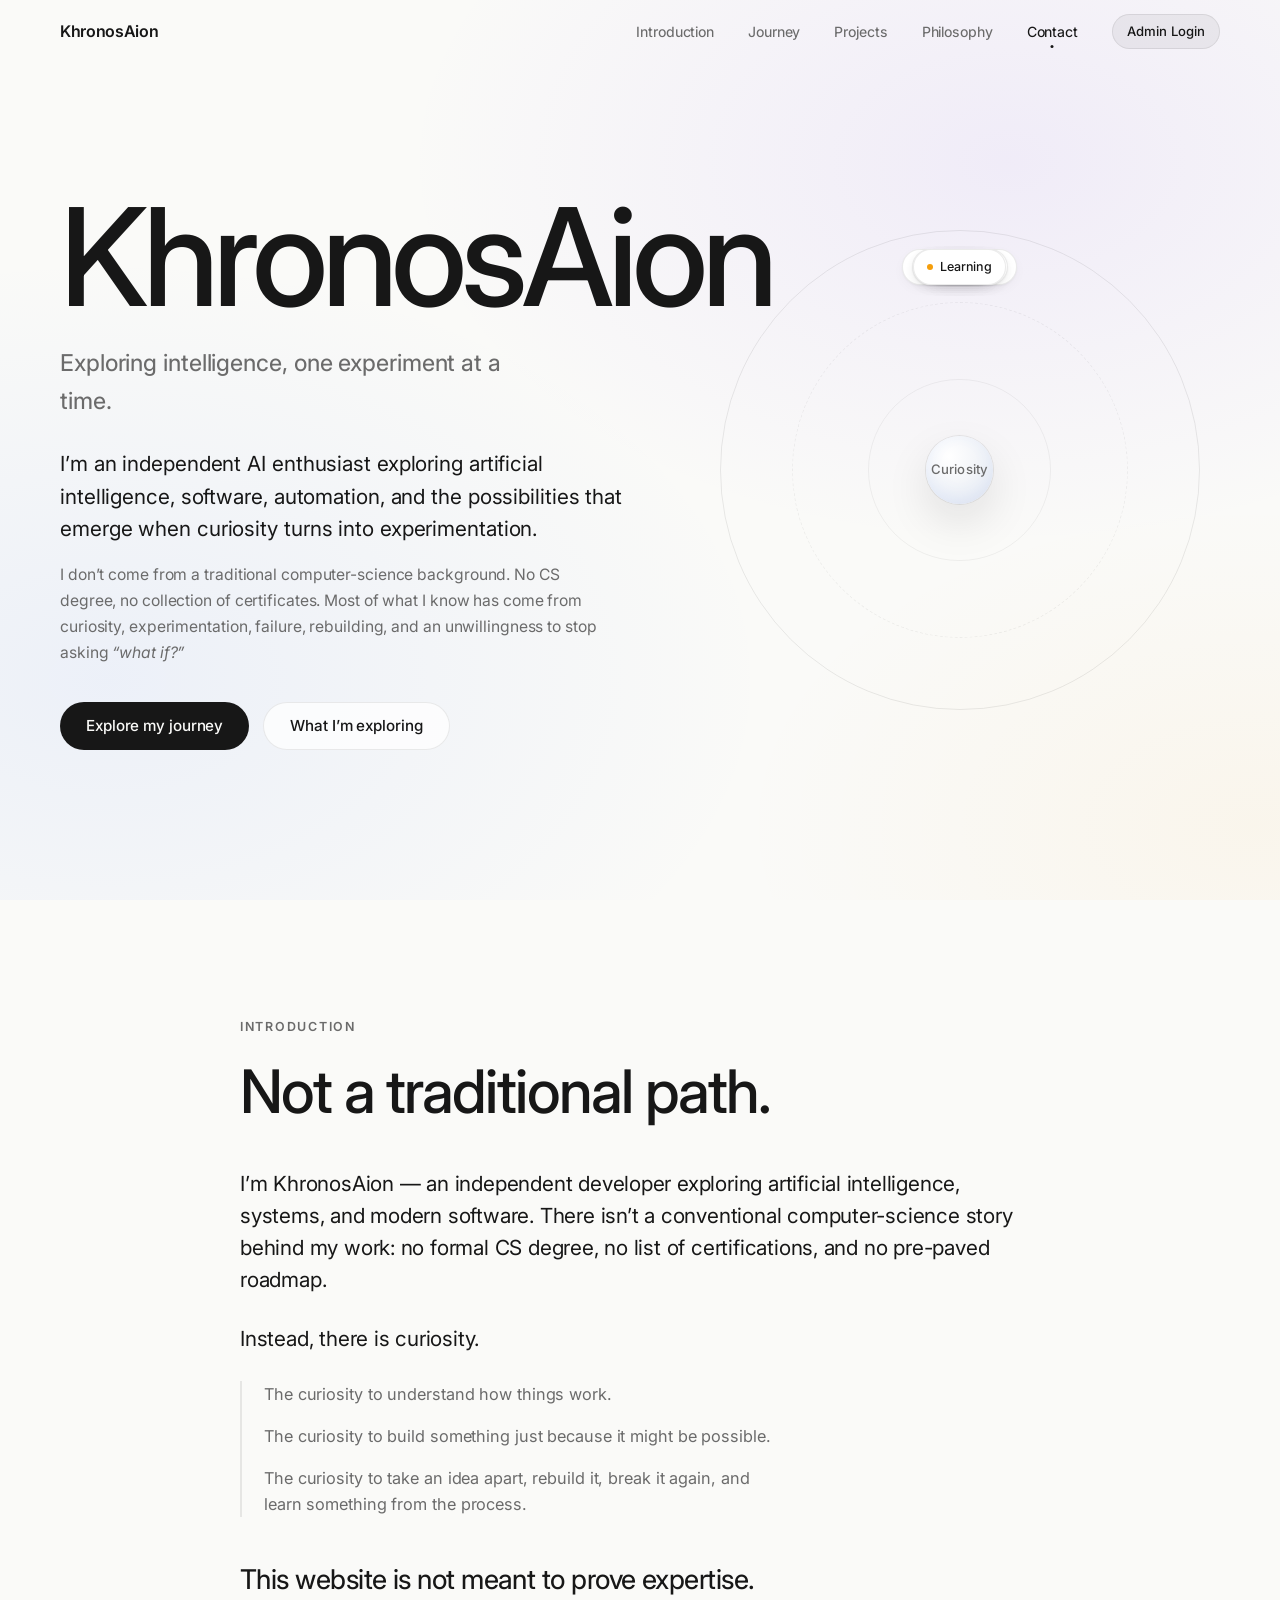
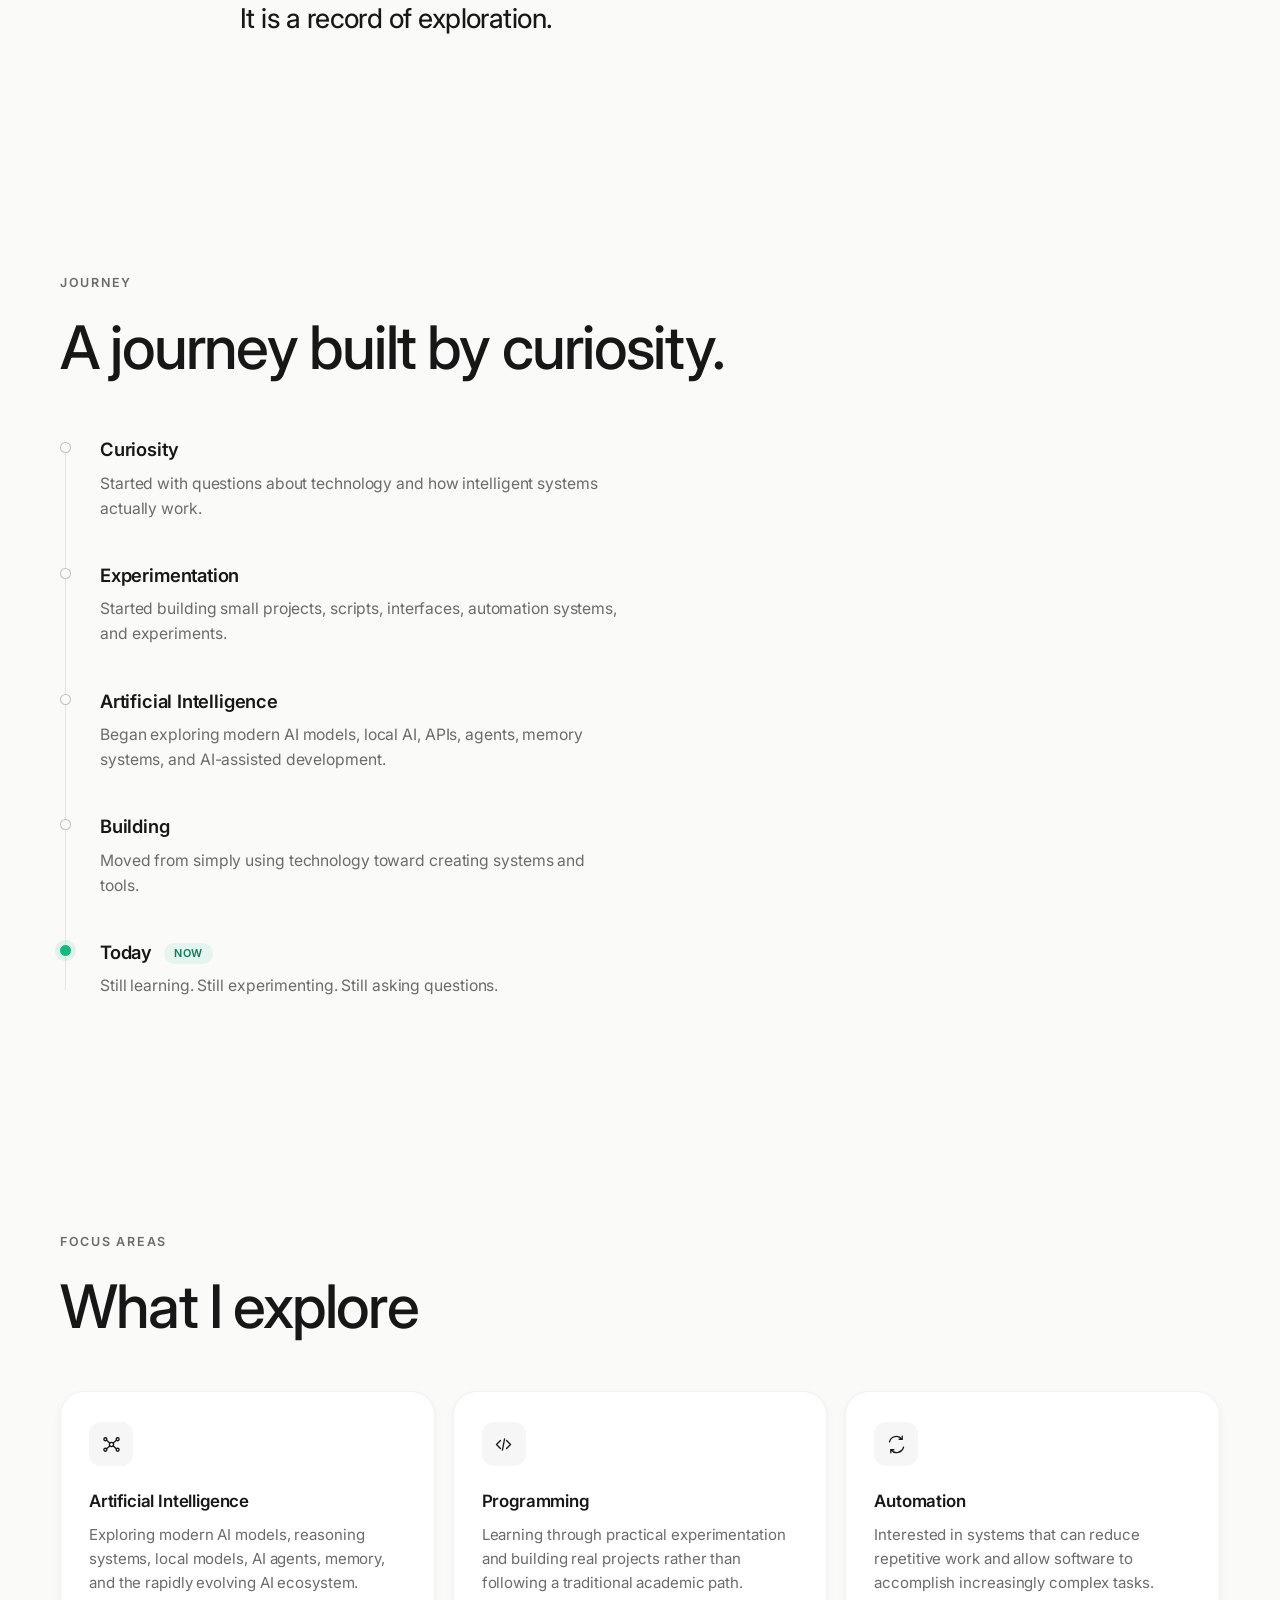
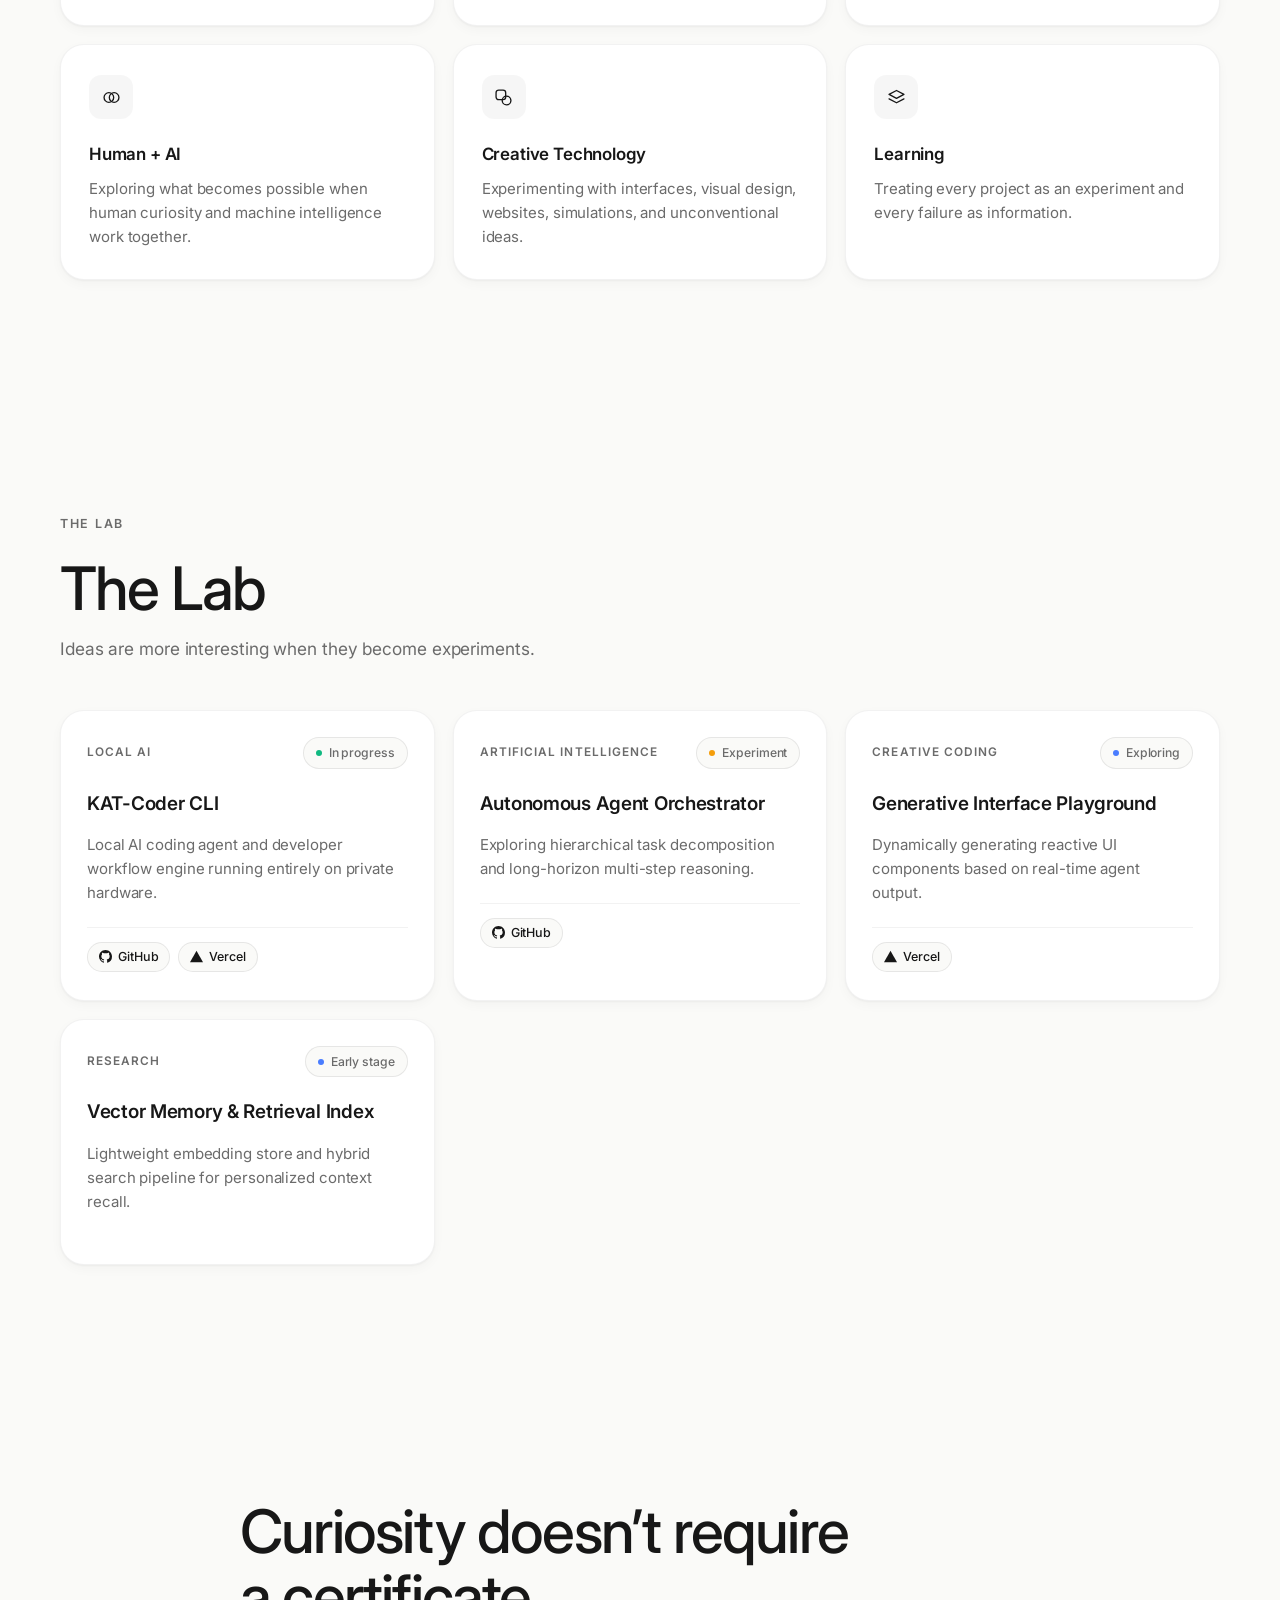
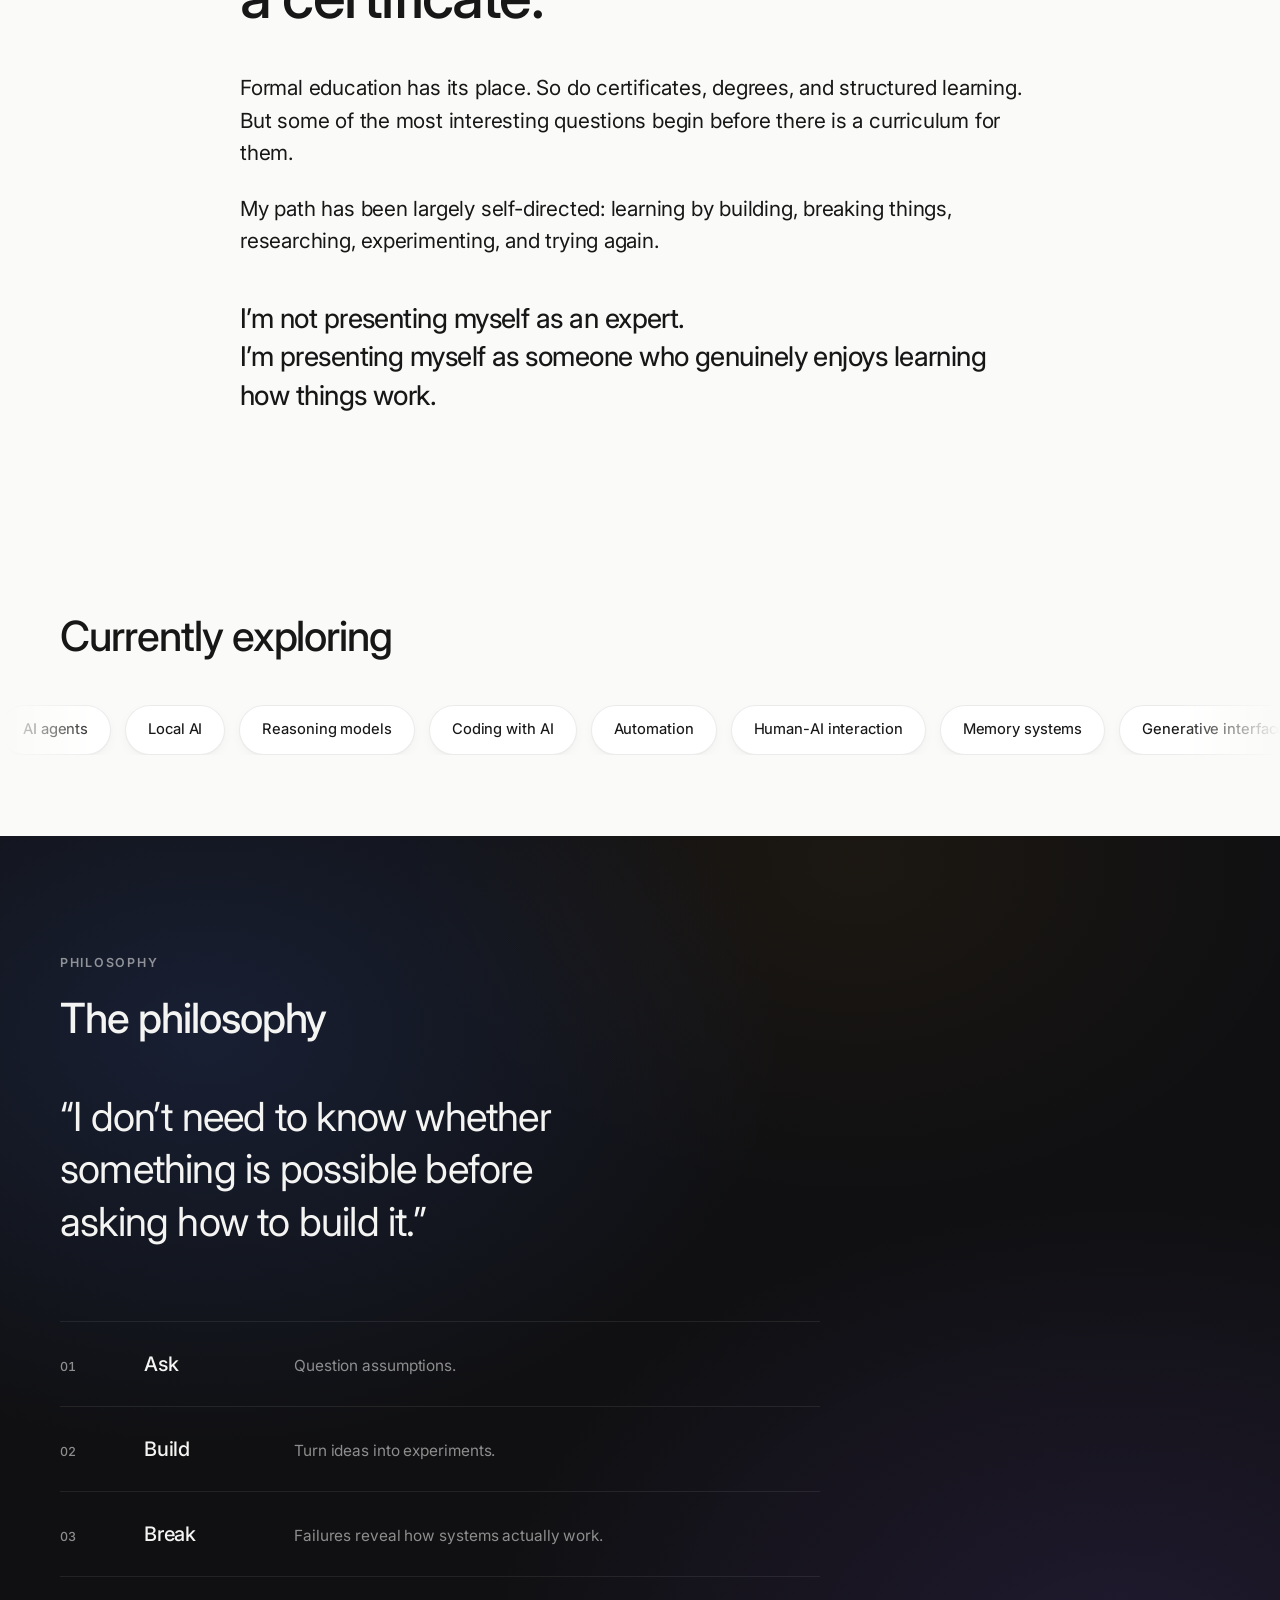
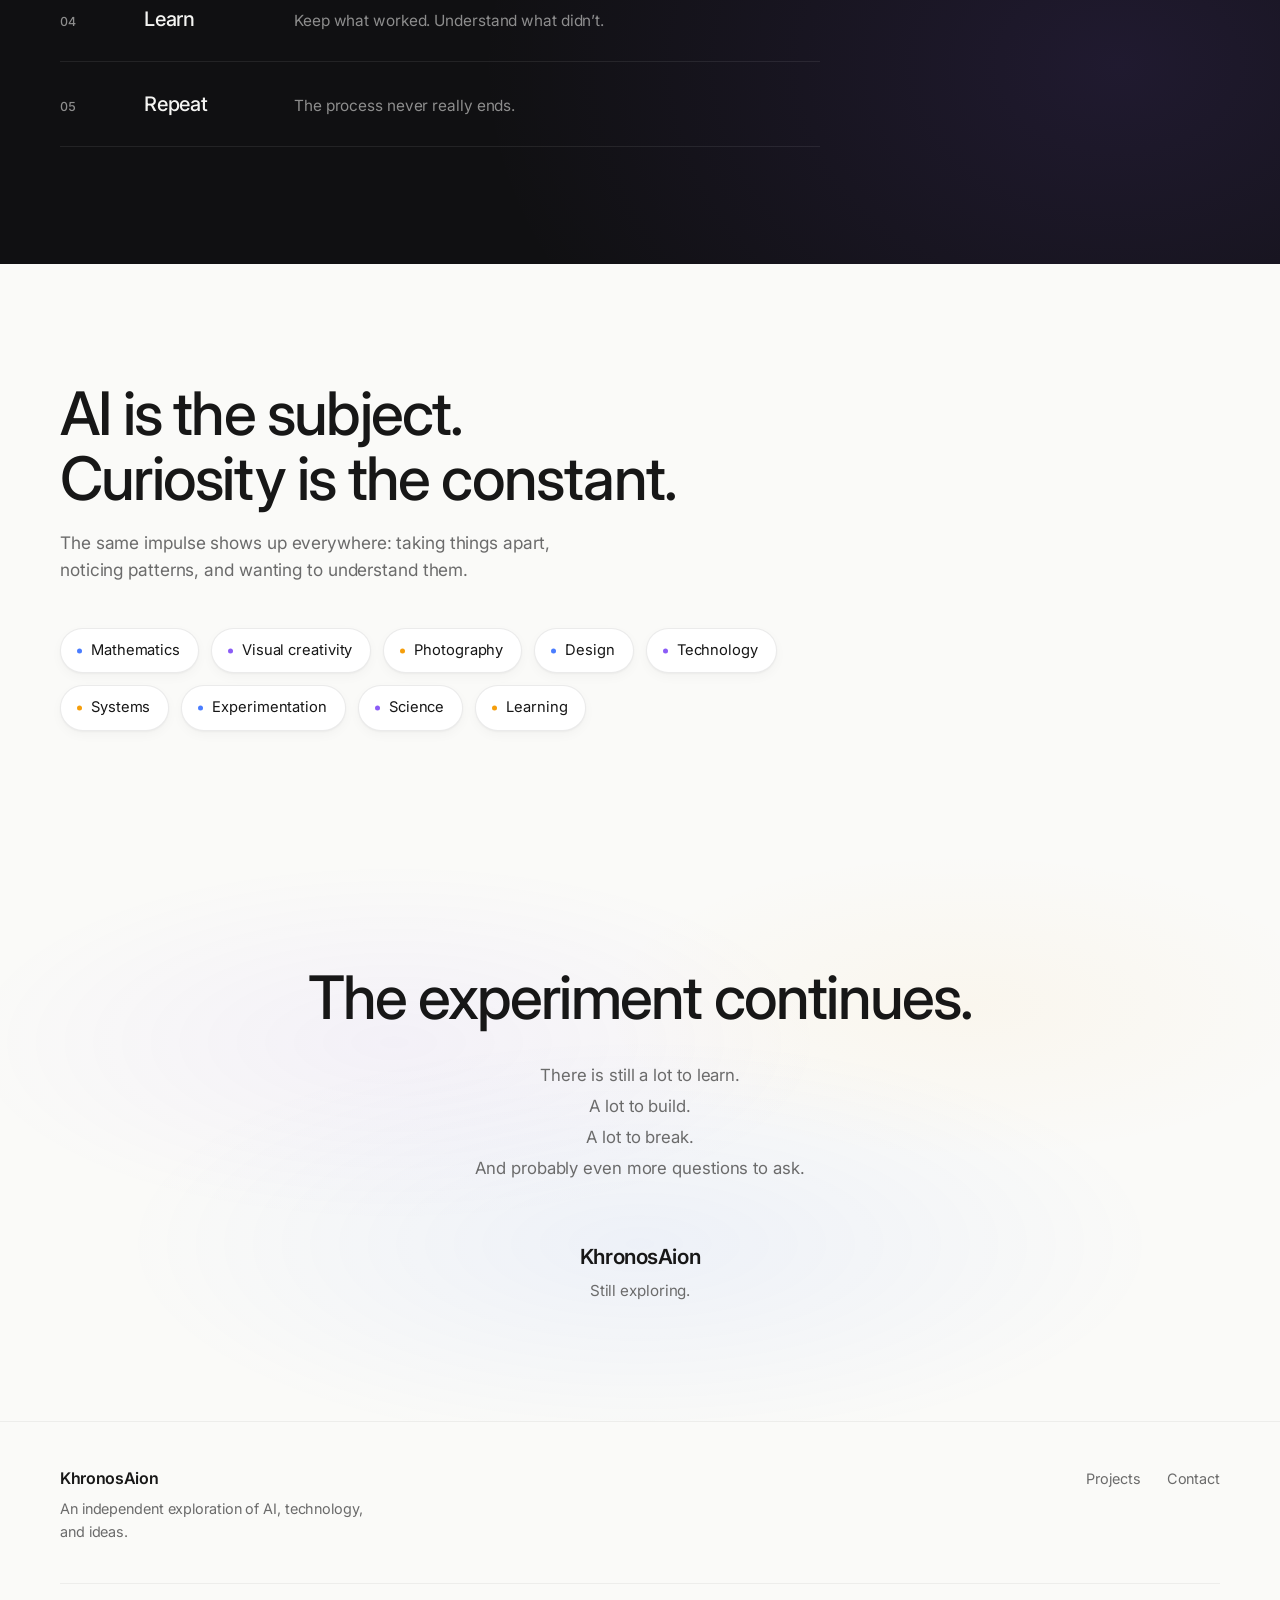
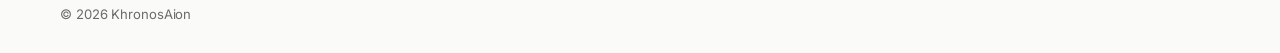
==== index.html @ 0e8bf880 "Initial commit for GitHub Pages" ====
<!DOCTYPE html>
<html lang="en">
<head>
    <meta charset="UTF-8">
    <meta name="viewport" content="width=device-width, initial-scale=1.0">
    <!-- ============================================================
         KHRONOSAION — PERSONAL INTRODUCTION SITE
         ------------------------------------------------------------
         EDITING GUIDE
         · All written copy lives directly in this file, organized
           by clearly labeled <section> blocks.
         · Experiment cards + footer links live in script.js (CONFIG).
         · Colors, spacing, typography live in style.css (:root).
         · Full instructions: README.md
         ============================================================ -->
    <title>KhronosAion — Exploring intelligence, one experiment at a time.</title>
    <meta name="description" content="KhronosAion is an independent exploration of artificial intelligence, software, and ideas. Self-directed learning, recorded honestly.">
    <meta name="theme-color" content="#FAFAF8">

    <!-- Open Graph -->
    <meta property="og:title" content="KhronosAion">
    <meta property="og:description" content="Exploring intelligence, one experiment at a time.">
    <meta property="og:type" content="website">

    <!-- Favicon (inline SVG, no extra request) -->
    <link rel="icon" href="data:image/svg+xml,%3Csvg xmlns='http://www.w3.org/2000/svg' viewBox='0 0 32 32'%3E%3Crect width='32' height='32' rx='8' fill='%23171717'/%3E%3Ccircle cx='16' cy='16' r='7' fill='none' stroke='%23FAFAF8' stroke-width='1.8'/%3E%3Ccircle cx='16' cy='16' r='2.2' fill='%23FAFAF8'/%3E%3C/svg%3E">

    <!-- Typography: Inter with system fallbacks -->
    <link rel="preconnect" href="https://fonts.googleapis.com">
    <link rel="preconnect" href="https://fonts.gstatic.com" crossorigin>
    <link href="https://fonts.googleapis.com/css2?family=Inter:wght@300;400;500;600&display=swap" rel="stylesheet">

    <!-- Google Identity Services -->
    <script src="https://accounts.google.com/gsi/client" async defer></script>

    <link rel="stylesheet" href="style.css">
</head>
<body>

    <a class="skip-link" href="#main">Skip to content</a>

    <!-- Cursor glow (desktop only, added behaviorally by script.js) -->
    <div class="cursor-glow" id="cursor-glow" aria-hidden="true"></div>

    <!-- ===================== NAVIGATION ===================== -->
    <header class="nav" id="site-nav">
        <nav class="nav-inner" aria-label="Main navigation">
            <a class="nav-brand" href="#hero">KhronosAion</a>

            <ul class="nav-links" id="nav-links">
                <li><a class="nav-link" href="#introduction">Introduction</a></li>
                <li><a class="nav-link" href="#journey">Journey</a></li>
                <li><a class="nav-link" href="#lab">Projects</a></li>
                <li><a class="nav-link" href="#philosophy">Philosophy</a></li>
                <li><a class="nav-link" href="#contact">Contact</a></li>
                <li><button class="admin-nav-btn" id="admin-auth-btn" aria-label="Admin Access">Admin Login</button></li>
            </ul>

            <button class="nav-toggle" id="nav-toggle" aria-expanded="false" aria-controls="mobile-menu" aria-label="Open menu">
                <span class="nav-toggle-bar"></span>
                <span class="nav-toggle-bar"></span>
            </button>
        </nav>
    </header>

    <!-- Mobile menu -->
    <div class="mobile-menu" id="mobile-menu" hidden>
        <nav aria-label="Mobile navigation">
            <ul>
                <li><a class="mobile-link" href="#introduction">Introduction</a></li>
                <li><a class="mobile-link" href="#journey">Journey</a></li>
                <li><a class="mobile-link" href="#lab">Projects</a></li>
                <li><a class="mobile-link" href="#philosophy">Philosophy</a></li>
                <li><a class="mobile-link" href="#contact">Contact</a></li>
                <li><button class="mobile-link admin-mobile-link" id="admin-auth-btn-mobile">Admin Login</button></li>
            </ul>
        </nav>
    </div>

    <!-- Admin Status Banner (only visible when logged in) -->
    <aside class="admin-bar" id="admin-bar" hidden>
        <div class="container admin-bar-inner">
            <div class="admin-bar-user">
                <span class="admin-badge">Admin Mode</span>
                <span class="admin-user-email" id="admin-email-display"></span>
            </div>
            <div class="admin-bar-actions">
                <button class="btn btn-sm btn-primary" id="add-project-btn">+ Add Project</button>
                <button class="btn btn-sm btn-secondary" id="admin-settings-btn">Admin Config</button>
                <button class="btn btn-sm btn-ghost" id="admin-logout-btn">Log Out</button>
            </div>
        </div>
    </aside>

    <main id="main">

        <!-- ===================== HERO ===================== -->
        <section class="hero" id="hero" aria-labelledby="hero-title">
            <div class="hero-glow" aria-hidden="true"></div>

            <div class="container hero-layout">
                <div class="hero-copy">
                    <h1 class="hero-title" id="hero-title">KhronosAion</h1>
                    <p class="hero-subtitle">Exploring intelligence, one experiment at a time.</p>

                    <p class="hero-lede">
                        I&rsquo;m an independent AI enthusiast exploring artificial intelligence,
                        software, automation, and the possibilities that emerge when curiosity
                        turns into experimentation.
                    </p>
                    <p class="hero-note">
                        I don&rsquo;t come from a traditional computer-science background. No CS degree,
                        no collection of certificates. Most of what I know has come from curiosity,
                        experimentation, failure, rebuilding, and an unwillingness to stop asking
                        <em>&ldquo;what if?&rdquo;</em>
                    </p>

                    <div class="hero-actions">
                        <a class="btn btn-primary" href="#journey">Explore my journey</a>
                        <a class="btn btn-secondary" href="#explore">What I&rsquo;m exploring</a>
                    </div>
                </div>

                <!-- Abstract "intelligence field": curiosity at the center,
                     slowly orbiting concepts. Pure CSS transforms. -->
                <div class="field-wrap" aria-hidden="true">
                    <div class="field">
                        <span class="field-ring field-ring-1"></span>
                        <span class="field-ring field-ring-2"></span>
                        <span class="field-ring field-ring-3"></span>

                        <div class="field-core">
                            <span class="field-core-orb"></span>
                            <span class="field-core-label">Curiosity</span>
                        </div>

                        <!-- Orbiting chips: rotation on the wrapper, counter-rotation
                             on the chip keeps every label upright. -->
                        <div class="orbit o1"><span class="chip chip-blue"><i></i>AI</span></div>
                        <div class="orbit o2"><span class="chip chip-violet"><i></i>Code</span></div>
                        <div class="orbit o3"><span class="chip chip-orange"><i></i>Ideas</span></div>
                        <div class="orbit o4"><span class="chip chip-green"><i></i>Experiments</span></div>
                        <div class="orbit o5"><span class="chip chip-blue"><i></i>Systems</span></div>
                        <div class="orbit o6"><span class="chip chip-violet"><i></i>Creativity</span></div>
                        <div class="orbit o7"><span class="chip chip-orange"><i></i>Learning</span></div>
                    </div>
                </div>
            </div>
        </section>

        <!-- ===================== INTRODUCTION ===================== -->
        <section class="section intro" id="introduction" aria-labelledby="intro-title">
            <div class="container narrow">
                <p class="eyebrow" data-reveal>Introduction</p>
                <h2 class="display" id="intro-title" data-reveal>Not a traditional path.</h2>

                <div class="intro-copy">
                    <p class="lede" data-reveal>
                        I&rsquo;m KhronosAion &mdash; an independent developer exploring artificial intelligence,
                        systems, and modern software. There isn&rsquo;t a conventional computer-science story behind
                        my work: no formal CS degree, no list of certifications, and no pre-paved roadmap.
                    </p>
                    <p class="lede" data-reveal>Instead, there is curiosity.</p>

                    <ul class="curiosity-list">
                        <li data-reveal>The curiosity to understand how things work.</li>
                        <li data-reveal>The curiosity to build something just because it might be possible.</li>
                        <li data-reveal>The curiosity to take an idea apart, rebuild it, break it again, and learn something from the process.</li>
                    </ul>

                    <p class="statement" data-reveal>
                        This website is not meant to prove expertise.<br>
                        It is a record of exploration.
                    </p>
                </div>
            </div>
        </section>

        <!-- ===================== JOURNEY ===================== -->
        <section class="section journey" id="journey" aria-labelledby="journey-title">
            <div class="container">
                <p class="eyebrow" data-reveal>Journey</p>
                <h2 class="display" id="journey-title" data-reveal>A journey built by curiosity.</h2>

                <ol class="timeline">
                    <li class="timeline-item" data-reveal>
                        <div class="timeline-marker"></div>
                        <h3>Curiosity</h3>
                        <p>Started with questions about technology and how intelligent systems actually work.</p>
                    </li>
                    <li class="timeline-item" data-reveal>
                        <div class="timeline-marker"></div>
                        <h3>Experimentation</h3>
                        <p>Started building small projects, scripts, interfaces, automation systems, and experiments.</p>
                    </li>
                    <li class="timeline-item" data-reveal>
                        <div class="timeline-marker"></div>
                        <h3>Artificial Intelligence</h3>
                        <p>Began exploring modern AI models, local AI, APIs, agents, memory systems, and AI-assisted development.</p>
                    </li>
                    <li class="timeline-item" data-reveal>
                        <div class="timeline-marker"></div>
                        <h3>Building</h3>
                        <p>Moved from simply using technology toward creating systems and tools.</p>
                    </li>
                    <li class="timeline-item is-current" data-reveal>
                        <div class="timeline-marker"></div>
                        <h3>Today</h3>
                        <p>Still learning. Still experimenting. Still asking questions.</p>
                    </li>
                </ol>
            </div>
        </section>

        <!-- ===================== WHAT I EXPLORE ===================== -->
        <section class="section explore" id="explore" aria-labelledby="explore-title">
            <div class="container">
                <p class="eyebrow" data-reveal>Focus areas</p>
                <h2 class="display" id="explore-title" data-reveal>What I explore</h2>

                <div class="card-grid">
                    <article class="card" data-reveal>
                        <span class="card-icon" aria-hidden="true">
                            <svg viewBox="0 0 24 24" fill="none" stroke="currentColor" stroke-width="1.5" stroke-linecap="round"><circle cx="12" cy="12" r="2.4"/><circle cx="5" cy="6" r="1.7"/><circle cx="19" cy="6" r="1.7"/><circle cx="5" cy="18" r="1.7"/><circle cx="19" cy="18" r="1.7"/><path d="M6.4 7.1 10 10.3M17.6 7.1 14 10.3M6.4 16.9 10 13.7M17.6 16.9 14 13.7"/></svg>
                        </span>
                        <h3>Artificial Intelligence</h3>
                        <p>Exploring modern AI models, reasoning systems, local models, AI agents, memory, and the rapidly evolving AI ecosystem.</p>
                    </article>

                    <article class="card" data-reveal>
                        <span class="card-icon" aria-hidden="true">
                            <svg viewBox="0 0 24 24" fill="none" stroke="currentColor" stroke-width="1.5" stroke-linecap="round" stroke-linejoin="round"><path d="M8.5 7.5 4 12l4.5 4.5M15.5 7.5 20 12l-4.5 4.5M13.2 5.5l-2.4 13"/></svg>
                        </span>
                        <h3>Programming</h3>
                        <p>Learning through practical experimentation and building real projects rather than following a traditional academic path.</p>
                    </article>

                    <article class="card" data-reveal>
                        <span class="card-icon" aria-hidden="true">
                            <svg viewBox="0 0 24 24" fill="none" stroke="currentColor" stroke-width="1.5" stroke-linecap="round" stroke-linejoin="round"><path d="M4 9a8 8 0 0 1 14.2-3M20 15a8 8 0 0 1-14.2 3"/><path d="M18.5 2.5V6H15M5.5 21.5V18H9"/></svg>
                        </span>
                        <h3>Automation</h3>
                        <p>Interested in systems that can reduce repetitive work and allow software to accomplish increasingly complex tasks.</p>
                    </article>

                    <article class="card" data-reveal>
                        <span class="card-icon" aria-hidden="true">
                            <svg viewBox="0 0 24 24" fill="none" stroke="currentColor" stroke-width="1.5"><circle cx="9" cy="12" r="5.5"/><circle cx="15" cy="12" r="5.5"/></svg>
                        </span>
                        <h3>Human + AI</h3>
                        <p>Exploring what becomes possible when human curiosity and machine intelligence work together.</p>
                    </article>

                    <article class="card" data-reveal>
                        <span class="card-icon" aria-hidden="true">
                            <svg viewBox="0 0 24 24" fill="none" stroke="currentColor" stroke-width="1.5"><rect x="3.5" y="3.5" width="11" height="11" rx="3"/><circle cx="15.5" cy="15.5" r="5"/></svg>
                        </span>
                        <h3>Creative Technology</h3>
                        <p>Experimenting with interfaces, visual design, websites, simulations, and unconventional ideas.</p>
                    </article>

                    <article class="card" data-reveal>
                        <span class="card-icon" aria-hidden="true">
                            <svg viewBox="0 0 24 24" fill="none" stroke="currentColor" stroke-width="1.5" stroke-linecap="round" stroke-linejoin="round"><path d="M12 4 3.5 8.5 12 13l8.5-4.5L12 4Z"/><path d="M3.5 13.5 12 18l8.5-4.5"/></svg>
                        </span>
                        <h3>Learning</h3>
                        <p>Treating every project as an experiment and every failure as information.</p>
                    </article>
                </div>
            </div>
        </section>

        <!-- ===================== THE LAB ===================== -->
        <!-- Cards are rendered by script.js from the `experiments` array
             in the CONFIG block, so entries are easy to replace later. -->
        <section class="section lab" id="lab" aria-labelledby="lab-title">
            <div class="container">
                <p class="eyebrow" data-reveal>The Lab</p>
                <h2 class="display" id="lab-title" data-reveal>The Lab</h2>
                <p class="section-subtitle" data-reveal>Ideas are more interesting when they become experiments.</p>

                <div class="lab-grid" id="lab-grid" data-reveal-grid>
                    <noscript>
                        <p class="noscript-note">Enable JavaScript to see current experiments, or view the page source to edit them.</p>
                    </noscript>
                </div>
            </div>
        </section>

        <!-- ===================== NO CERTIFICATE REQUIRED ===================== -->
        <section class="section cert" id="certificate" aria-labelledby="cert-title">
            <div class="container narrow">
                <h2 class="display" id="cert-title" data-reveal>Curiosity doesn&rsquo;t require a&nbsp;certificate.</h2>

                <div class="cert-copy">
                    <p class="lede" data-reveal>
                        Formal education has its place. So do certificates, degrees, and structured
                        learning. But some of the most interesting questions begin before there is
                        a curriculum for them.
                    </p>
                    <p class="lede" data-reveal>
                        My path has been largely self-directed: learning by building, breaking things,
                        researching, experimenting, and trying again.
                    </p>
                    <p class="statement" data-reveal>
                        I&rsquo;m not presenting myself as an expert.<br>
                        I&rsquo;m presenting myself as someone who genuinely enjoys learning how things work.
                    </p>
                </div>
            </div>
        </section>

        <!-- ===================== CURRENTLY EXPLORING ===================== -->
        <section class="section exploring" id="exploring" aria-labelledby="exploring-title">
            <div class="container">
                <h2 class="display-sm" id="exploring-title" data-reveal>Currently exploring</h2>
            </div>
            <div class="marquee" data-marquee>
                <div class="marquee-track">
                    <!-- First copy is announced to screen readers; the duplicate below is hidden. -->
                    <ul class="tag-row">
                        <li class="tag">AI agents</li>
                        <li class="tag">Local AI</li>
                        <li class="tag">Reasoning models</li>
                        <li class="tag">Coding with AI</li>
                        <li class="tag">Automation</li>
                        <li class="tag">Human-AI interaction</li>
                        <li class="tag">Memory systems</li>
                        <li class="tag">Generative interfaces</li>
                        <li class="tag">Open-source AI</li>
                        <li class="tag">Computational creativity</li>
                    </ul>
                    <ul class="tag-row" aria-hidden="true">
                        <li class="tag">AI agents</li>
                        <li class="tag">Local AI</li>
                        <li class="tag">Reasoning models</li>
                        <li class="tag">Coding with AI</li>
                        <li class="tag">Automation</li>
                        <li class="tag">Human-AI interaction</li>
                        <li class="tag">Memory systems</li>
                        <li class="tag">Generative interfaces</li>
                        <li class="tag">Open-source AI</li>
                        <li class="tag">Computational creativity</li>
                    </ul>
                </div>
            </div>
        </section>

        <!-- ===================== PHILOSOPHY ===================== -->
        <section class="section philosophy" id="philosophy" aria-labelledby="philosophy-title">
            <div class="philosophy-bg" aria-hidden="true"></div>
            <div class="container">
                <p class="eyebrow eyebrow-dark" data-reveal>Philosophy</p>
                <h2 class="display-sm" id="philosophy-title" data-reveal>The philosophy</h2>

                <blockquote class="philosophy-quote" data-reveal>
                    &ldquo;I don&rsquo;t need to know whether something is possible before asking
                    how to build it.&rdquo;
                </blockquote>

                <ol class="process">
                    <li class="process-step" data-reveal>
                        <span class="process-num">01</span>
                        <h3>Ask</h3>
                        <p>Question assumptions.</p>
                    </li>
                    <li class="process-step" data-reveal>
                        <span class="process-num">02</span>
                        <h3>Build</h3>
                        <p>Turn ideas into experiments.</p>
                    </li>
                    <li class="process-step" data-reveal>
                        <span class="process-num">03</span>
                        <h3>Break</h3>
                        <p>Failures reveal how systems actually work.</p>
                    </li>
                    <li class="process-step" data-reveal>
                        <span class="process-num">04</span>
                        <h3>Learn</h3>
                        <p>Keep what worked. Understand what didn&rsquo;t.</p>
                    </li>
                    <li class="process-step" data-reveal>
                        <span class="process-num">05</span>
                        <h3>Repeat</h3>
                        <p>The process never really ends.</p>
                    </li>
                </ol>
            </div>
        </section>

        <!-- ===================== BEYOND AI ===================== -->
        <section class="section beyond" id="beyond" aria-labelledby="beyond-title">
            <div class="container">
                <h2 class="display" id="beyond-title" data-reveal>AI is the subject.<br>Curiosity is the constant.</h2>
                <p class="section-subtitle" data-reveal>
                    The same impulse shows up everywhere: taking things apart, noticing patterns,
                    and wanting to understand them.
                </p>

                <ul class="interest-list" data-reveal>
                    <li>Mathematics</li>
                    <li>Visual creativity</li>
                    <li>Photography</li>
                    <li>Design</li>
                    <li>Technology</li>
                    <li>Systems</li>
                    <li>Experimentation</li>
                    <li>Science</li>
                    <li>Learning</li>
                </ul>
            </div>
        </section>

        <!-- ===================== FINAL CTA / CONTACT ===================== -->
        <section class="section cta" id="contact" aria-labelledby="cta-title">
            <div class="cta-glow" aria-hidden="true"></div>
            <div class="container narrow center">
                <h2 class="display" id="cta-title" data-reveal>The experiment continues.</h2>
                <p class="cta-lines" data-reveal>
                    There is still a lot to learn.<br>
                    A lot to build.<br>
                    A lot to break.<br>
                    And probably even more questions to ask.
                </p>
                <div class="cta-signature" data-reveal>
                    <span class="cta-name">KhronosAion</span>
                    <span class="cta-status">Still exploring.</span>
                </div>
            </div>
        </section>
    </main>

    <!-- ===================== FOOTER ===================== -->
    <footer class="footer">
        <div class="container footer-inner">
            <div class="footer-brand-block">
                <p class="footer-brand">KhronosAion</p>
                <p class="footer-tagline">An independent exploration of AI, technology, and ideas.</p>
            </div>

            <!-- Only real links belong here. GitHub is ready but commented out:
                 add your actual profile URL and uncomment the line.
                 <ul class="footer-links">
                     <li><a href="https://github.com/your-profile" rel="noopener">GitHub</a></li>
                 </ul>
            -->
            <ul class="footer-links">
                <li><a href="#lab">Projects</a></li>
                <li><a href="#contact">Contact</a></li>
            </ul>
        </div>
        <div class="container footer-bottom">
            <p>&copy; 2026 KhronosAion</p>
        </div>
    </footer>

    <!-- ===================== ADMIN & PROJECT MODALS ===================== -->
    
    <!-- Auth / Google Login Modal -->
    <div class="modal-backdrop" id="auth-modal" hidden>
        <div class="modal-card" role="dialog" aria-labelledby="auth-modal-title" aria-modal="true">
            <button class="modal-close" id="auth-modal-close" aria-label="Close modal">&times;</button>
            <div class="modal-header">
                <span class="eyebrow">Admin Access</span>
                <h3 id="auth-modal-title" class="modal-title">Admin Sign In</h3>
                <p class="modal-desc">Sign in with your authorized Google Account to manage projects and site links.</p>
            </div>
            <div class="modal-body">
                <!-- Google Sign-In button render container -->
                <div class="google-btn-wrapper" id="google-btn-container"></div>
                <div id="auth-error" class="modal-alert modal-alert-error" hidden></div>
                <div id="auth-notice" class="modal-notice">
                    <p>Only authorized Google email addresses can edit and add projects.</p>
                </div>
            </div>
        </div>
    </div>

    <!-- Project Editor Modal (Add / Edit) -->
    <div class="modal-backdrop" id="project-modal" hidden>
        <div class="modal-card modal-card-lg" role="dialog" aria-labelledby="project-modal-title" aria-modal="true">
            <button class="modal-close" id="project-modal-close" aria-label="Close modal">&times;</button>
            <div class="modal-header">
                <span class="eyebrow" id="project-modal-eyebrow">Project Management</span>
                <h3 id="project-modal-title" class="modal-title">Edit Project</h3>
            </div>
            <form id="project-form" class="modal-form">
                <input type="hidden" id="project-edit-index" value="-1">
                
                <div class="form-row">
                    <div class="form-group">
                        <label for="project-title" class="form-label">Project Name *</label>
                        <input type="text" id="project-title" class="form-input" placeholder="e.g. KAT-Coder CLI" required>
                    </div>
                    <div class="form-group">
                        <label for="project-category" class="form-label">Category</label>
                        <input type="text" id="project-category" class="form-input" placeholder="e.g. Artificial Intelligence, Local AI">
                    </div>
                </div>

                <div class="form-row">
                    <div class="form-group">
                        <label for="project-status" class="form-label">Status</label>
                        <select id="project-status" class="form-input form-select">
                            <option value="In progress">In progress</option>
                            <option value="Experiment">Experiment</option>
                            <option value="Exploring">Exploring</option>
                            <option value="Idea">Idea</option>
                            <option value="Early stage">Early stage</option>
                            <option value="Live">Live</option>
                            <option value="Paused">Paused</option>
                            <option value="Archived">Archived</option>
                        </select>
                    </div>
                    <div class="form-group">
                        <label for="project-accent" class="form-label">Accent Color (optional)</label>
                        <input type="text" id="project-accent" class="form-input" placeholder="#4a7dff, #8b5cf6, #10b981...">
                    </div>
                </div>

                <div class="form-group">
                    <label for="project-description" class="form-label">Description *</label>
                    <textarea id="project-description" class="form-input form-textarea" rows="3" placeholder="Short description of what this project does, tech stack, or lessons learned..." required></textarea>
                </div>

                <div class="form-section-title">
                    <span>Project Links (GitHub, Vercel, Live Demo, Docs, etc.)</span>
                </div>

                <div class="form-row">
                    <div class="form-group">
                        <label for="project-github" class="form-label">GitHub Repository URL</label>
                        <input type="url" id="project-github" class="form-input" placeholder="https://github.com/username/repo">
                    </div>
                    <div class="form-group">
                        <label for="project-vercel" class="form-label">Vercel / Live Deployment URL</label>
                        <input type="url" id="project-vercel" class="form-input" placeholder="https://your-project.vercel.app">
                    </div>
                </div>

                <div class="form-row">
                    <div class="form-group">
                        <label for="project-custom-title" class="form-label">Other Link Title (optional)</label>
                        <input type="text" id="project-custom-title" class="form-input" placeholder="e.g. HuggingFace, Docs, Paper">
                    </div>
                    <div class="form-group">
                        <label for="project-custom-url" class="form-label">Other Link URL</label>
                        <input type="url" id="project-custom-url" class="form-input" placeholder="https://...">
                    </div>
                </div>

                <div class="modal-actions">
                    <button type="button" class="btn btn-secondary" id="project-cancel-btn">Cancel</button>
                    <button type="button" class="btn btn-danger" id="project-delete-btn" hidden>Delete Project</button>
                    <button type="submit" class="btn btn-primary" id="project-save-btn">Save Project</button>
                </div>
            </form>
        </div>
    </div>

    <!-- Admin Settings Modal (Google Client ID & Allowed Emails config) -->
    <div class="modal-backdrop" id="admin-settings-modal" hidden>
        <div class="modal-card" role="dialog" aria-labelledby="admin-settings-title" aria-modal="true">
            <button class="modal-close" id="admin-settings-close" aria-label="Close modal">&times;</button>
            <div class="modal-header">
                <span class="eyebrow">Configuration</span>
                <h3 id="admin-settings-title" class="modal-title">Admin & Google Auth Settings</h3>
                <p class="modal-desc">Configure your Google OAuth Client ID and authorized administrator emails.</p>
            </div>
            <form id="admin-settings-form" class="modal-form">
                <div class="form-group">
                    <label for="cfg-google-client-id" class="form-label">Google OAuth Client ID</label>
                    <input type="text" id="cfg-google-client-id" class="form-input" placeholder="your-client-id.apps.googleusercontent.com">
                    <span class="form-help">Create this in Google Cloud Console &rarr; APIs &amp; Services &rarr; Credentials &rarr; OAuth 2.0 Client IDs.</span>
                </div>
                <div class="form-group">
                    <label for="cfg-allowed-emails" class="form-label">Authorized Admin Emails (comma separated)</label>
                    <input type="text" id="cfg-allowed-emails" class="form-input" placeholder="you@gmail.com, admin@example.com">
                    <span class="form-help">Only these Google accounts will be permitted to access admin features.</span>
                </div>
                <div class="modal-actions">
                    <button type="button" class="btn btn-secondary" id="admin-settings-cancel">Cancel</button>
                    <button type="submit" class="btn btn-primary">Save Configuration</button>
                </div>
            </form>
        </div>
    </div>

    <script src="script.js"></script>
</body>
</html>
---- style.css ----
/* ==========================================================================
   KHRONOSAION — DESIGN SYSTEM
   --------------------------------------------------------------------------
   Every color, radius, and timing used across the site lives in :root.
   Change values here to re-theme the whole site.
   ========================================================================== */

:root {
    /* Color */
    --background: #fafaf8;
    --foreground: #171717;
    --muted: #6b6b6b;
    --border: rgba(0, 0, 0, 0.08);
    --border-soft: rgba(0, 0, 0, 0.05);
    --surface: #ffffff;
    --surface-tint: rgba(255, 255, 255, 0.72);

    /* Strategic accents (used sparingly) */
    --blue: #4a7dff;
    --violet: #8b5cf6;
    --orange: #f59e0b;
    --green: #10b981;

    /* Dark sections */
    --dark-bg: #101012;
    --dark-fg: #f4f4f2;
    --dark-muted: rgba(244, 244, 242, 0.55);
    --dark-border: rgba(255, 255, 255, 0.08);

    /* Shape & depth */
    --radius: 24px;
    --radius-sm: 14px;
    --shadow-sm: 0 1px 2px rgba(20, 20, 20, 0.04), 0 4px 12px rgba(20, 20, 20, 0.03);
    --shadow-md: 0 2px 6px rgba(20, 20, 20, 0.05), 0 16px 40px rgba(20, 20, 20, 0.07);

    /* Motion */
    --ease-out: cubic-bezier(0.22, 1, 0.36, 1);
    --transition: 500ms var(--ease-out);

    /* Layout */
    --container-max: 1160px;
    --nav-height: 64px;

    /* Type scale (fluid, mobile-first) */
    --fs-display: clamp(3rem, 11vw, 8.5rem);      /* hero */
    --fs-h2: clamp(2rem, 5.4vw, 3.75rem);          /* section display */
    --fs-h2-sm: clamp(1.65rem, 4vw, 2.6rem);       /* quieter sections */
    --fs-lede: clamp(1.05rem, 1.9vw, 1.3rem);
}

/* --------------------------------------------------------------------------
   Base
   -------------------------------------------------------------------------- */

*,
*::before,
*::after {
    box-sizing: border-box;
    margin: 0;
    padding: 0;
}

html {
    scroll-behavior: smooth;
    scroll-padding-top: calc(var(--nav-height) + 12px);
}

body {
    font-family: "Inter", -apple-system, BlinkMacSystemFont, "Segoe UI", Roboto,
        "Helvetica Neue", Arial, sans-serif;
    background: var(--background);
    color: var(--foreground);
    line-height: 1.6;
    font-size: 1rem;
    letter-spacing: -0.006em;
    -webkit-font-smoothing: antialiased;
    text-rendering: optimizeLegibility;
    overflow-x: hidden;
}

img,
svg {
    display: block;
    max-width: 100%;
}

ul,
ol {
    list-style: none;
}

a {
    color: inherit;
    text-decoration: none;
}

button {
    font: inherit;
    color: inherit;
    background: none;
    border: 0;
    cursor: pointer;
}

::selection {
    background: rgba(74, 125, 255, 0.18);
}

/* Visible focus for keyboard users only */
:focus-visible {
    outline: 2px solid var(--blue);
    outline-offset: 3px;
    border-radius: 4px;
}

.skip-link {
    position: fixed;
    top: -100%;
    left: 16px;
    z-index: 300;
    padding: 10px 18px;
    background: var(--foreground);
    color: var(--background);
    border-radius: 999px;
    font-size: 0.85rem;
    transition: top 200ms ease;
}

.skip-link:focus {
    top: 12px;
}

.container {
    width: min(100% - 48px, var(--container-max));
    margin-inline: auto;
}

.container.narrow {
    width: min(100% - 48px, 800px);
}

.section {
    padding-block: clamp(88px, 13vh, 150px);
}

/* --------------------------------------------------------------------------
   Typography
   -------------------------------------------------------------------------- */

.hero-title {
    font-size: var(--fs-display);
    font-weight: 500;
    line-height: 0.98;
    letter-spacing: -0.045em;
}

.display {
    font-size: var(--fs-h2);
    font-weight: 500;
    line-height: 1.08;
    letter-spacing: -0.03em;
}

.display-sm {
    font-size: var(--fs-h2-sm);
    font-weight: 500;
    line-height: 1.15;
    letter-spacing: -0.025em;
}

h3 {
    font-size: 1.06rem;
    font-weight: 600;
    letter-spacing: -0.01em;
}

.eyebrow {
    font-size: 0.78rem;
    font-weight: 600;
    text-transform: uppercase;
    letter-spacing: 0.14em;
    color: var(--muted);
    margin-bottom: 22px;
}

.lede {
    font-size: var(--fs-lede);
    line-height: 1.55;
    letter-spacing: -0.01em;
}

.statement {
    font-size: clamp(1.25rem, 2.6vw, 1.7rem);
    font-weight: 450;
    line-height: 1.42;
    letter-spacing: -0.02em;
}

.muted-text {
    color: var(--muted);
}

/* --------------------------------------------------------------------------
   Buttons
   -------------------------------------------------------------------------- */

.btn {
    display: inline-flex;
    align-items: center;
    justify-content: center;
    gap: 8px;
    min-height: 48px;               /* comfortable touch target */
    padding: 0 26px;
    border-radius: 999px;
    font-size: 0.95rem;
    font-weight: 500;
    white-space: nowrap;
    transition:
        background-color var(--transition),
        color var(--transition),
        border-color var(--transition),
        box-shadow var(--transition),
        transform var(--transition);
}

.btn-primary {
    background: var(--foreground);
    color: var(--background);
}

.btn-primary:hover {
    transform: translateY(-2px);
    box-shadow: 0 10px 28px rgba(23, 23, 23, 0.18);
}

.btn-secondary {
    background: transparent;
    color: var(--foreground);
    border: 1px solid var(--border);
    background-color: var(--surface-tint);
}

.btn-secondary:hover {
    border-color: rgba(0, 0, 0, 0.2);
    transform: translateY(-2px);
    box-shadow: var(--shadow-sm);
}

.btn:active {
    transform: translateY(0);
}

/* --------------------------------------------------------------------------
   Navigation
   -------------------------------------------------------------------------- */

.nav {
    position: fixed;
    inset-inline: 0;
    top: 0;
    z-index: 100;
    height: var(--nav-height);
    background: transparent;
    border-bottom: 1px solid transparent;
    transition:
        background-color 400ms ease,
        border-color 400ms ease,
        backdrop-filter 400ms ease;
}

.nav.is-scrolled {
    background: var(--surface-tint);
    -webkit-backdrop-filter: blur(14px);
    backdrop-filter: blur(14px);
    border-bottom-color: var(--border-soft);
}

.nav-inner {
    width: min(100% - 48px, var(--container-max));
    margin-inline: auto;
    height: 100%;
    display: flex;
    align-items: center;
    justify-content: space-between;
    gap: 24px;
}

.nav-brand {
    font-weight: 600;
    letter-spacing: -0.02em;
    font-size: 1rem;
}

.nav-links {
    display: none;
    align-items: center;
    gap: 34px;
}

.nav-link {
    position: relative;
    font-size: 0.88rem;
    font-weight: 450;
    color: var(--muted);
    transition: color 250ms ease;
    padding-block: 6px;
}

.nav-link:hover {
    color: var(--foreground);
}

/* Quiet active-section indicator: a small dot, not an underline */
.nav-link.is-active {
    color: var(--foreground);
}

.nav-link.is-active::after {
    content: "";
    position: absolute;
    left: 50%;
    bottom: -2px;
    width: 3px;
    height: 3px;
    border-radius: 50%;
    background: var(--foreground);
    transform: translateX(-50%);
}

/* Mobile menu button */
.nav-toggle {
    display: inline-flex;
    flex-direction: column;
    justify-content: center;
    gap: 6px;
    width: 44px;
    height: 44px;
    align-items: center;
    border-radius: 999px;
    transition: background-color 250ms ease;
}

.nav-toggle:hover {
    background: rgba(0, 0, 0, 0.04);
}

.nav-toggle-bar {
    display: block;
    width: 20px;
    height: 1.5px;
    background: var(--foreground);
    border-radius: 2px;
    transition: transform 350ms var(--ease-out);
}

.nav-toggle[aria-expanded="true"] .nav-toggle-bar:first-child {
    transform: translateY(3.75px) rotate(45deg);
}

.nav-toggle[aria-expanded="true"] .nav-toggle-bar:last-child {
    transform: translateY(-3.75px) rotate(-45deg);
}

.mobile-menu {
    position: fixed;
    top: var(--nav-height);
    inset-inline: 0;
    z-index: 90;
    background: var(--surface-tint);
    -webkit-backdrop-filter: blur(18px);
    backdrop-filter: blur(18px);
    border-bottom: 1px solid var(--border-soft);
    padding: 12px 24px 24px;
}

.mobile-menu nav ul {
    display: grid;
    gap: 4px;
}

.mobile-link {
    display: block;
    padding: 14px 12px;
    border-radius: 12px;
    font-size: 1.05rem;
    font-weight: 450;
    transition: background-color 200ms ease;
}

.mobile-link:hover {
    background: rgba(0, 0, 0, 0.04);
}

@media (min-width: 860px) {
    .nav-links {
        display: flex;
    }

    .nav-toggle,
    .mobile-menu {
        display: none;
    }
}

/* --------------------------------------------------------------------------
   Hero
   -------------------------------------------------------------------------- */

.hero {
    position: relative;
    min-height: 100svh;
    display: flex;
    align-items: center;
    padding-top: calc(var(--nav-height) + 40px);
    padding-bottom: 64px;
    overflow: hidden;
}

/* Soft animated gradient wash — barely perceptible, very slow */
.hero-glow {
    position: absolute;
    inset: -30%;
    pointer-events: none;
    background:
        radial-gradient(42% 38% at 68% 30%, rgba(139, 92, 246, 0.09), transparent 70%),
        radial-gradient(46% 42% at 24% 66%, rgba(74, 125, 255, 0.08), transparent 70%),
        radial-gradient(36% 32% at 80% 76%, rgba(245, 158, 11, 0.05), transparent 70%);
    animation: drift 36s ease-in-out infinite alternate;
}

@keyframes drift {
    from { transform: translate3d(-1.5%, -1%, 0) rotate(0.001deg); }
    to   { transform: translate3d(1.5%, 1.5%, 0) rotate(1.2deg); }
}

.hero-layout {
    position: relative;
    display: grid;
    gap: 56px;
    align-items: center;
}

@media (min-width: 1024px) {
    .hero-layout {
        grid-template-columns: minmax(0, 1.15fr) minmax(0, 1fr);
        gap: 40px;
    }
}

.hero-subtitle {
    margin-top: 22px;
    font-size: clamp(1.1rem, 2.4vw, 1.45rem);
    font-weight: 450;
    color: var(--muted);
    max-width: 30ch;
}

.hero-lede {
    margin-top: 28px;
    max-width: 54ch;
    color: var(--foreground);
    font-size: var(--fs-lede);
    line-height: 1.58;
}

.hero-note {
    margin-top: 16px;
    max-width: 54ch;
    color: var(--muted);
    font-size: 0.98rem;
    line-height: 1.65;
}

.hero-note em {
    font-style: italic;
}

.hero-actions {
    margin-top: 36px;
    display: flex;
    flex-wrap: wrap;
    gap: 14px;
}

/* --- Intelligence field --------------------------------------------------- */

.field-wrap {
    display: none;
    justify-content: center;
}

@media (min-width: 1024px) {
    .field-wrap {
        display: flex;
    }
}

.field {
    position: relative;
    width: min(480px, 42vw);
    aspect-ratio: 1;
}

.field-ring {
    position: absolute;
    inset: 0;
    border-radius: 50%;
    border: 1px solid var(--border);
}

.field-ring-2 {
    inset: 15%;
    border-style: dashed;
    opacity: 0.7;
}

.field-ring-3 {
    inset: 31%;
    border-color: var(--border-soft);
}

.field-core {
    position: absolute;
    inset: 41%;
    display: grid;
    place-items: center;
}

.field-core-orb {
    grid-area: 1 / 1;
    width: 78%;
    aspect-ratio: 1;
    border-radius: 50%;
    background: radial-gradient(circle at 34% 30%, #ffffff, #eef1f6 62%, #e2e6ee);
    box-shadow:
        0 0 0 1px var(--border),
        0 18px 44px rgba(23, 23, 23, 0.1),
        inset 0 -6px 18px rgba(74, 125, 255, 0.07);
    animation: breathe 7s ease-in-out infinite;
}

@keyframes breathe {
    0%, 100% { transform: scale(1); }
    50%      { transform: scale(1.045); }
}

.field-core-label {
    grid-area: 1 / 1;
    position: relative;
    font-size: 0.82rem;
    font-weight: 500;
    letter-spacing: 0.01em;
    color: var(--muted);
}

/* Orbit wrappers spin slowly; chips counter-spin so labels stay upright.
   Only transforms animate → fully GPU-composited. */
.orbit {
    position: absolute;
    inset: 0;
    display: grid;
    place-items: start center;
    animation: orbit-spin var(--orbit-duration, 90s) linear infinite;
    animation-delay: var(--orbit-delay, 0s);
}

.orbit .chip {
    animation: orbit-counter var(--orbit-duration, 90s) linear infinite;
    animation-delay: var(--orbit-delay, 0s);
}

@keyframes orbit-spin {
    to { transform: rotate(360deg); }
}

@keyframes orbit-counter {
    to { transform: rotate(-360deg); }
}

.o1 { --orbit-duration: 84s; }
.o2 { --orbit-duration: 104s; --orbit-delay: -18s; }
.o3 { --orbit-duration: 96s;  --orbit-delay: -47s; }
.o4 { --orbit-duration: 122s; --orbit-delay: -9s; }
.o5 { --orbit-duration: 112s; --orbit-delay: -71s; }
.o6 { --orbit-duration: 134s; --orbit-delay: -33s; }
.o7 { --orbit-duration: 93s;  --orbit-delay: -58s; }

.chip {
    display: inline-flex;
    align-items: center;
    gap: 7px;
    margin-top: 4%;
    padding: 7px 13px;
    border-radius: 999px;
    background: var(--surface);
    border: 1px solid var(--border);
    box-shadow: var(--shadow-sm);
    font-size: 0.78rem;
    font-weight: 500;
    color: var(--foreground);
    white-space: nowrap;
}

.chip i {
    width: 6px;
    height: 6px;
    border-radius: 50%;
}

.chip-blue i    { background: var(--blue); }
.chip-violet i  { background: var(--violet); }
.chip-orange i  { background: var(--orange); }
.chip-green i   { background: var(--green); }

/* --------------------------------------------------------------------------
   Introduction ("Not a traditional path")
   -------------------------------------------------------------------------- */

.intro-copy {
    margin-top: 44px;
    display: grid;
    gap: 26px;
}

.curiosity-list {
    display: grid;
    gap: 16px;
    padding-left: 22px;
    border-left: 2px solid var(--border);
}

.curiosity-list li {
    color: var(--muted);
    font-size: 1.02rem;
    line-height: 1.6;
    max-width: 52ch;
}

.intro .statement,
.cert .statement {
    margin-top: 18px;
}

/* --------------------------------------------------------------------------
   Journey timeline
   -------------------------------------------------------------------------- */

.journey .display {
    margin-bottom: 56px;
}

.timeline {
    position: relative;
    display: grid;
    gap: 40px;
    max-width: 720px;
}

.timeline::before {
    content: "";
    position: absolute;
    left: 5px;
    top: 8px;
    bottom: 8px;
    width: 1px;
    background: var(--border);
}

.timeline-item {
    position: relative;
    padding-left: 40px;
}

.timeline-marker {
    position: absolute;
    left: 0;
    top: 7px;
    width: 11px;
    height: 11px;
    border-radius: 50%;
    background: var(--background);
    border: 1.5px solid rgba(0, 0, 0, 0.22);
}

.timeline-item h3 {
    font-size: 1.15rem;
    margin-bottom: 6px;
}

.timeline-item p {
    color: var(--muted);
    max-width: 52ch;
    font-size: 0.98rem;
}

.timeline-item.is-current .timeline-marker {
    background: var(--green);
    border-color: var(--green);
    box-shadow: 0 0 0 5px rgba(16, 185, 129, 0.12);
}

.timeline-item.is-current h3::after {
    content: "Now";
    display: inline-block;
    vertical-align: 2px;
    margin-left: 12px;
    padding: 2px 10px;
    border-radius: 999px;
    background: rgba(16, 185, 129, 0.09);
    color: #0b7c5c;
    font-size: 0.68rem;
    font-weight: 600;
    letter-spacing: 0.06em;
    text-transform: uppercase;
}

/* --------------------------------------------------------------------------
   Cards — "What I explore"
   -------------------------------------------------------------------------- */

.explore .display {
    margin-bottom: 52px;
}

.card-grid {
    display: grid;
    gap: 18px;
    grid-template-columns: repeat(auto-fill, minmax(min(300px, 100%), 1fr));
}

.card {
    background: var(--surface);
    border: 1px solid var(--border-soft);
    border-radius: var(--radius);
    padding: 30px 28px;
    box-shadow: var(--shadow-sm);
    transition:
        transform 500ms var(--ease-out),
        box-shadow 500ms var(--ease-out),
        border-color 500ms var(--ease-out),
        background-color 500ms var(--ease-out);
}

.card:hover {
    transform: translateY(-4px);
    box-shadow: var(--shadow-md);
    border-color: var(--border);
    background: linear-gradient(180deg, #ffffff, #fcfcfb);
}

.card-icon {
    display: inline-grid;
    place-items: center;
    width: 44px;
    height: 44px;
    margin-bottom: 22px;
    border-radius: 12px;
    background: rgba(0, 0, 0, 0.035);
    color: var(--foreground);
    transition: transform 550ms var(--ease-out), background-color 550ms var(--ease-out);
}

.card-icon svg {
    width: 21px;
    height: 21px;
}

.card:hover .card-icon {
    transform: translateX(4px);
    background: rgba(0, 0, 0, 0.055);
}

.card h3 {
    margin-bottom: 8px;
}

.card p {
    color: var(--muted);
    font-size: 0.94rem;
    line-height: 1.6;
}

/* --------------------------------------------------------------------------
   The Lab
   -------------------------------------------------------------------------- */

.lab .display {
    margin-bottom: 14px;
}

.section-subtitle {
    color: var(--muted);
    font-size: 1.08rem;
    margin-bottom: 48px;
    max-width: 46ch;
}

.lab-grid {
    display: grid;
    gap: 18px;
    grid-template-columns: repeat(auto-fill, minmax(min(320px, 100%), 1fr));
}

.lab-card {
    position: relative;
    overflow: hidden;
    background: var(--surface);
    border: 1px solid var(--border-soft);
    border-radius: var(--radius);
    padding: 26px 26px 28px;
    box-shadow: var(--shadow-sm);
    transition:
        transform 500ms var(--ease-out),
        box-shadow 500ms var(--ease-out),
        border-color 500ms var(--ease-out);
}

.lab-card::before {
    content: "";
    position: absolute;
    inset: 0 0 auto;
    height: 3px;
    background: linear-gradient(90deg, var(--lab-accent, var(--blue)), transparent 85%);
    opacity: 0;
    transition: opacity 500ms ease;
}

.lab-card:hover {
    transform: translateY(-4px);
    box-shadow: var(--shadow-md);
    border-color: var(--border);
}

.lab-card:hover::before {
    opacity: 0.85;
}

.lab-meta {
    display: flex;
    align-items: center;
    justify-content: space-between;
    gap: 12px;
    margin-bottom: 20px;
}

.lab-category {
    font-size: 0.74rem;
    font-weight: 600;
    letter-spacing: 0.09em;
    text-transform: uppercase;
    color: var(--muted);
}

.lab-status {
    display: inline-flex;
    align-items: center;
    gap: 7px;
    padding: 5px 12px;
    border-radius: 999px;
    border: 1px solid var(--border);
    font-size: 0.76rem;
    font-weight: 500;
    color: var(--muted);
    background: var(--background);
}

.lab-status-dot {
    width: 6px;
    height: 6px;
    border-radius: 50%;
    background: var(--status-color, var(--muted));
    flex-shrink: 0;
}

.lab-title {
    font-size: 1.18rem;
    font-weight: 600;
    letter-spacing: -0.015em;
    margin-bottom: 8px;
}

.lab-description {
    color: var(--muted);
    font-size: 0.94rem;
    line-height: 1.6;
    margin-bottom: 22px;
}

.lab-explore {
    display: inline-flex;
    align-items: center;
    gap: 7px;
    font-size: 0.87rem;
    font-weight: 500;
    color: var(--foreground);
}

.lab-explore svg {
    width: 14px;
    height: 14px;
    transition: transform 400ms var(--ease-out);
}

.lab-card:hover .lab-explore svg {
    transform: translateX(4px);
}

.noscript-note {
    grid-column: 1 / -1;
    color: var(--muted);
    font-size: 0.95rem;
}

/* --------------------------------------------------------------------------
   No certificate required
   -------------------------------------------------------------------------- */

.cert .display {
    margin-bottom: 44px;
    max-width: 18ch;
}

.cert-copy {
    display: grid;
    gap: 24px;
}

/* --------------------------------------------------------------------------
   Currently exploring — marquee
   -------------------------------------------------------------------------- */

.exploring {
    padding-block: clamp(64px, 9vh, 110px);
}

.exploring .display-sm {
    margin-bottom: 44px;
}

.marquee {
    position: relative;
    overflow: hidden;
    -webkit-mask-image: linear-gradient(90deg, transparent, #000 8%, #000 92%, transparent);
    mask-image: linear-gradient(90deg, transparent, #000 8%, #000 92%, transparent);
}

.marquee-track {
    display: flex;
    width: max-content;
}

.tag-row {
    display: flex;
    align-items: center;
    gap: 14px;
    padding-right: 14px;
    animation: marquee-slide var(--marquee-duration, 46s) linear infinite;
}

.marquee.is-paused .tag-row {
    animation-play-state: paused;
}

@keyframes marquee-slide {
    to { transform: translate3d(-100%, 0, 0); }
}

.tag {
    display: inline-block;
    padding: 12px 22px;
    border-radius: 999px;
    border: 1px solid var(--border);
    background: var(--surface);
    font-size: 0.92rem;
    font-weight: 450;
    white-space: nowrap;
    box-shadow: var(--shadow-sm);
}

/* --------------------------------------------------------------------------
   Philosophy (dark)
   -------------------------------------------------------------------------- */

.philosophy {
    position: relative;
    background: var(--dark-bg);
    color: var(--dark-fg);
    overflow: hidden;
}

.philosophy-bg {
    position: absolute;
    inset: -35%;
    pointer-events: none;
    background:
        radial-gradient(38% 34% at 30% 32%, rgba(74, 125, 255, 0.14), transparent 70%),
        radial-gradient(42% 38% at 72% 68%, rgba(139, 92, 246, 0.13), transparent 70%),
        radial-gradient(30% 28% at 60% 22%, rgba(245, 158, 11, 0.05), transparent 70%);
    animation: drift 42s ease-in-out infinite alternate-reverse;
}

.philosophy .container {
    position: relative;
}

.eyebrow-dark {
    color: var(--dark-muted);
}

.philosophy .display-sm {
    margin-bottom: 48px;
}

.philosophy-quote {
    font-size: clamp(1.5rem, 3.6vw, 2.5rem);
    font-weight: 400;
    line-height: 1.32;
    letter-spacing: -0.02em;
    max-width: 24ch;
    margin-bottom: 72px;
    text-wrap: balance;
}

.process {
    counter-reset: step;
    display: grid;
    gap: 0;
    border-top: 1px solid var(--dark-border);
    max-width: 760px;
}

.process-step {
    display: grid;
    grid-template-columns: 64px 130px 1fr;
    align-items: baseline;
    gap: 20px;
    padding-block: 26px;
    border-bottom: 1px solid var(--dark-border);
}

.process-num {
    font-size: 0.78rem;
    font-weight: 500;
    color: var(--dark-muted);
    font-variant-numeric: tabular-nums;
}

.process-step h3 {
    font-size: 1.25rem;
    font-weight: 500;
    color: var(--dark-fg);
}

.process-step p {
    color: var(--dark-muted);
    font-size: 0.96rem;
    line-height: 1.55;
}

@media (max-width: 640px) {
    .process-step {
        grid-template-columns: 44px 1fr;
    }

    .process-step p {
        grid-column: 2;
    }
}

/* --------------------------------------------------------------------------
   Why the name
   -------------------------------------------------------------------------- */

.name-copy {
    display: grid;
    gap: 22px;
    margin-top: 40px;
    max-width: 56ch;
}

.name-visual {
    display: flex;
    flex-direction: column;
    align-items: flex-start;
    gap: 10px;
    margin-block: 52px;
}

.name-word {
    font-size: clamp(2.2rem, 7vw, 4rem);
    font-weight: 500;
    letter-spacing: 0.16em;
    line-height: 1;
}

.name-word-accent {
    color: var(--violet);
}

.name-arrow {
    color: var(--muted);
    margin-left: 6px;
}

.name-arrow svg {
    width: 26px;
    height: 26px;
}

.name .statement {
    max-width: 34ch;
}

/* --------------------------------------------------------------------------
   Beyond AI
   -------------------------------------------------------------------------- */

.beyond .display {
    margin-bottom: 18px;
}

.beyond .section-subtitle {
    margin-bottom: 44px;
}

.interest-list {
    display: flex;
    flex-wrap: wrap;
    gap: 12px;
    max-width: 720px;
}

.interest-list li {
    position: relative;
    padding: 10px 18px 10px 30px;
    border-radius: 999px;
    border: 1px solid var(--border);
    background: var(--surface);
    font-size: 0.92rem;
    color: var(--foreground);
    box-shadow: var(--shadow-sm);
}

.interest-list li::before {
    content: "";
    position: absolute;
    left: 16px;
    top: 50%;
    width: 5px;
    height: 5px;
    border-radius: 50%;
    background: var(--dot-color, var(--muted));
    transform: translateY(-50%);
}

.interest-list li:nth-child(3n + 1)::before { background: var(--blue); }
.interest-list li:nth-child(3n + 2)::before { background: var(--violet); }
.interest-list li:nth-child(3n)::before     { background: var(--orange); }

/* --------------------------------------------------------------------------
   Final CTA
   -------------------------------------------------------------------------- */

.cta {
    position: relative;
    overflow: hidden;
}

.cta-glow {
    position: absolute;
    inset: -30%;
    pointer-events: none;
    background:
        radial-gradient(36% 32% at 50% 62%, rgba(74, 125, 255, 0.07), transparent 70%),
        radial-gradient(30% 28% at 38% 40%, rgba(139, 92, 246, 0.06), transparent 70%),
        radial-gradient(26% 24% at 66% 36%, rgba(245, 158, 11, 0.045), transparent 70%);
    animation: drift 38s ease-in-out infinite alternate;
}

.cta .center {
    position: relative;
    text-align: center;
}

.cta-lines {
    margin-top: 30px;
    color: var(--muted);
    font-size: 1.05rem;
    line-height: 1.85;
}

.cta-signature {
    margin-top: 56px;
    display: grid;
    gap: 6px;
}

.cta-name {
    font-size: 1.3rem;
    font-weight: 600;
    letter-spacing: -0.02em;
}

.cta-status {
    color: var(--muted);
    font-size: 0.95rem;
}

/* --------------------------------------------------------------------------
   Footer
   -------------------------------------------------------------------------- */

.footer {
    border-top: 1px solid var(--border-soft);
    padding-block: 44px 28px;
}

.footer-inner {
    display: flex;
    flex-wrap: wrap;
    align-items: flex-start;
    justify-content: space-between;
    gap: 28px;
}

.footer-brand {
    font-weight: 600;
    letter-spacing: -0.02em;
}

.footer-tagline {
    margin-top: 6px;
    color: var(--muted);
    font-size: 0.9rem;
    max-width: 34ch;
}

.footer-links {
    display: flex;
    gap: 26px;
}

.footer-links a {
    font-size: 0.9rem;
    color: var(--muted);
    transition: color 250ms ease;
    padding-block: 4px;
}

.footer-links a:hover {
    color: var(--foreground);
}

.footer-bottom {
    margin-top: 40px;
    padding-top: 20px;
    border-top: 1px solid var(--border-soft);
    color: var(--muted);
    font-size: 0.82rem;
}

/* --------------------------------------------------------------------------
   Cursor glow (desktop, fine pointers only)
   -------------------------------------------------------------------------- */

.cursor-glow {
    position: fixed;
    top: 0;
    left: 0;
    z-index: 1;
    width: 420px;
    height: 420px;
    border-radius: 50%;
    pointer-events: none;
    background: radial-gradient(circle, rgba(23, 23, 23, 0.035), transparent 62%);
    opacity: 0;
    will-change: transform;
}

@media (hover: none), (pointer: coarse) {
    .cursor-glow {
        display: none;
    }
}

/* --------------------------------------------------------------------------
   Scroll reveal (elements are visible by default; script.js adds the
   pre-animation state only when IntersectionObserver is supported)
   -------------------------------------------------------------------------- */

html.js [data-reveal] {
    opacity: 0;
    transform: translateY(22px);
    transition:
        opacity 750ms var(--ease-out),
        transform 750ms var(--ease-out);
    transition-delay: var(--reveal-delay, 0ms);
}

html.js [data-reveal].is-visible {
    opacity: 1;
    transform: none;
}

/* --------------------------------------------------------------------------
   Reduced motion — non-essential animation is disabled entirely
   -------------------------------------------------------------------------- */

@media (prefers-reduced-motion: reduce) {
    html {
        scroll-behavior: auto;
    }

    *,
    *::before,
    *::after {
        animation-duration: 0.01ms !important;
        animation-iteration-count: 1 !important;
        transition-duration: 0.01ms !important;
    }

    html.js [data-reveal] {
        opacity: 1;
        transform: none;
    }

    .hero-glow,
    .philosophy-bg,
    .cta-glow {
        animation: none;
    }

    .tag-row {
        animation: none;
    }
}

/* ==========================================================================
   Admin Interface, Project Links & Modals
   ========================================================================== */

/* Navigation admin button */
.admin-nav-btn {
    font-size: 0.82rem;
    font-weight: 500;
    padding: 6px 14px;
    border-radius: 999px;
    background: rgba(0, 0, 0, 0.05);
    border: 1px solid var(--border);
    color: var(--foreground);
    transition: background 200ms ease, border-color 200ms ease;
}

.admin-nav-btn:hover {
    background: rgba(0, 0, 0, 0.09);
    border-color: rgba(0, 0, 0, 0.2);
}

.admin-mobile-link {
    text-align: left;
    width: 100%;
}

/* Buttons */
.btn-sm {
    padding: 6px 14px;
    font-size: 0.82rem;
    border-radius: 999px;
    display: inline-flex;
    align-items: center;
    gap: 6px;
}

.btn-ghost {
    background: transparent;
    color: var(--muted);
    border: 1px solid transparent;
}

.btn-ghost:hover {
    color: var(--foreground);
    background: rgba(0, 0, 0, 0.04);
}

.btn-danger {
    background: #ef4444;
    color: #ffffff;
    border-radius: 999px;
    padding: 8px 18px;
    font-weight: 500;
    transition: background 200ms ease;
}

.btn-danger:hover {
    background: #dc2626;
}

/* Admin floating / top bar */
.admin-bar {
    position: sticky;
    top: var(--nav-height);
    z-index: 90;
    background: rgba(23, 23, 23, 0.94);
    backdrop-filter: blur(12px);
    -webkit-backdrop-filter: blur(12px);
    color: #ffffff;
    border-bottom: 1px solid rgba(255, 255, 255, 0.12);
    padding-block: 10px;
    animation: slideDown 250ms ease-out;
}

@keyframes slideDown {
    from { transform: translateY(-100%); opacity: 0; }
    to { transform: translateY(0); opacity: 1; }
}

.admin-bar-inner {
    display: flex;
    align-items: center;
    justify-content: space-between;
    flex-wrap: wrap;
    gap: 12px;
}

.admin-bar-user {
    display: flex;
    align-items: center;
    gap: 10px;
}

.admin-badge {
    font-size: 0.72rem;
    font-weight: 600;
    text-transform: uppercase;
    letter-spacing: 0.08em;
    background: var(--blue);
    color: #ffffff;
    padding: 3px 9px;
    border-radius: 999px;
}

.admin-user-email {
    font-size: 0.86rem;
    color: rgba(255, 255, 255, 0.8);
}

.admin-bar-actions {
    display: flex;
    align-items: center;
    gap: 8px;
}

.admin-bar .btn-secondary {
    background: rgba(255, 255, 255, 0.12);
    color: #ffffff;
    border: 1px solid rgba(255, 255, 255, 0.15);
}

.admin-bar .btn-secondary:hover {
    background: rgba(255, 255, 255, 0.2);
}

.admin-bar .btn-ghost {
    color: rgba(255, 255, 255, 0.7);
}

.admin-bar .btn-ghost:hover {
    color: #ffffff;
    background: rgba(255, 255, 255, 0.1);
}

/* Lab card project links and controls */
.lab-card-header {
    display: flex;
    align-items: flex-start;
    justify-content: space-between;
    gap: 8px;
    margin-bottom: 6px;
}

.lab-edit-btn {
    display: inline-flex;
    align-items: center;
    justify-content: center;
    width: 28px;
    height: 28px;
    border-radius: 6px;
    background: rgba(0, 0, 0, 0.04);
    border: 1px solid var(--border);
    color: var(--muted);
    font-size: 0.8rem;
    cursor: pointer;
    transition: all 200ms ease;
    flex-shrink: 0;
}

.lab-edit-btn:hover {
    background: var(--foreground);
    color: var(--background);
    border-color: var(--foreground);
}

.lab-links {
    display: flex;
    flex-wrap: wrap;
    align-items: center;
    gap: 8px;
    margin-top: 18px;
    padding-top: 14px;
    border-top: 1px solid var(--border-soft);
}

.project-link-badge {
    display: inline-flex;
    align-items: center;
    gap: 6px;
    padding: 4px 11px;
    border-radius: 999px;
    font-size: 0.78rem;
    font-weight: 500;
    color: var(--foreground);
    background: var(--background);
    border: 1px solid var(--border);
    transition: all 200ms var(--ease-out);
    text-decoration: none;
}

.project-link-badge svg {
    width: 13px;
    height: 13px;
    color: currentColor;
    flex-shrink: 0;
}

.project-link-badge:hover {
    background: var(--foreground);
    color: var(--background);
    border-color: var(--foreground);
    transform: translateY(-1px);
}

.project-link-github:hover {
    background: #24292e;
    color: #ffffff;
    border-color: #24292e;
}

.project-link-vercel:hover {
    background: #000000;
    color: #ffffff;
    border-color: #000000;
}

/* Modals */
.modal-backdrop {
    position: fixed;
    inset: 0;
    z-index: 999;
    background: rgba(16, 16, 18, 0.65);
    backdrop-filter: blur(8px);
    -webkit-backdrop-filter: blur(8px);
    display: grid;
    place-items: center;
    padding: 20px;
    overflow-y: auto;
    animation: fadeIn 200ms ease-out;
}

.modal-backdrop[hidden] {
    display: none;
}

@keyframes fadeIn {
    from { opacity: 0; }
    to { opacity: 1; }
}

.modal-card {
    position: relative;
    width: 100%;
    max-width: 520px;
    background: var(--surface);
    border: 1px solid var(--border);
    border-radius: var(--radius);
    padding: 34px 30px;
    box-shadow: var(--shadow-md);
    margin-block: auto;
    animation: popIn 250ms var(--ease-out);
}

.modal-card-lg {
    max-width: 680px;
}

@keyframes popIn {
    from { transform: scale(0.96) translateY(10px); opacity: 0; }
    to { transform: scale(1) translateY(0); opacity: 1; }
}

.modal-close {
    position: absolute;
    top: 20px;
    right: 22px;
    font-size: 1.6rem;
    line-height: 1;
    color: var(--muted);
    transition: color 200ms ease;
    cursor: pointer;
}

.modal-close:hover {
    color: var(--foreground);
}

.modal-header {
    margin-bottom: 24px;
}

.modal-title {
    font-size: 1.45rem;
    font-weight: 600;
    letter-spacing: -0.02em;
    margin-top: 4px;
    margin-bottom: 8px;
}

.modal-desc {
    color: var(--muted);
    font-size: 0.92rem;
    line-height: 1.5;
}

.modal-form {
    display: grid;
    gap: 18px;
}

.form-row {
    display: grid;
    grid-template-columns: 1fr 1fr;
    gap: 14px;
}

@media (max-width: 600px) {
    .form-row {
        grid-template-columns: 1fr;
    }
}

.form-group {
    display: grid;
    gap: 6px;
}

.form-label {
    font-size: 0.82rem;
    font-weight: 600;
    color: var(--foreground);
}

.form-input {
    width: 100%;
    padding: 10px 14px;
    border-radius: var(--radius-sm);
    border: 1px solid var(--border);
    background: var(--background);
    color: var(--foreground);
    font-size: 0.92rem;
    font-family: inherit;
    transition: border-color 200ms ease, box-shadow 200ms ease;
}

.form-input:focus {
    outline: none;
    border-color: var(--blue);
    box-shadow: 0 0 0 3px rgba(74, 125, 255, 0.15);
}

.form-textarea {
    resize: vertical;
    min-height: 80px;
}

.form-select {
    cursor: pointer;
}

.form-help {
    font-size: 0.76rem;
    color: var(--muted);
    line-height: 1.4;
}

.form-section-title {
    margin-top: 6px;
    padding-top: 14px;
    border-top: 1px solid var(--border-soft);
    font-size: 0.84rem;
    font-weight: 600;
    color: var(--muted);
}

.modal-actions {
    display: flex;
    align-items: center;
    justify-content: flex-end;
    gap: 12px;
    margin-top: 10px;
    padding-top: 16px;
    border-top: 1px solid var(--border-soft);
}

.modal-alert {
    padding: 10px 14px;
    border-radius: var(--radius-sm);
    font-size: 0.85rem;
    margin-top: 14px;
}

.modal-alert-error {
    background: rgba(239, 68, 68, 0.1);
    border: 1px solid rgba(239, 68, 68, 0.25);
    color: #dc2626;
}

.modal-notice {
    font-size: 0.8rem;
    color: var(--muted);
    margin-top: 16px;
    line-height: 1.45;
}

.google-btn-wrapper {
    display: flex;
    justify-content: center;
    margin-block: 16px 8px;
    min-height: 44px;
}
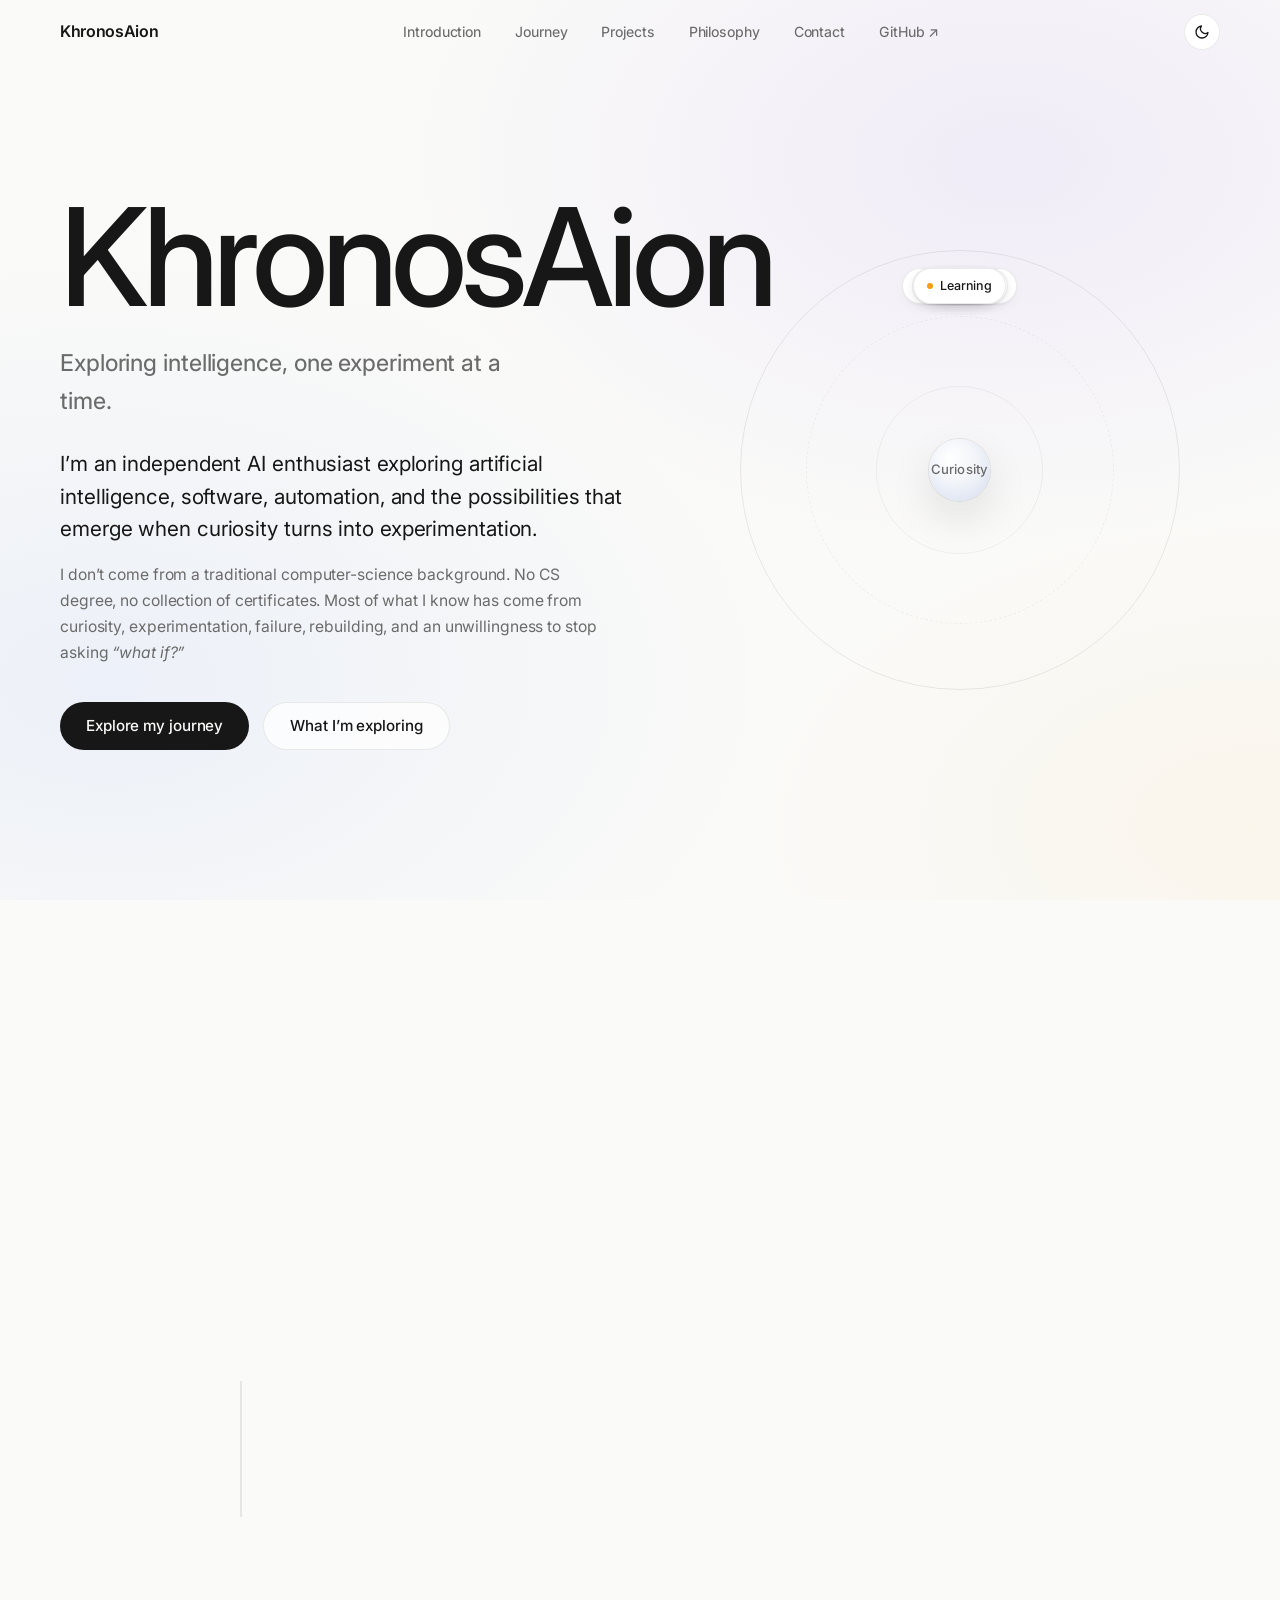
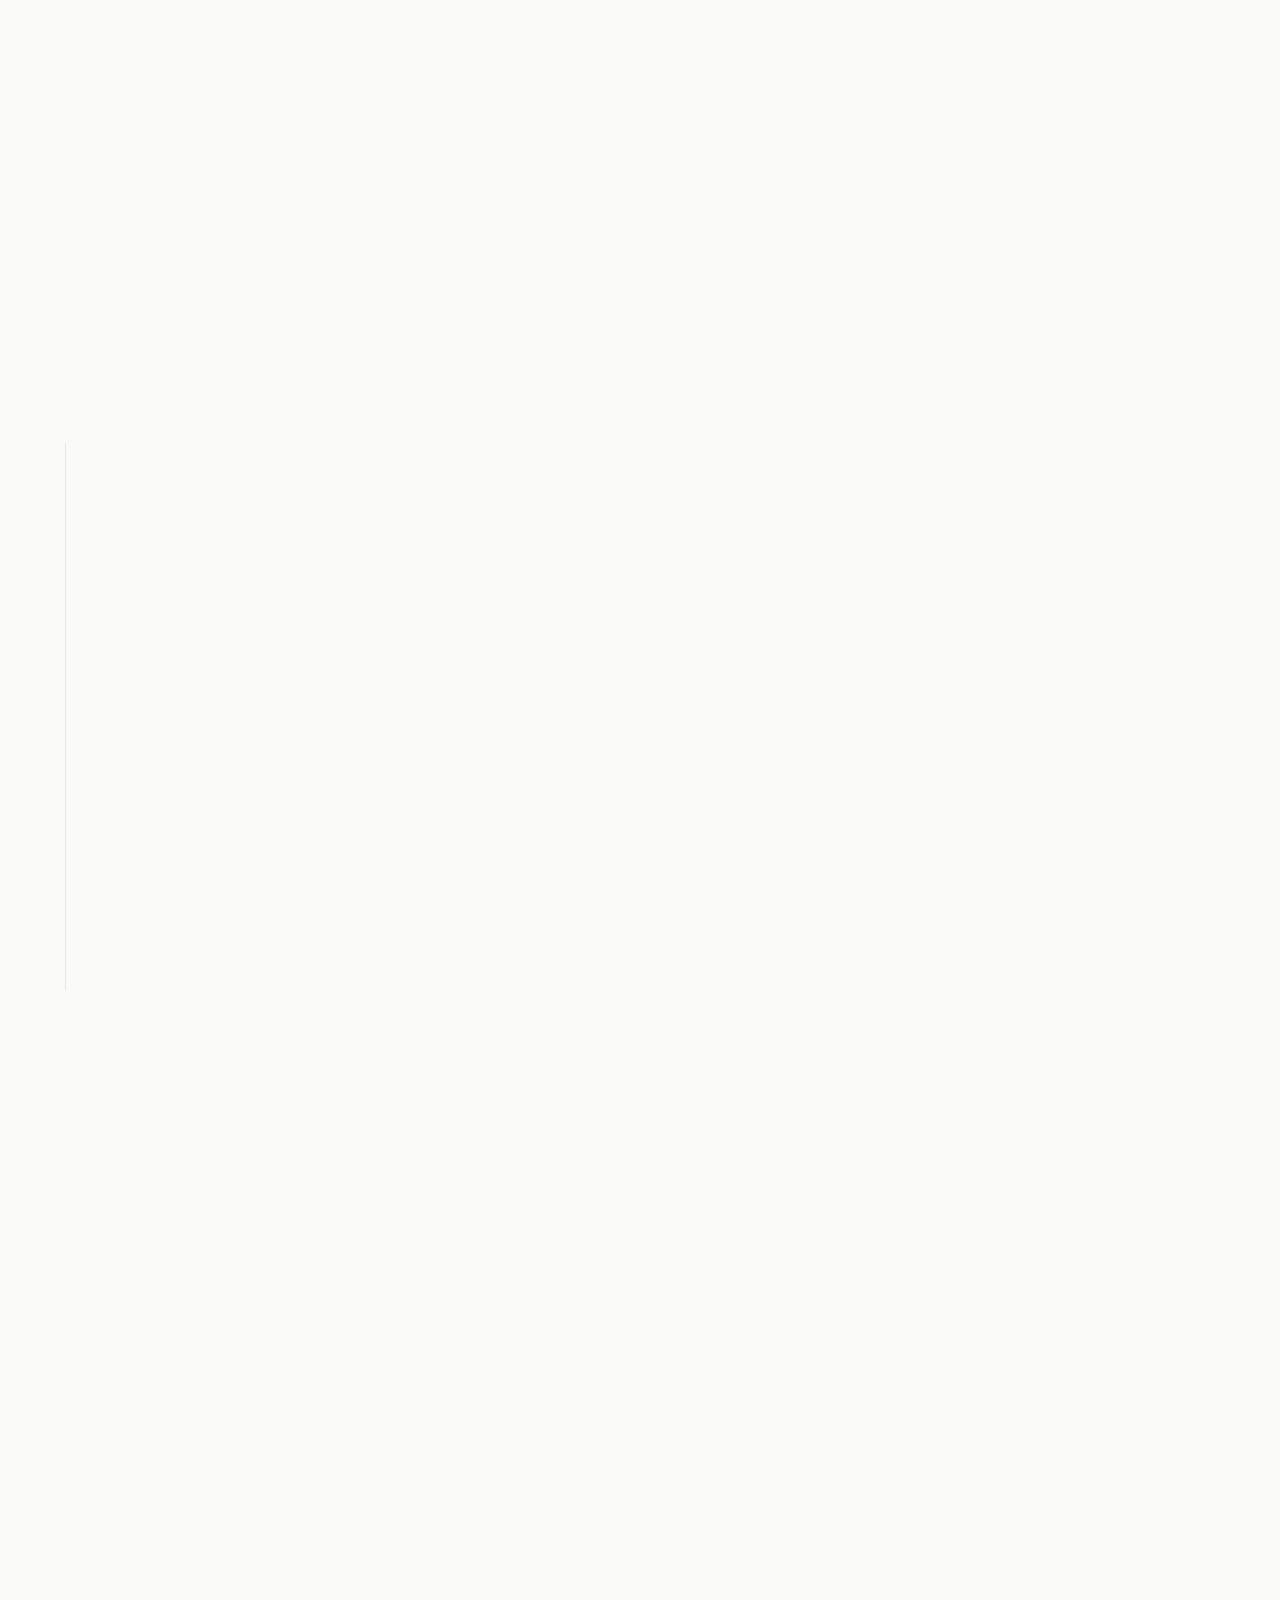
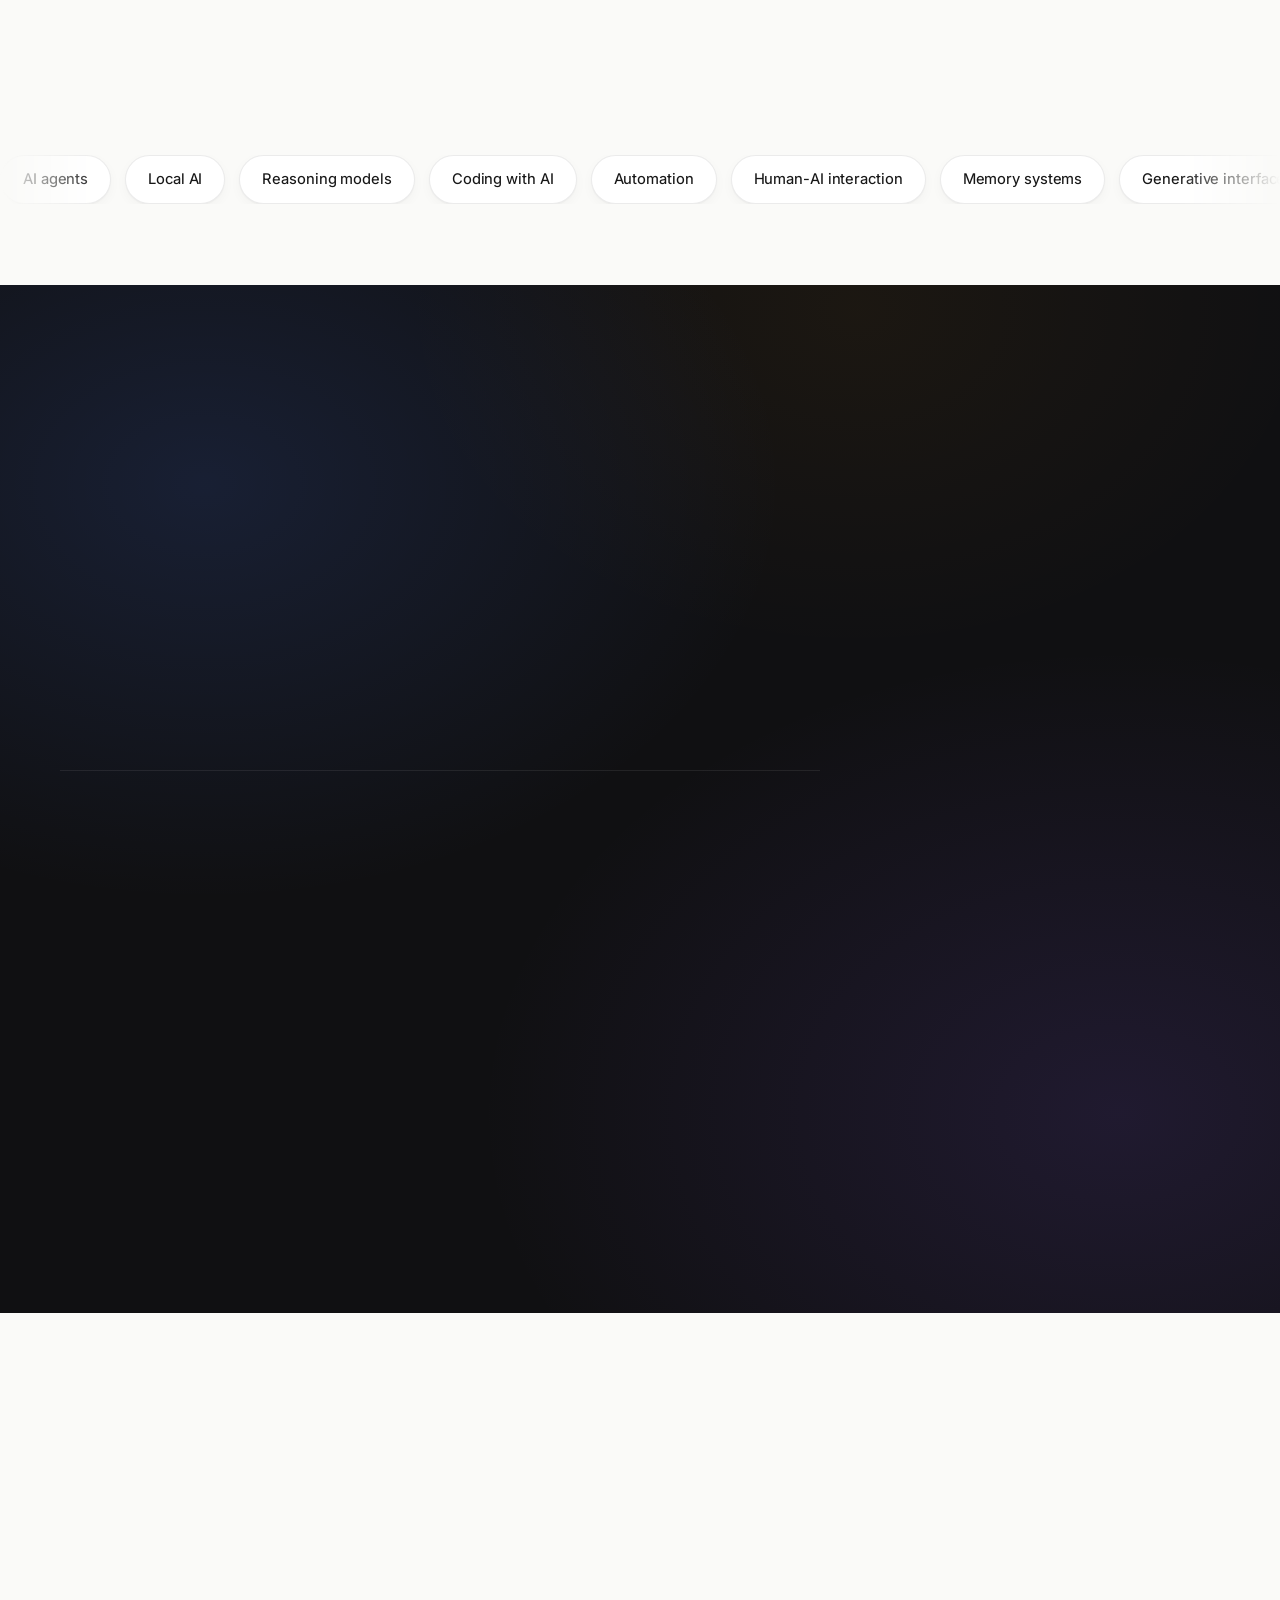
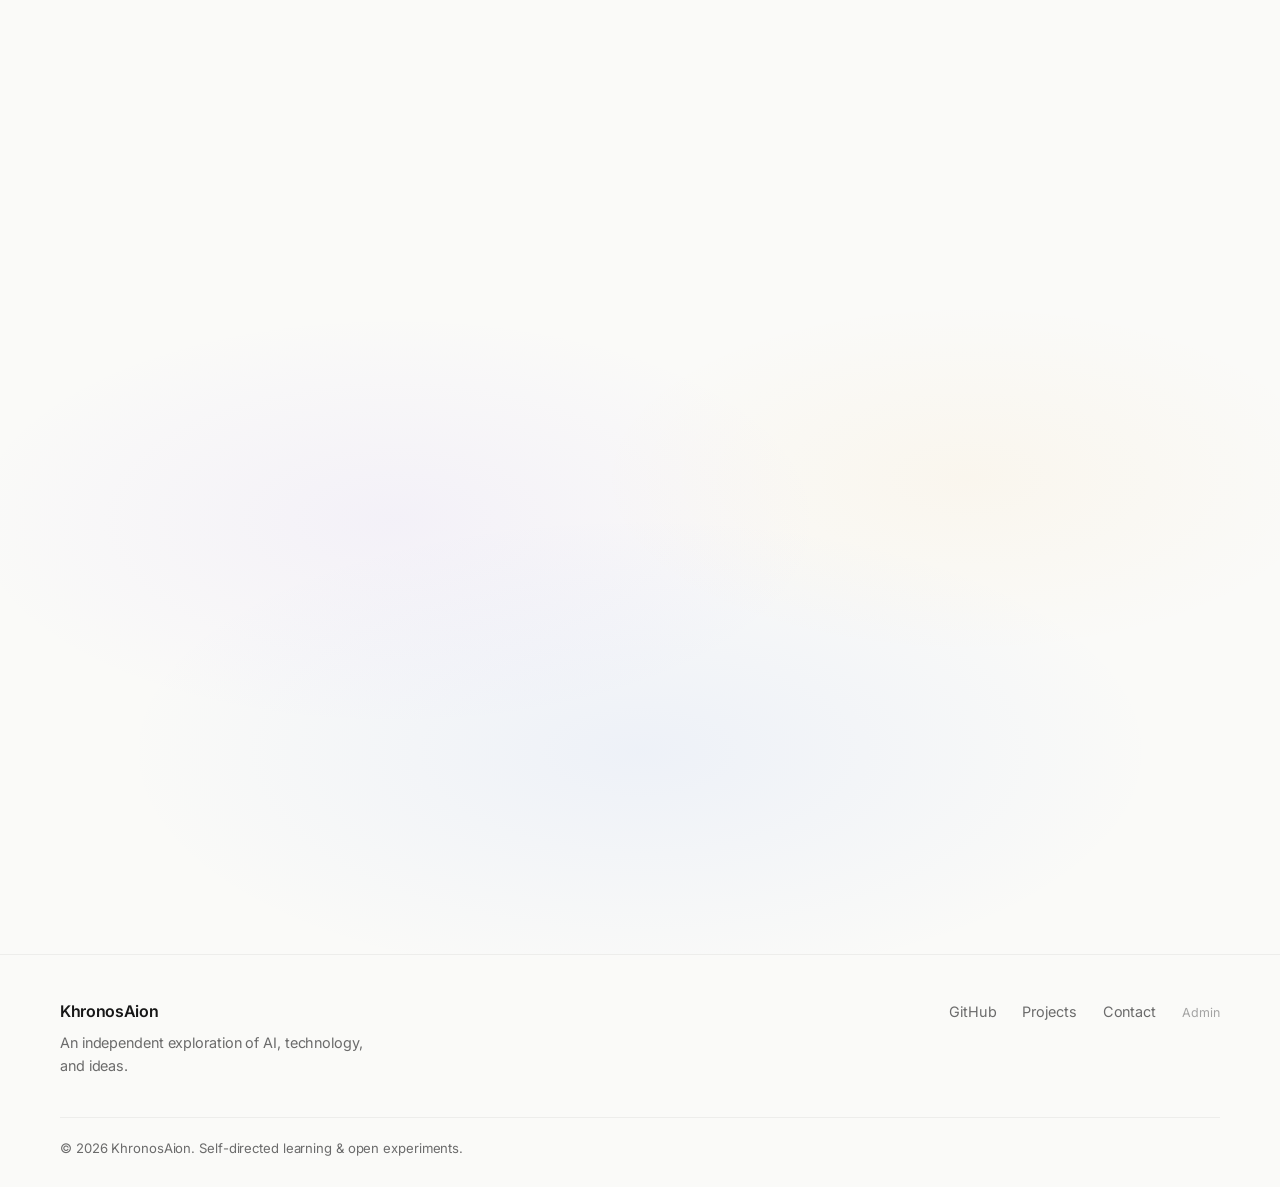
==== commit 676fd5c0: "Enhance portfolio: dark mode, real project links, responsive orbit, and contact actions" ====
--- a/index.html
+++ b/index.html
@@ -13,14 +13,22 @@
          · Colors, spacing, typography live in style.css (:root).
          · Full instructions: README.md
          ============================================================ -->
-    <title>KhronosAion — Exploring intelligence, one experiment at a time.</title>
+    <title>KhronosAion — AI Exploration &amp; Software Portfolio</title>
     <meta name="description" content="KhronosAion is an independent exploration of artificial intelligence, software, and ideas. Self-directed learning, recorded honestly.">
-    <meta name="theme-color" content="#FAFAF8">
+    <meta name="theme-color" content="#FAFAF8" id="meta-theme-color">
+    <link rel="canonical" href="https://xiaon67.github.io/portfolio/">
 
     <!-- Open Graph -->
-    <meta property="og:title" content="KhronosAion">
-    <meta property="og:description" content="Exploring intelligence, one experiment at a time.">
+    <meta property="og:title" content="KhronosAion — AI Exploration &amp; Software Portfolio">
+    <meta property="og:description" content="Exploring intelligence, autonomous agents, and software one experiment at a time.">
     <meta property="og:type" content="website">
+    <meta property="og:url" content="https://xiaon67.github.io/portfolio/">
+    <meta property="og:site_name" content="KhronosAion">
+
+    <!-- Twitter Card -->
+    <meta name="twitter:card" content="summary">
+    <meta name="twitter:title" content="KhronosAion — AI Exploration &amp; Software Portfolio">
+    <meta name="twitter:description" content="Exploring intelligence, autonomous agents, and software one experiment at a time.">
 
     <!-- Favicon (inline SVG, no extra request) -->
     <link rel="icon" href="data:image/svg+xml,%3Csvg xmlns='http://www.w3.org/2000/svg' viewBox='0 0 32 32'%3E%3Crect width='32' height='32' rx='8' fill='%23171717'/%3E%3Ccircle cx='16' cy='16' r='7' fill='none' stroke='%23FAFAF8' stroke-width='1.8'/%3E%3Ccircle cx='16' cy='16' r='2.2' fill='%23FAFAF8'/%3E%3C/svg%3E">
@@ -53,13 +61,19 @@
                 <li><a class="nav-link" href="#lab">Projects</a></li>
                 <li><a class="nav-link" href="#philosophy">Philosophy</a></li>
                 <li><a class="nav-link" href="#contact">Contact</a></li>
-                <li><button class="admin-nav-btn" id="admin-auth-btn" aria-label="Admin Access">Admin Login</button></li>
+                <li><a class="nav-link" href="https://github.com/Xiaon67" target="_blank" rel="noopener noreferrer">GitHub ↗</a></li>
             </ul>
 
-            <button class="nav-toggle" id="nav-toggle" aria-expanded="false" aria-controls="mobile-menu" aria-label="Open menu">
-                <span class="nav-toggle-bar"></span>
-                <span class="nav-toggle-bar"></span>
-            </button>
+            <div class="nav-actions">
+                <button type="button" class="theme-toggle-btn" aria-label="Toggle dark and light theme" title="Toggle theme">
+                    <svg class="theme-icon-sun" viewBox="0 0 24 24" fill="none" stroke="currentColor" stroke-width="2" stroke-linecap="round" stroke-linejoin="round" aria-hidden="true"><circle cx="12" cy="12" r="5"/><line x1="12" y1="1" x2="12" y2="3"/><line x1="12" y1="21" x2="12" y2="23"/><line x1="4.22" y1="4.22" x2="5.64" y2="5.64"/><line x1="18.36" y1="18.36" x2="19.78" y2="19.78"/><line x1="1" y1="12" x2="3" y2="12"/><line x1="21" y1="12" x2="23" y2="12"/><line x1="4.22" y1="19.78" x2="5.64" y2="18.36"/><line x1="18.36" y1="5.64" x2="19.78" y2="4.22"/></svg>
+                    <svg class="theme-icon-moon" viewBox="0 0 24 24" fill="none" stroke="currentColor" stroke-width="2" stroke-linecap="round" stroke-linejoin="round" aria-hidden="true"><path d="M21 12.79A9 9 0 1 1 11.21 3 7 7 0 0 0 21 12.79z"/></svg>
+                </button>
+                <button class="nav-toggle" id="nav-toggle" aria-expanded="false" aria-controls="mobile-menu" aria-label="Open menu">
+                    <span class="nav-toggle-bar"></span>
+                    <span class="nav-toggle-bar"></span>
+                </button>
+            </div>
         </nav>
     </header>
 
@@ -72,7 +86,7 @@
                 <li><a class="mobile-link" href="#lab">Projects</a></li>
                 <li><a class="mobile-link" href="#philosophy">Philosophy</a></li>
                 <li><a class="mobile-link" href="#contact">Contact</a></li>
-                <li><button class="mobile-link admin-mobile-link" id="admin-auth-btn-mobile">Admin Login</button></li>
+                <li><a class="mobile-link" href="https://github.com/Xiaon67" target="_blank" rel="noopener noreferrer">GitHub Profile ↗</a></li>
             </ul>
         </nav>
     </div>
@@ -278,6 +292,8 @@
                 <p class="eyebrow" data-reveal>The Lab</p>
                 <h2 class="display" id="lab-title" data-reveal>The Lab</h2>
                 <p class="section-subtitle" data-reveal>Ideas are more interesting when they become experiments.</p>
+
+                <div class="lab-filters" id="lab-filters" data-reveal></div>
 
                 <div class="lab-grid" id="lab-grid" data-reveal-grid>
                     <noscript>
@@ -422,6 +438,19 @@
                     A lot to break.<br>
                     And probably even more questions to ask.
                 </p>
+
+                <div class="cta-actions" data-reveal>
+                    <a class="btn btn-primary" href="mailto:khronosaion@gmail.com">
+                        <span>Send an Email</span>
+                    </a>
+                    <button type="button" class="btn btn-secondary" id="copy-email-btn" data-email="khronosaion@gmail.com" title="Copy email address">
+                        <span>Copy Email</span>
+                    </button>
+                    <a class="btn btn-secondary" href="https://github.com/Xiaon67" target="_blank" rel="noopener noreferrer">
+                        <span>GitHub Profile ↗</span>
+                    </a>
+                </div>
+
                 <div class="cta-signature" data-reveal>
                     <span class="cta-name">KhronosAion</span>
                     <span class="cta-status">Still exploring.</span>
@@ -438,19 +467,15 @@
                 <p class="footer-tagline">An independent exploration of AI, technology, and ideas.</p>
             </div>
 
-            <!-- Only real links belong here. GitHub is ready but commented out:
-                 add your actual profile URL and uncomment the line.
-                 <ul class="footer-links">
-                     <li><a href="https://github.com/your-profile" rel="noopener">GitHub</a></li>
-                 </ul>
-            -->
             <ul class="footer-links">
+                <li><a href="https://github.com/Xiaon67" target="_blank" rel="noopener noreferrer">GitHub</a></li>
                 <li><a href="#lab">Projects</a></li>
                 <li><a href="#contact">Contact</a></li>
+                <li><button type="button" class="footer-admin-link" id="footer-admin-link" title="Admin management (Ctrl+Shift+A)">Admin</button></li>
             </ul>
         </div>
         <div class="container footer-bottom">
-            <p>&copy; 2026 KhronosAion</p>
+            <p>&copy; 2026 KhronosAion. Self-directed learning &amp; open experiments.</p>
         </div>
     </footer>
 
@@ -578,6 +603,15 @@
                     <input type="text" id="cfg-allowed-emails" class="form-input" placeholder="you@gmail.com, admin@example.com">
                     <span class="form-help">Only these Google accounts will be permitted to access admin features.</span>
                 </div>
+                <div class="form-section-title">
+                    <span>Export Project Data for Git Deployment</span>
+                </div>
+                <div class="form-group">
+                    <p class="form-help">Since GitHub Pages is a static site without a backend database, edits saved in your browser only affect this device until committed. Use the button below to copy the updated code, then paste it into <code>script.js</code>.</p>
+                    <button type="button" class="btn btn-sm btn-secondary" id="export-config-btn" style="width: fit-content; margin-top: 6px;">📋 Copy Projects Code for script.js</button>
+                    <textarea id="export-config-text" class="admin-export-textarea" hidden readonly></textarea>
+                </div>
+
                 <div class="modal-actions">
                     <button type="button" class="btn btn-secondary" id="admin-settings-cancel">Cancel</button>
                     <button type="submit" class="btn btn-primary">Save Configuration</button>
--- a/style.css
+++ b/style.css
@@ -46,6 +46,32 @@
     --fs-h2: clamp(2rem, 5.4vw, 3.75rem);          /* section display */
     --fs-h2-sm: clamp(1.65rem, 4vw, 2.6rem);       /* quieter sections */
     --fs-lede: clamp(1.05rem, 1.9vw, 1.3rem);
+}
+
+:root[data-theme="dark"] {
+    --background: #0d0f12;
+    --foreground: #f2f3f5;
+    --muted: #9ba1ad;
+    --border: rgba(255, 255, 255, 0.12);
+    --border-soft: rgba(255, 255, 255, 0.07);
+    --surface: #15181e;
+    --surface-tint: rgba(13, 15, 18, 0.85);
+    --shadow-sm: 0 1px 3px rgba(0, 0, 0, 0.35), 0 4px 12px rgba(0, 0, 0, 0.25);
+    --shadow-md: 0 4px 16px rgba(0, 0, 0, 0.45), 0 16px 40px rgba(0, 0, 0, 0.45);
+}
+
+@media (prefers-color-scheme: dark) {
+    :root:not([data-theme="light"]) {
+        --background: #0d0f12;
+        --foreground: #f2f3f5;
+        --muted: #9ba1ad;
+        --border: rgba(255, 255, 255, 0.12);
+        --border-soft: rgba(255, 255, 255, 0.07);
+        --surface: #15181e;
+        --surface-tint: rgba(13, 15, 18, 0.85);
+        --shadow-sm: 0 1px 3px rgba(0, 0, 0, 0.35), 0 4px 12px rgba(0, 0, 0, 0.25);
+        --shadow-md: 0 4px 16px rgba(0, 0, 0, 0.45), 0 16px 40px rgba(0, 0, 0, 0.45);
+    }
 }
 
 /* --------------------------------------------------------------------------
@@ -402,6 +428,48 @@
     }
 }
 
+.nav-actions {
+    display: flex;
+    align-items: center;
+    gap: 12px;
+}
+
+.theme-toggle-btn {
+    display: inline-flex;
+    align-items: center;
+    justify-content: center;
+    width: 36px;
+    height: 36px;
+    border-radius: 999px;
+    border: 1px solid var(--border);
+    background: var(--surface);
+    color: var(--foreground);
+    cursor: pointer;
+    transition: all 200ms var(--ease-out);
+}
+
+.theme-toggle-btn:hover {
+    border-color: var(--foreground);
+    transform: translateY(-1px);
+    box-shadow: var(--shadow-sm);
+}
+
+.theme-toggle-btn svg {
+    width: 16px;
+    height: 16px;
+}
+
+.theme-icon-sun { display: none; }
+.theme-icon-moon { display: block; }
+
+:root[data-theme="dark"] .theme-icon-sun { display: block; }
+:root[data-theme="dark"] .theme-icon-moon { display: none; }
+
+@media (prefers-color-scheme: dark) {
+    :root:not([data-theme="light"]) .theme-icon-sun { display: block; }
+    :root:not([data-theme="light"]) .theme-icon-moon { display: none; }
+}
+
 /* --------------------------------------------------------------------------
    Hero
    -------------------------------------------------------------------------- */
@@ -485,19 +553,20 @@
 /* --- Intelligence field --------------------------------------------------- */
 
 .field-wrap {
-    display: none;
+    display: flex;
     justify-content: center;
+    margin-top: 24px;
 }
 
 @media (min-width: 1024px) {
     .field-wrap {
-        display: flex;
+        margin-top: 0;
     }
 }
 
 .field {
     position: relative;
-    width: min(480px, 42vw);
+    width: min(440px, 78vw);
     aspect-ratio: 1;
 }
 
@@ -791,8 +860,60 @@
 .section-subtitle {
     color: var(--muted);
     font-size: 1.08rem;
-    margin-bottom: 48px;
+    margin-bottom: 24px;
     max-width: 46ch;
+}
+
+.lab-filters {
+    display: flex;
+    flex-wrap: wrap;
+    gap: 8px;
+    margin-bottom: 28px;
+}
+
+.filter-pill {
+    display: inline-flex;
+    align-items: center;
+    padding: 6px 16px;
+    border-radius: 999px;
+    font-size: 0.84rem;
+    font-weight: 500;
+    color: var(--muted);
+    background: var(--surface);
+    border: 1px solid var(--border);
+    cursor: pointer;
+    transition: all 200ms var(--ease-out);
+}
+
+.filter-pill:hover {
+    color: var(--foreground);
+    border-color: var(--foreground);
+    transform: translateY(-1px);
+}
+
+.filter-pill.is-active {
+    color: var(--background);
+    background: var(--foreground);
+    border-color: var(--foreground);
+}
+
+.lab-tags {
+    display: flex;
+    flex-wrap: wrap;
+    gap: 6px;
+    margin-top: 14px;
+    margin-bottom: 16px;
+}
+
+.lab-tag {
+    font-size: 0.72rem;
+    font-weight: 500;
+    color: var(--muted);
+    background: var(--background);
+    border: 1px solid var(--border-soft);
+    padding: 2px 8px;
+    border-radius: 6px;
+    letter-spacing: 0.02em;
 }
 
 .lab-grid {
@@ -1204,6 +1325,43 @@
 .cta-status {
     color: var(--muted);
     font-size: 0.95rem;
+}
+
+.cta-actions {
+    display: flex;
+    flex-wrap: wrap;
+    justify-content: center;
+    align-items: center;
+    gap: 14px;
+    margin-top: 36px;
+}
+
+.contact-email-badge {
+    display: inline-flex;
+    align-items: center;
+    gap: 8px;
+    padding: 10px 20px;
+    border-radius: 999px;
+    background: var(--surface);
+    border: 1px solid var(--border);
+    font-size: 0.94rem;
+    font-weight: 500;
+    color: var(--foreground);
+    cursor: pointer;
+    transition: all 250ms var(--ease-out);
+}
+
+.contact-email-badge:hover {
+    border-color: var(--foreground);
+    transform: translateY(-2px);
+    box-shadow: var(--shadow-sm);
+}
+
+.contact-email-badge svg {
+    width: 16px;
+    height: 16px;
+    color: var(--muted);
+    flex-shrink: 0;
 }
 
 /* --------------------------------------------------------------------------
@@ -1737,3 +1895,30 @@
     min-height: 44px;
 }
 
+/* Export Config in Admin Modal */
+.admin-export-textarea {
+    width: 100%;
+    font-family: ui-monospace, SFMono-Regular, Menlo, Monaco, Consolas, monospace;
+    font-size: 0.8rem;
+    padding: 10px;
+    background: var(--surface);
+    color: var(--foreground);
+    border: 1px solid var(--border);
+    border-radius: var(--radius-sm);
+    min-height: 120px;
+    margin-top: 10px;
+}
+
+.footer-admin-link {
+    font-size: 0.78rem;
+    color: var(--muted);
+    opacity: 0.6;
+    transition: opacity 200ms ease;
+    cursor: pointer;
+}
+
+.footer-admin-link:hover {
+    opacity: 1;
+    color: var(--foreground);
+}
+
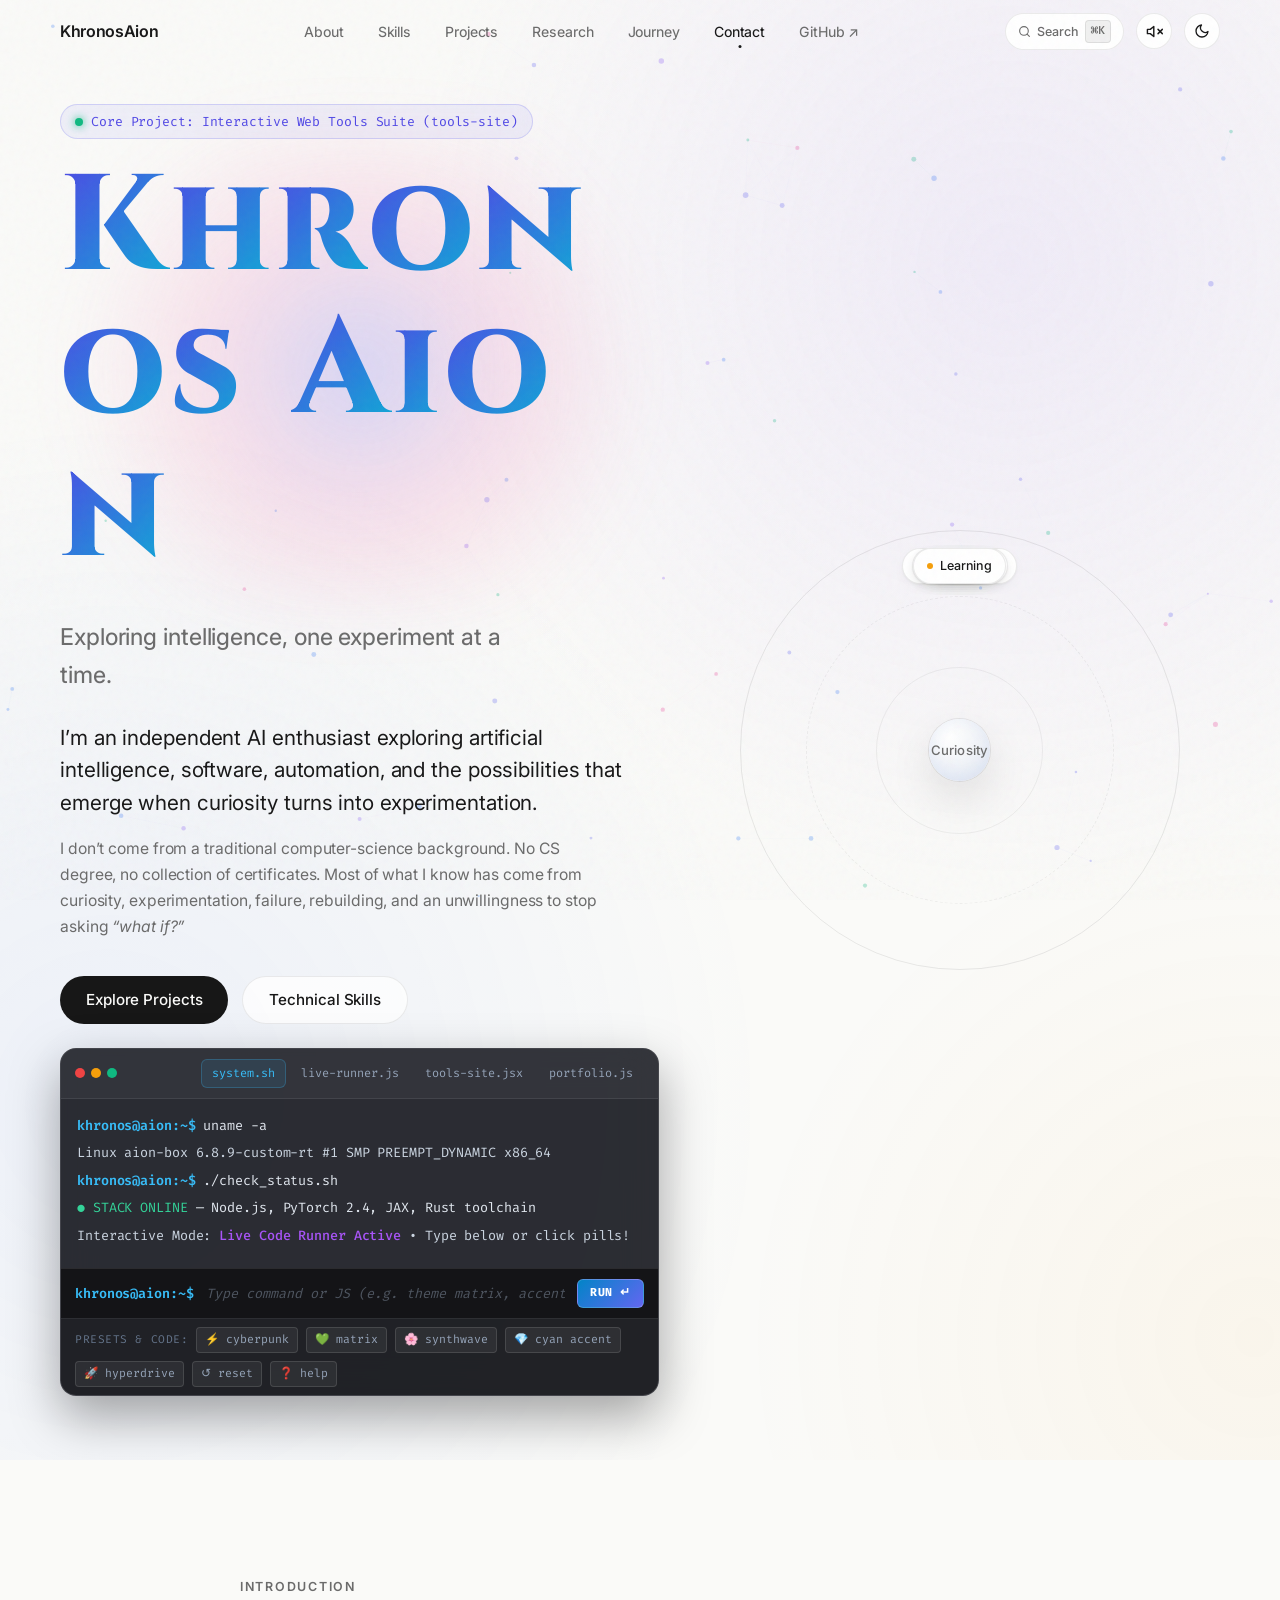
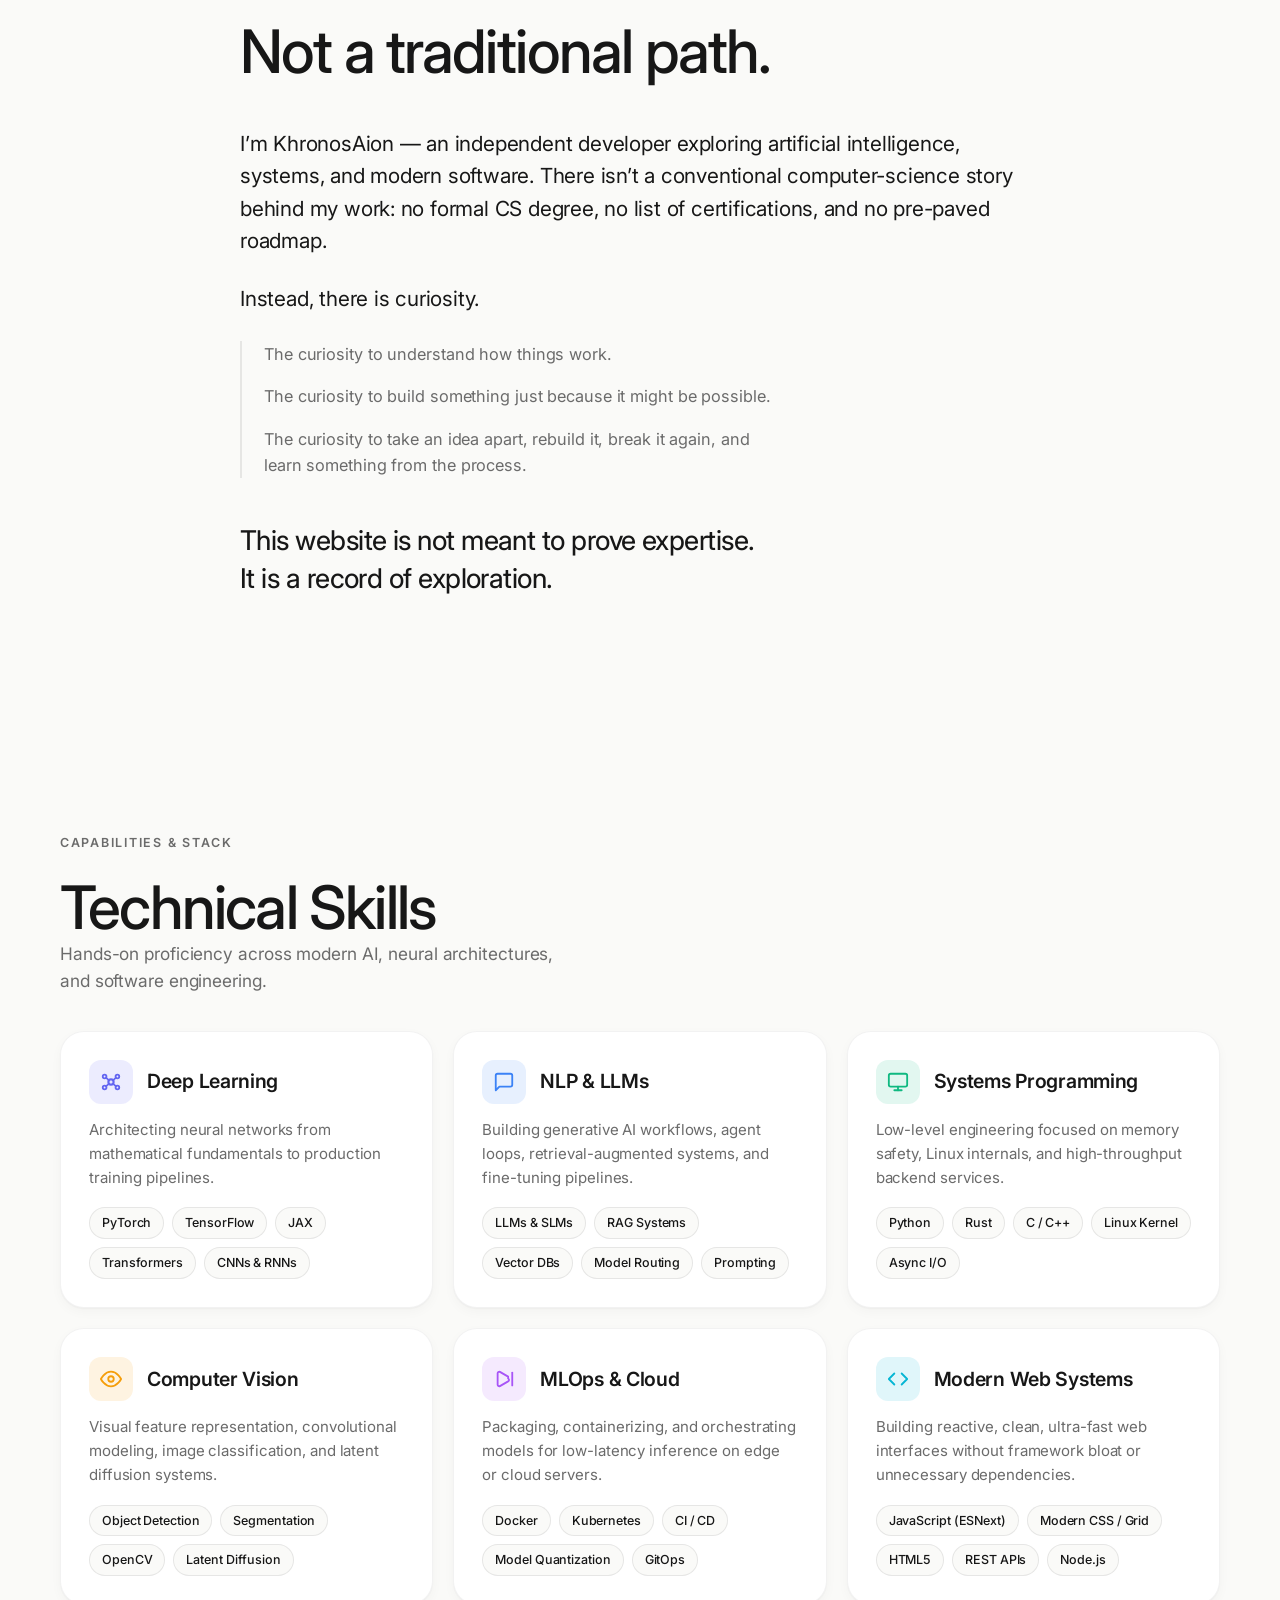
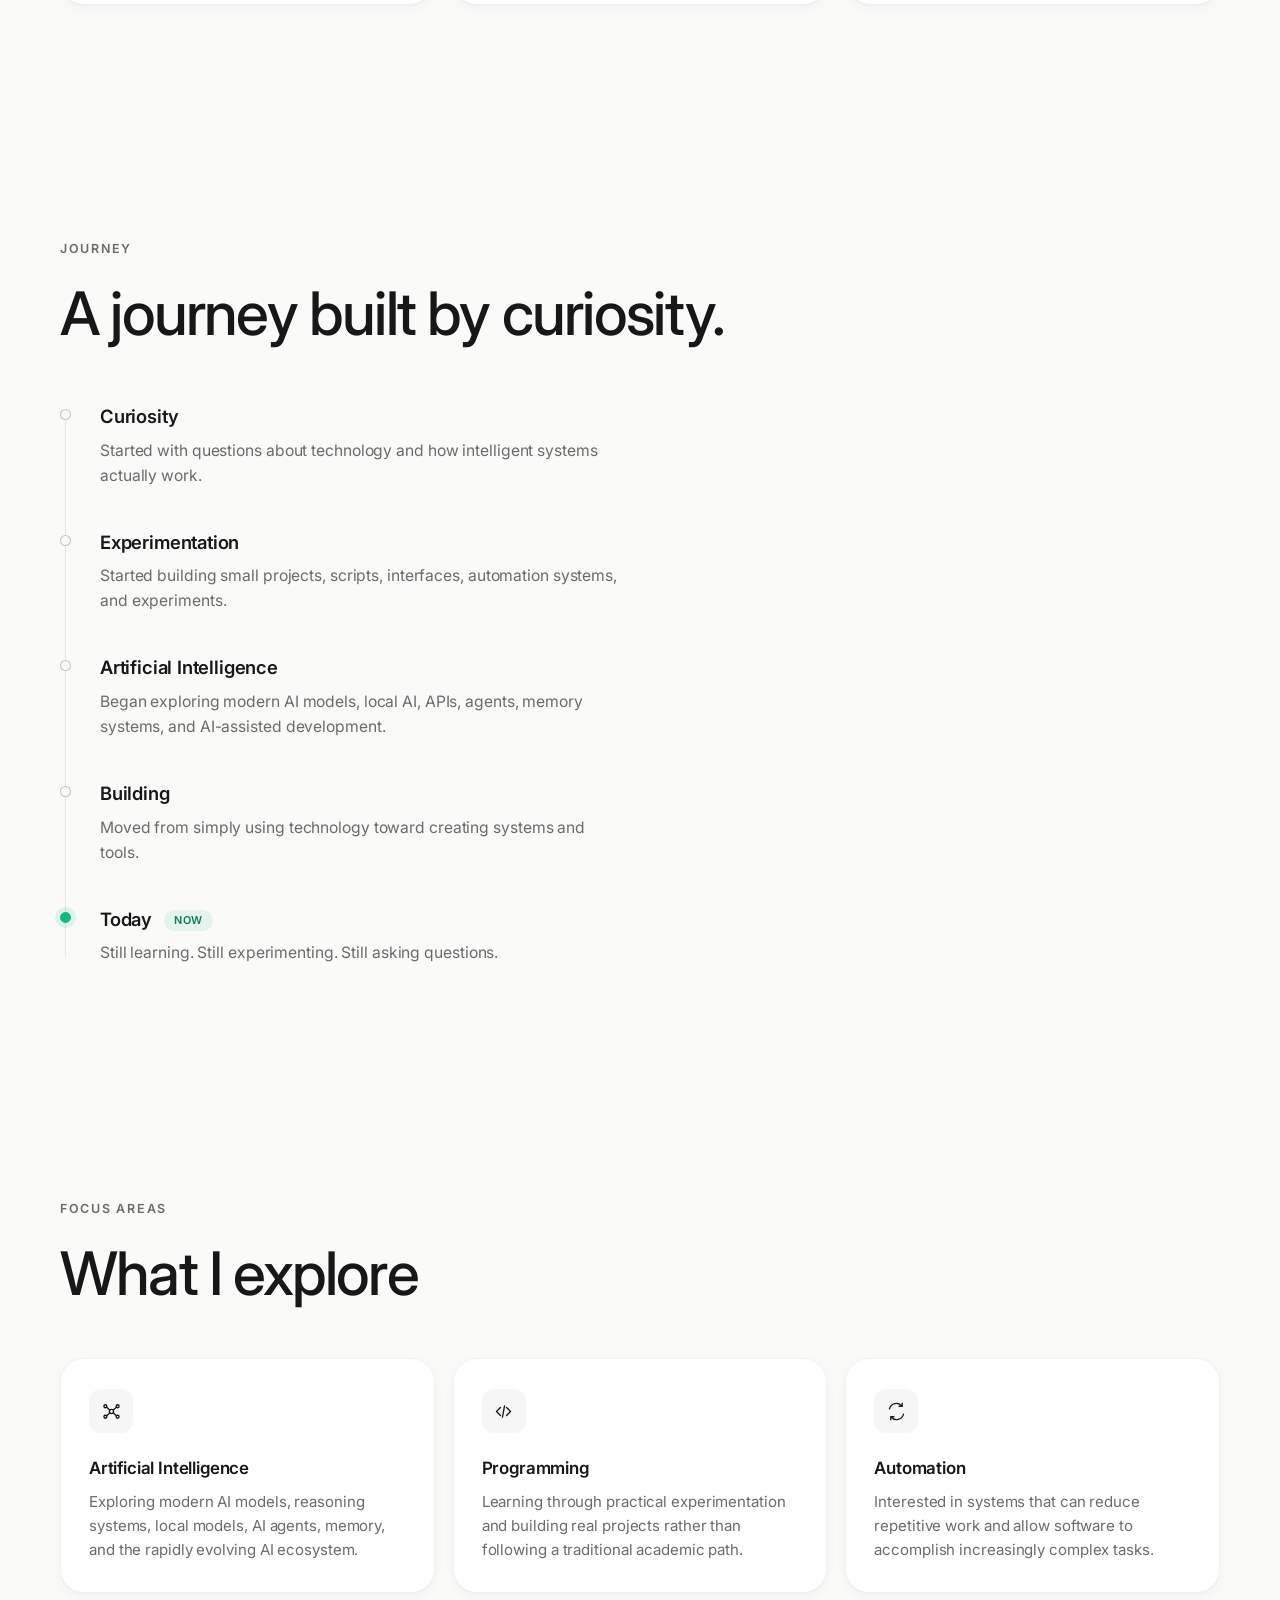
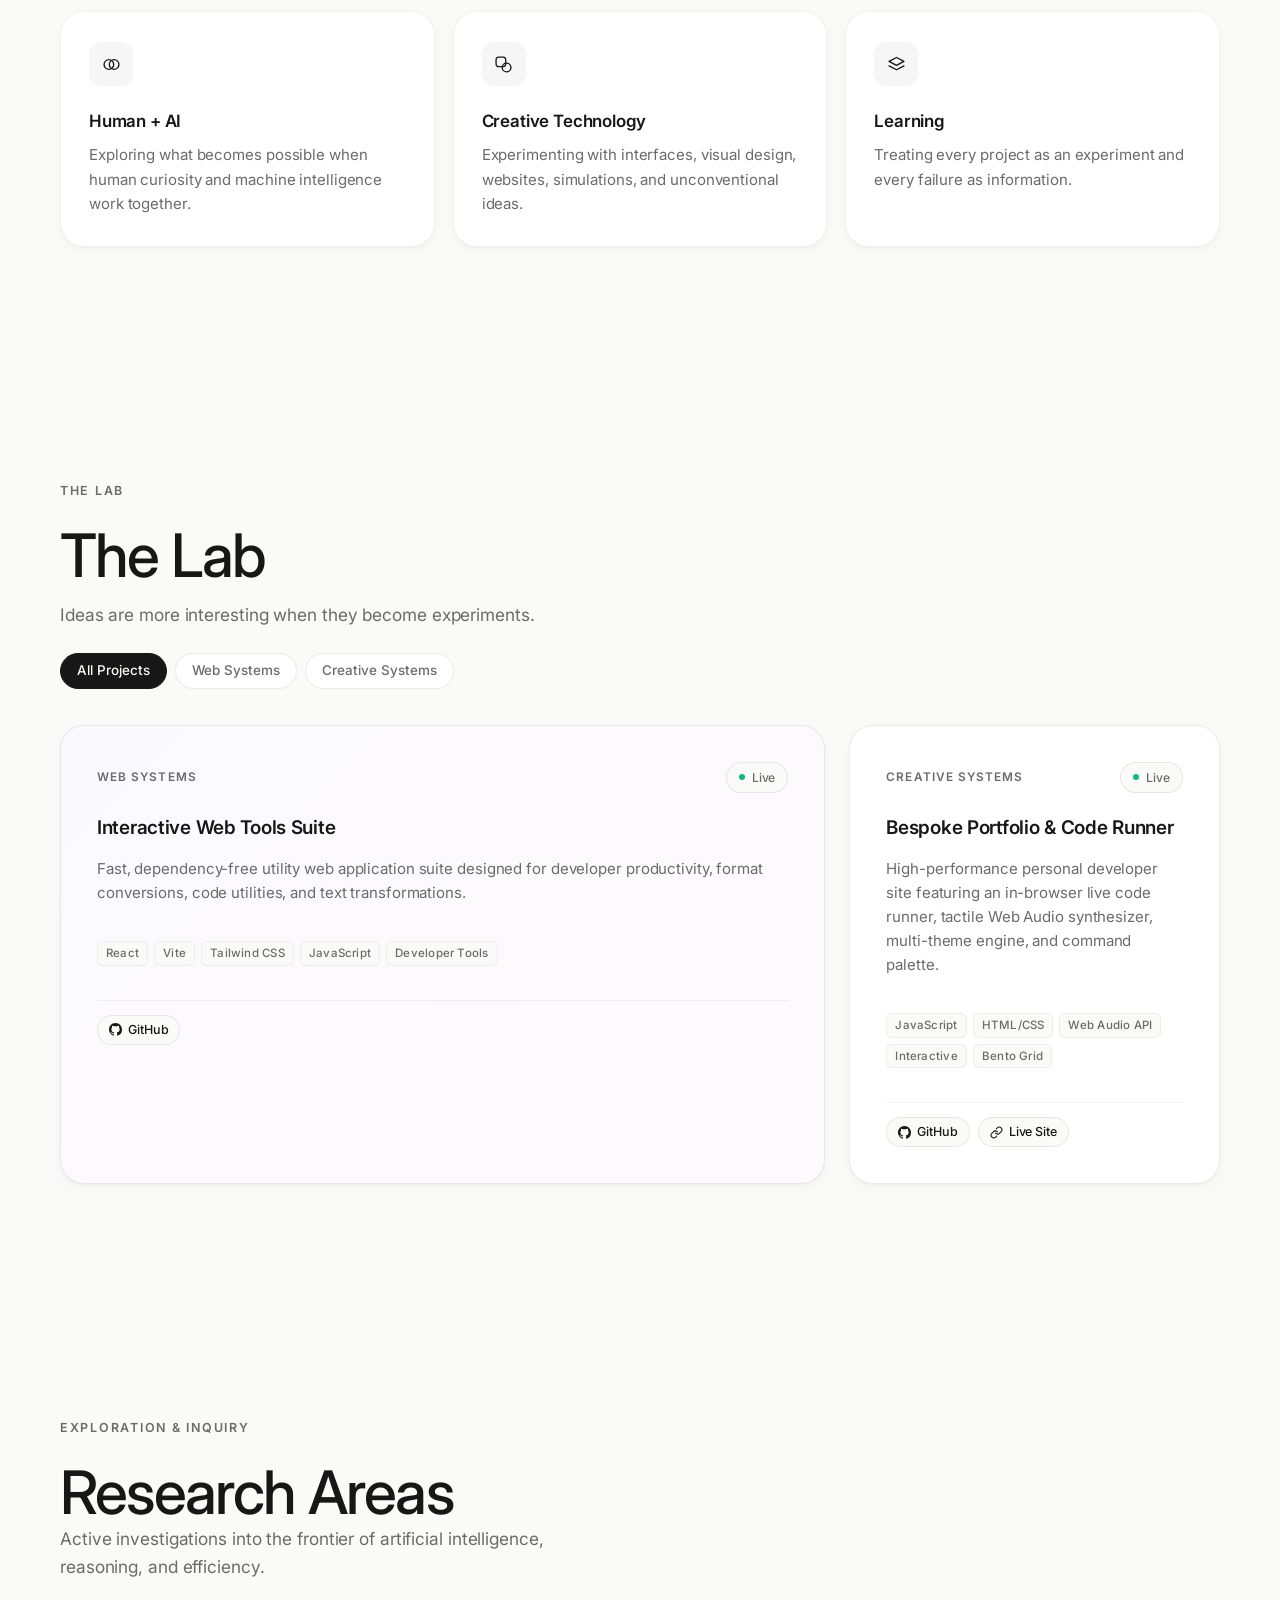
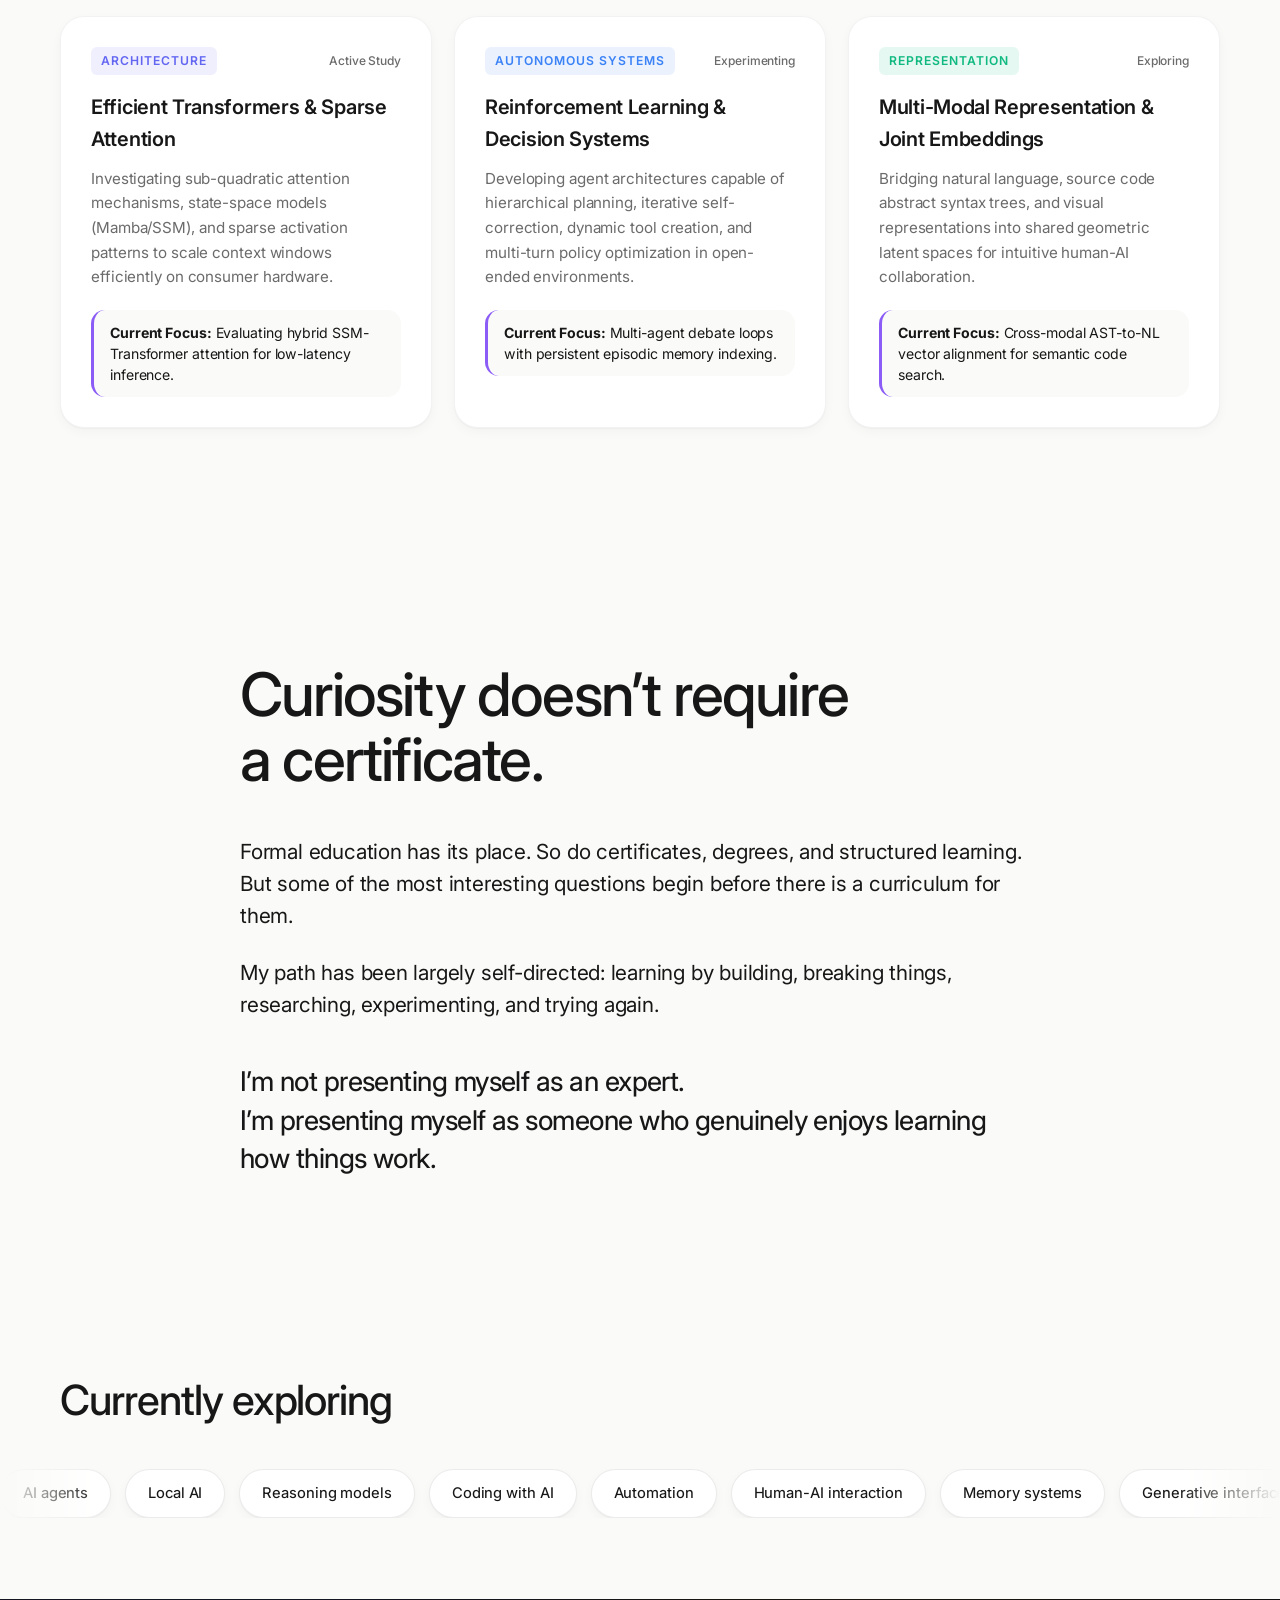
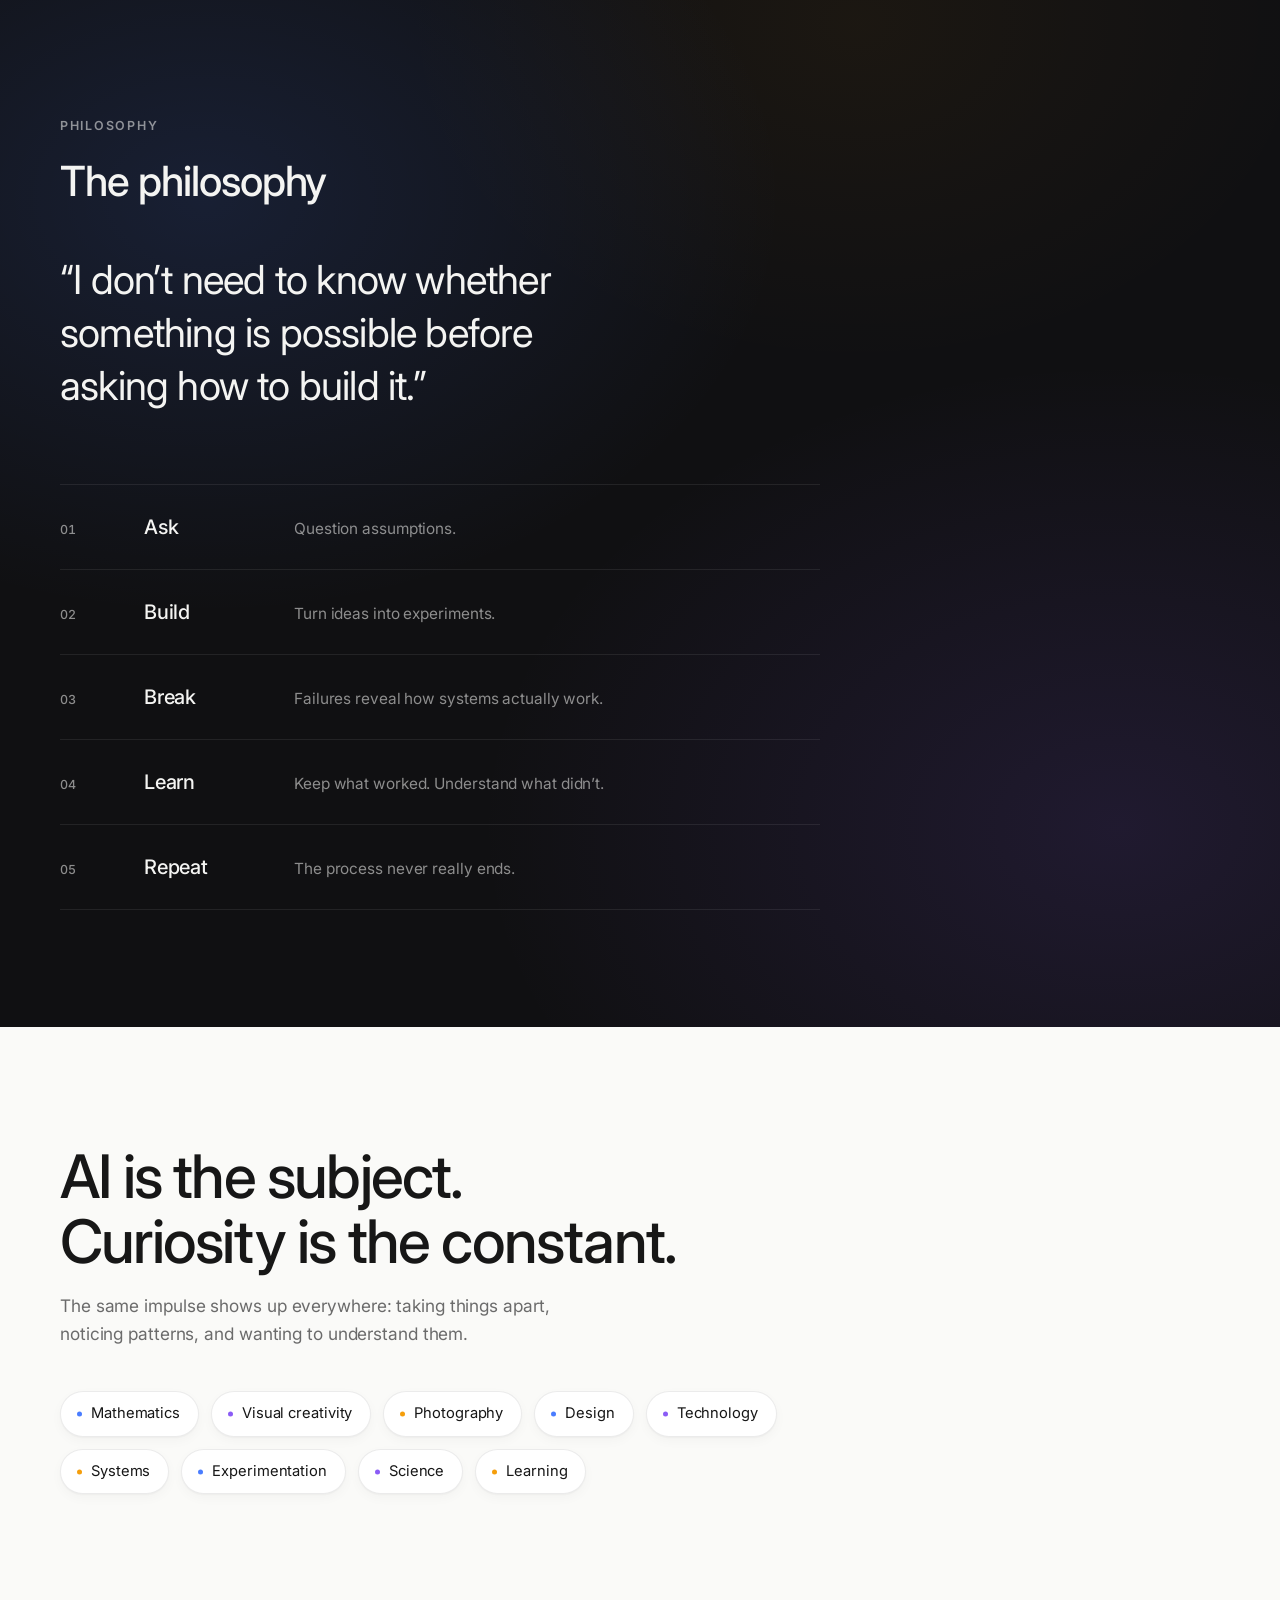
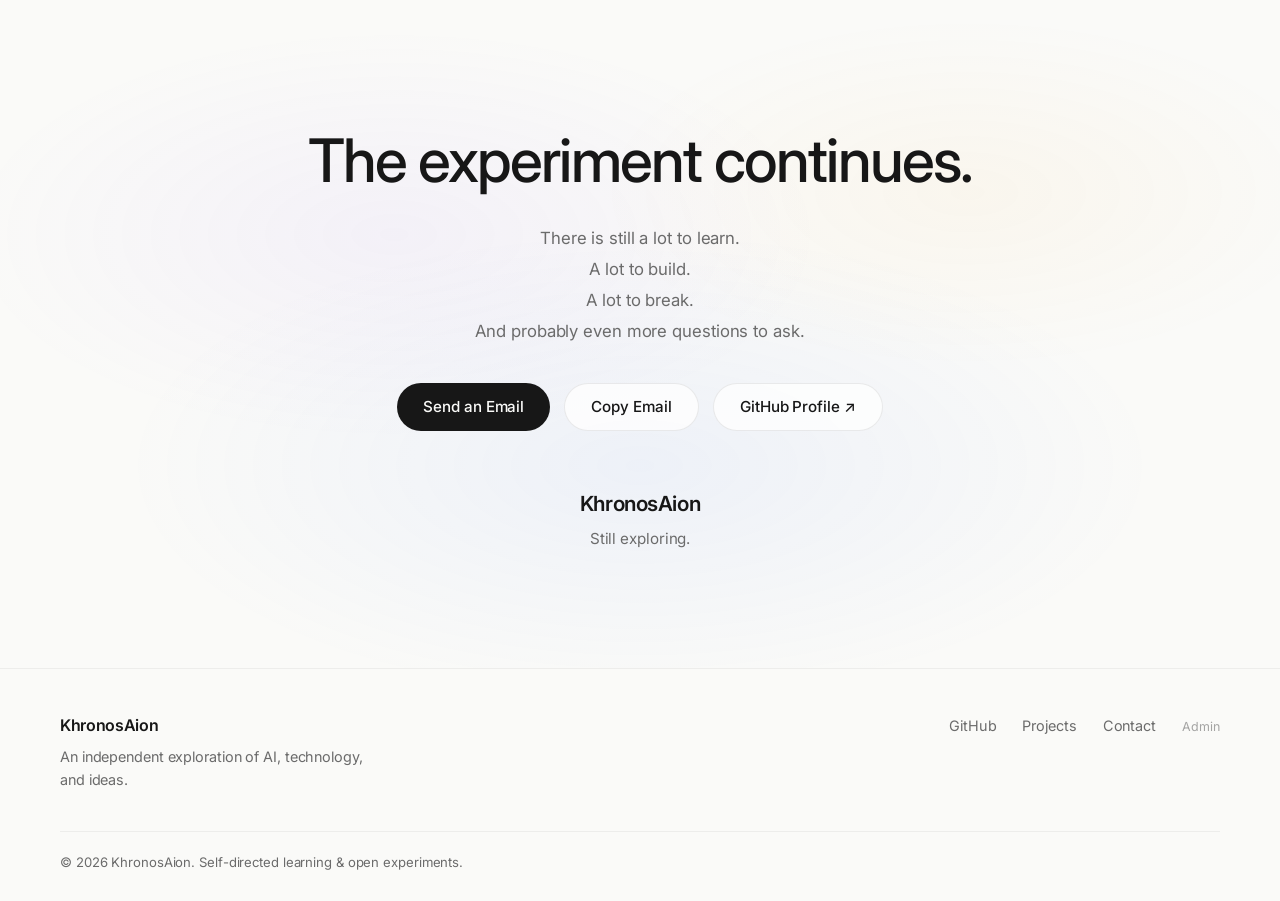
==== commit 742c0208: "Update portfolio: showcase authentic GitHub projects, purge mock experiments, add live interactive c" ====
--- a/index.html
+++ b/index.html
@@ -33,10 +33,10 @@
     <!-- Favicon (inline SVG, no extra request) -->
     <link rel="icon" href="data:image/svg+xml,%3Csvg xmlns='http://www.w3.org/2000/svg' viewBox='0 0 32 32'%3E%3Crect width='32' height='32' rx='8' fill='%23171717'/%3E%3Ccircle cx='16' cy='16' r='7' fill='none' stroke='%23FAFAF8' stroke-width='1.8'/%3E%3Ccircle cx='16' cy='16' r='2.2' fill='%23FAFAF8'/%3E%3C/svg%3E">
 
-    <!-- Typography: Inter with system fallbacks -->
+    <!-- Typography: Cinzel, Space Grotesk, Fira Code & Inter -->
     <link rel="preconnect" href="https://fonts.googleapis.com">
     <link rel="preconnect" href="https://fonts.gstatic.com" crossorigin>
-    <link href="https://fonts.googleapis.com/css2?family=Inter:wght@300;400;500;600&display=swap" rel="stylesheet">
+    <link href="https://fonts.googleapis.com/css2?family=Cinzel:wght@600;700;800&family=Fira+Code:wght@400;500;600&family=Inter:wght@300;400;500;600;700&family=Space+Grotesk:wght@500;600;700&display=swap" rel="stylesheet">
 
     <!-- Google Identity Services -->
     <script src="https://accounts.google.com/gsi/client" async defer></script>
@@ -45,7 +45,16 @@
 </head>
 <body>
 
+    <!-- Procedural Film Grain Overlay -->
+    <div class="bg-noise" aria-hidden="true"></div>
+
     <a class="skip-link" href="#main">Skip to content</a>
+
+    <!-- Interactive Background Particles & Ambient Orbs -->
+    <canvas id="particles-canvas" aria-hidden="true"></canvas>
+    <div class="glow-orb glow-orb-1" aria-hidden="true"></div>
+    <div class="glow-orb glow-orb-2" aria-hidden="true"></div>
+    <div class="glow-orb glow-orb-3" aria-hidden="true"></div>
 
     <!-- Cursor glow (desktop only, added behaviorally by script.js) -->
     <div class="cursor-glow" id="cursor-glow" aria-hidden="true"></div>
@@ -56,15 +65,24 @@
             <a class="nav-brand" href="#hero">KhronosAion</a>
 
             <ul class="nav-links" id="nav-links">
-                <li><a class="nav-link" href="#introduction">Introduction</a></li>
+                <li><a class="nav-link" href="#introduction">About</a></li>
+                <li><a class="nav-link" href="#skills">Skills</a></li>
+                <li><a class="nav-link" href="#lab">Projects</a></li>
+                <li><a class="nav-link" href="#research">Research</a></li>
                 <li><a class="nav-link" href="#journey">Journey</a></li>
-                <li><a class="nav-link" href="#lab">Projects</a></li>
-                <li><a class="nav-link" href="#philosophy">Philosophy</a></li>
                 <li><a class="nav-link" href="#contact">Contact</a></li>
                 <li><a class="nav-link" href="https://github.com/Xiaon67" target="_blank" rel="noopener noreferrer">GitHub ↗</a></li>
             </ul>
 
             <div class="nav-actions">
+                <button type="button" class="cmdk-trigger-btn" id="cmdk-trigger-btn" aria-label="Open Command Palette (Ctrl+K)">
+                    <svg viewBox="0 0 24 24" fill="none" stroke="currentColor" stroke-width="2" stroke-linecap="round" stroke-linejoin="round" style="width:13px;height:13px;"><circle cx="11" cy="11" r="8"/><path d="m21 21-4.3-4.3"/></svg>
+                    <span>Search</span>
+                    <kbd class="cmdk-trigger-kbd">⌘K</kbd>
+                </button>
+                <button type="button" class="sound-toggle-btn" id="sound-toggle-btn" aria-label="Toggle sound effects" title="Toggle sound effects">
+                    <svg viewBox="0 0 24 24" fill="none" stroke="currentColor" stroke-width="2" stroke-linecap="round" stroke-linejoin="round" style="width:17px;height:17px;"><path d="M11 5 6 9H2v6h4l5 4V5Z"/><line x1="23" y1="9" x2="17" y2="15"/><line x1="17" y1="9" x2="23" y2="15"/></svg>
+                </button>
                 <button type="button" class="theme-toggle-btn" aria-label="Toggle dark and light theme" title="Toggle theme">
                     <svg class="theme-icon-sun" viewBox="0 0 24 24" fill="none" stroke="currentColor" stroke-width="2" stroke-linecap="round" stroke-linejoin="round" aria-hidden="true"><circle cx="12" cy="12" r="5"/><line x1="12" y1="1" x2="12" y2="3"/><line x1="12" y1="21" x2="12" y2="23"/><line x1="4.22" y1="4.22" x2="5.64" y2="5.64"/><line x1="18.36" y1="18.36" x2="19.78" y2="19.78"/><line x1="1" y1="12" x2="3" y2="12"/><line x1="21" y1="12" x2="23" y2="12"/><line x1="4.22" y1="19.78" x2="5.64" y2="18.36"/><line x1="18.36" y1="5.64" x2="19.78" y2="4.22"/></svg>
                     <svg class="theme-icon-moon" viewBox="0 0 24 24" fill="none" stroke="currentColor" stroke-width="2" stroke-linecap="round" stroke-linejoin="round" aria-hidden="true"><path d="M21 12.79A9 9 0 1 1 11.21 3 7 7 0 0 0 21 12.79z"/></svg>
@@ -81,10 +99,11 @@
     <div class="mobile-menu" id="mobile-menu" hidden>
         <nav aria-label="Mobile navigation">
             <ul>
-                <li><a class="mobile-link" href="#introduction">Introduction</a></li>
+                <li><a class="mobile-link" href="#introduction">About</a></li>
+                <li><a class="mobile-link" href="#skills">Skills</a></li>
+                <li><a class="mobile-link" href="#lab">Projects</a></li>
+                <li><a class="mobile-link" href="#research">Research</a></li>
                 <li><a class="mobile-link" href="#journey">Journey</a></li>
-                <li><a class="mobile-link" href="#lab">Projects</a></li>
-                <li><a class="mobile-link" href="#philosophy">Philosophy</a></li>
                 <li><a class="mobile-link" href="#contact">Contact</a></li>
                 <li><a class="mobile-link" href="https://github.com/Xiaon67" target="_blank" rel="noopener noreferrer">GitHub Profile ↗</a></li>
             </ul>
@@ -114,7 +133,12 @@
 
             <div class="container hero-layout">
                 <div class="hero-copy">
-                    <h1 class="hero-title" id="hero-title">KhronosAion</h1>
+                    <div class="hero-status-pill" id="hero-status-pill" aria-label="Current focus status">
+                        <span class="pulse-indicator" aria-hidden="true"></span>
+                        <span id="hero-status-text">Active Exploration: Autonomous AI &amp; Reasoning Systems</span>
+                    </div>
+
+                    <h1 class="hero-title hero-brand" id="hero-title">Khronos Aion</h1>
                     <p class="hero-subtitle">Exploring intelligence, one experiment at a time.</p>
 
                     <p class="hero-lede">
@@ -130,8 +154,48 @@
                     </p>
 
                     <div class="hero-actions">
-                        <a class="btn btn-primary" href="#journey">Explore my journey</a>
-                        <a class="btn btn-secondary" href="#explore">What I&rsquo;m exploring</a>
+                        <a class="btn btn-primary" href="#lab">Explore Projects</a>
+                        <a class="btn btn-secondary" href="#skills">Technical Skills</a>
+                    </div>
+
+                    <!-- Interactive Hero Architecture Terminal & Code Runner -->
+                    <div class="hero-terminal" id="hero-terminal" role="region" aria-label="Interactive Architecture Console & Live Code Runner">
+                        <div class="term-topbar">
+                            <div class="term-buttons" aria-hidden="true">
+                                <span class="term-btn term-btn-red"></span>
+                                <span class="term-btn term-btn-yellow"></span>
+                                <span class="term-btn term-btn-green"></span>
+                            </div>
+                            <div class="term-tabs" role="tablist">
+                                <button class="term-tab is-active" data-tab="system.sh" role="tab">system.sh</button>
+                                <button class="term-tab" data-tab="live-runner.js" role="tab">live-runner.js</button>
+                                <button class="term-tab" data-tab="tools-site.jsx" role="tab">tools-site.jsx</button>
+                                <button class="term-tab" data-tab="portfolio.js" role="tab">portfolio.js</button>
+                            </div>
+                        </div>
+                        <div class="term-body" id="term-output" aria-live="polite">
+                            <div class="term-line"><span class="term-prompt">khronos@aion:~$</span> uname -a</div>
+                            <div class="term-line"><span class="term-output">Linux aion-box 6.8.9-custom-rt #1 SMP PREEMPT_DYNAMIC x86_64</span></div>
+                            <div class="term-line"><span class="term-prompt">khronos@aion:~$</span> ./check_status.sh</div>
+                            <div class="term-line"><span class="term-success">● STACK ONLINE</span> &mdash; Node.js, PyTorch 2.4, JAX, Rust toolchain</div>
+                            <div class="term-line"><span class="term-output">Interactive Mode: <span class="term-highlight">Live Code Runner Active</span> &bull; Type below or click pills!</span></div>
+                        </div>
+                        <!-- Live Code Runner Input Bar -->
+                        <form class="term-input-line" id="term-form" onsubmit="return false;">
+                            <span class="term-prompt">khronos@aion:~$</span>
+                            <input type="text" id="term-input" class="term-input" placeholder="Type command or JS (e.g. theme matrix, accent #ff0055)..." autocomplete="off" spellcheck="false" aria-label="Terminal Code Runner Input">
+                            <button type="submit" class="term-run-btn" id="term-run-btn">RUN ↵</button>
+                        </form>
+                        <div class="term-cmd-bar">
+                            <span style="font-size:0.7rem;color:#64748b;text-transform:uppercase;letter-spacing:0.05em;">Presets &amp; Code:</span>
+                            <button class="term-quick-pill" data-cmd="theme cyberpunk">⚡ cyberpunk</button>
+                            <button class="term-quick-pill" data-cmd="theme matrix">💚 matrix</button>
+                            <button class="term-quick-pill" data-cmd="theme synthwave">🌸 synthwave</button>
+                            <button class="term-quick-pill" data-cmd="accent #06b6d4">💎 cyan accent</button>
+                            <button class="term-quick-pill" data-cmd="speed 6">🚀 hyperdrive</button>
+                            <button class="term-quick-pill" data-cmd="theme reset">↺ reset</button>
+                            <button class="term-quick-pill" data-cmd="help">❓ help</button>
+                        </div>
                     </div>
                 </div>
 
@@ -190,6 +254,118 @@
             </div>
         </section>
 
+        <!-- ===================== TECHNICAL SKILLS ===================== -->
+        <section class="section skills" id="skills" aria-labelledby="skills-title">
+            <div class="container">
+                <p class="eyebrow" data-reveal>Capabilities &amp; Stack</p>
+                <h2 class="display" id="skills-title" data-reveal>Technical Skills</h2>
+                <p class="section-subtitle" data-reveal>Hands-on proficiency across modern AI, neural architectures, and software engineering.</p>
+
+                <div class="skills-grid">
+                    <article class="skill-card" style="--card-accent: var(--grad-ai);">
+                        <div class="skill-card-header">
+                            <div class="skill-icon-wrap" style="--icon-bg: rgba(99, 102, 241, 0.12); --icon-color: #6366f1;">
+                                <svg viewBox="0 0 24 24" fill="none" stroke="currentColor" stroke-width="2" stroke-linecap="round" stroke-linejoin="round"><circle cx="12" cy="12" r="3"/><circle cx="5" cy="6" r="2"/><circle cx="19" cy="6" r="2"/><circle cx="5" cy="18" r="2"/><circle cx="19" cy="18" r="2"/><path d="M6.7 7.5 10.3 10.5M17.3 7.5 13.7 10.5M6.7 16.5 10.3 13.5M17.3 16.5 13.7 13.5"/></svg>
+                            </div>
+                            <h3>Deep Learning</h3>
+                        </div>
+                        <p>Architecting neural networks from mathematical fundamentals to production training pipelines.</p>
+                        <div class="skill-badge-row">
+                            <span class="skill-badge">PyTorch</span>
+                            <span class="skill-badge">TensorFlow</span>
+                            <span class="skill-badge">JAX</span>
+                            <span class="skill-badge">Transformers</span>
+                            <span class="skill-badge">CNNs &amp; RNNs</span>
+                        </div>
+                    </article>
+
+                    <article class="skill-card" style="--card-accent: var(--grad-tech);">
+                        <div class="skill-card-header">
+                            <div class="skill-icon-wrap" style="--icon-bg: rgba(59, 130, 246, 0.12); --icon-color: #3b82f6;">
+                                <svg viewBox="0 0 24 24" fill="none" stroke="currentColor" stroke-width="2" stroke-linecap="round" stroke-linejoin="round"><path d="M21 15a2 2 0 0 1-2 2H7l-4 4V5a2 2 0 0 1 2-2h14a2 2 0 0 1 2 2z"/></svg>
+                            </div>
+                            <h3>NLP &amp; LLMs</h3>
+                        </div>
+                        <p>Building generative AI workflows, agent loops, retrieval-augmented systems, and fine-tuning pipelines.</p>
+                        <div class="skill-badge-row">
+                            <span class="skill-badge">LLMs &amp; SLMs</span>
+                            <span class="skill-badge">RAG Systems</span>
+                            <span class="skill-badge">Vector DBs</span>
+                            <span class="skill-badge">Model Routing</span>
+                            <span class="skill-badge">Prompting</span>
+                        </div>
+                    </article>
+
+                    <article class="skill-card" style="--card-accent: var(--grad-emerald);">
+                        <div class="skill-card-header">
+                            <div class="skill-icon-wrap" style="--icon-bg: rgba(16, 185, 129, 0.12); --icon-color: #10b981;">
+                                <svg viewBox="0 0 24 24" fill="none" stroke="currentColor" stroke-width="2" stroke-linecap="round" stroke-linejoin="round"><rect x="2" y="3" width="20" height="14" rx="2" ry="2"/><line x1="8" y1="21" x2="16" y2="21"/><line x1="12" y1="17" x2="12" y2="21"/></svg>
+                            </div>
+                            <h3>Systems Programming</h3>
+                        </div>
+                        <p>Low-level engineering focused on memory safety, Linux internals, and high-throughput backend services.</p>
+                        <div class="skill-badge-row">
+                            <span class="skill-badge">Python</span>
+                            <span class="skill-badge">Rust</span>
+                            <span class="skill-badge">C / C++</span>
+                            <span class="skill-badge">Linux Kernel</span>
+                            <span class="skill-badge">Async I/O</span>
+                        </div>
+                    </article>
+
+                    <article class="skill-card" style="--card-accent: var(--grad-amber);">
+                        <div class="skill-card-header">
+                            <div class="skill-icon-wrap" style="--icon-bg: rgba(245, 158, 11, 0.12); --icon-color: #f59e0b;">
+                                <svg viewBox="0 0 24 24" fill="none" stroke="currentColor" stroke-width="2" stroke-linecap="round" stroke-linejoin="round"><path d="M1 12s4-8 11-8 11 8 11 8-4 8-11 8-11-8-11-8z"/><circle cx="12" cy="12" r="3"/></svg>
+                            </div>
+                            <h3>Computer Vision</h3>
+                        </div>
+                        <p>Visual feature representation, convolutional modeling, image classification, and latent diffusion systems.</p>
+                        <div class="skill-badge-row">
+                            <span class="skill-badge">Object Detection</span>
+                            <span class="skill-badge">Segmentation</span>
+                            <span class="skill-badge">OpenCV</span>
+                            <span class="skill-badge">Latent Diffusion</span>
+                        </div>
+                    </article>
+
+                    <article class="skill-card" style="--card-accent: var(--grad-ai);">
+                        <div class="skill-card-header">
+                            <div class="skill-icon-wrap" style="--icon-bg: rgba(168, 85, 247, 0.12); --icon-color: #a855f7;">
+                                <svg viewBox="0 0 24 24" fill="none" stroke="currentColor" stroke-width="2" stroke-linecap="round" stroke-linejoin="round"><path d="M16.5 9.4 7.55 4.24a1.78 1.78 0 0 0-2.5 1.55v12.42a1.78 1.78 0 0 0 2.5 1.55L16.5 14.6a1.78 1.78 0 0 0 0-3.2z"/><path d="M21 5v14"/></svg>
+                            </div>
+                            <h3>MLOps &amp; Cloud</h3>
+                        </div>
+                        <p>Packaging, containerizing, and orchestrating models for low-latency inference on edge or cloud servers.</p>
+                        <div class="skill-badge-row">
+                            <span class="skill-badge">Docker</span>
+                            <span class="skill-badge">Kubernetes</span>
+                            <span class="skill-badge">CI / CD</span>
+                            <span class="skill-badge">Model Quantization</span>
+                            <span class="skill-badge">GitOps</span>
+                        </div>
+                    </article>
+
+                    <article class="skill-card" style="--card-accent: var(--grad-tech);">
+                        <div class="skill-card-header">
+                            <div class="skill-icon-wrap" style="--icon-bg: rgba(6, 182, 212, 0.12); --icon-color: #06b6d4;">
+                                <svg viewBox="0 0 24 24" fill="none" stroke="currentColor" stroke-width="2" stroke-linecap="round" stroke-linejoin="round"><polyline points="16 18 22 12 16 6"/><polyline points="8 6 2 12 8 18"/></svg>
+                            </div>
+                            <h3>Modern Web Systems</h3>
+                        </div>
+                        <p>Building reactive, clean, ultra-fast web interfaces without framework bloat or unnecessary dependencies.</p>
+                        <div class="skill-badge-row">
+                            <span class="skill-badge">JavaScript (ESNext)</span>
+                            <span class="skill-badge">Modern CSS / Grid</span>
+                            <span class="skill-badge">HTML5</span>
+                            <span class="skill-badge">REST APIs</span>
+                            <span class="skill-badge">Node.js</span>
+                        </div>
+                    </article>
+                </div>
+            </div>
+        </section>
+
         <!-- ===================== JOURNEY ===================== -->
         <section class="section journey" id="journey" aria-labelledby="journey-title">
             <div class="container">
@@ -293,12 +469,83 @@
                 <h2 class="display" id="lab-title" data-reveal>The Lab</h2>
                 <p class="section-subtitle" data-reveal>Ideas are more interesting when they become experiments.</p>
 
-                <div class="lab-filters" id="lab-filters" data-reveal></div>
-
-                <div class="lab-grid" id="lab-grid" data-reveal-grid>
-                    <noscript>
-                        <p class="noscript-note">Enable JavaScript to see current experiments, or view the page source to edit them.</p>
-                    </noscript>
+                <div class="lab-filters" id="lab-filters"></div>
+
+                <div class="lab-grid bento-grid" id="lab-grid">
+                    <article class="lab-card bento-card spotlight-card bento-card-featured" style="--lab-accent: #10b981">
+                        <div class="lab-meta">
+                            <span class="lab-category">Web Systems</span>
+                            <span class="lab-status"><span class="lab-status-dot" style="--status-color: #10b981"></span> Live</span>
+                        </div>
+                        <div class="lab-card-header">
+                            <h3 class="lab-title">Interactive Web Tools Suite</h3>
+                        </div>
+                        <p class="lab-description">Fast, dependency-free utility web application suite designed for developer productivity, format conversions, code utilities, and text transformations.</p>
+                        <div class="lab-tags"><span class="lab-tag">React</span><span class="lab-tag">Vite</span><span class="lab-tag">Tailwind CSS</span><span class="lab-tag">JavaScript</span><span class="lab-tag">Developer Tools</span></div>
+                        <div class="lab-links"><a href="https://github.com/Xiaon67/tools-site" target="_blank" rel="noopener noreferrer" class="project-link-badge project-link-github" title="View Source Code on GitHub"><svg viewBox="0 0 24 24" fill="currentColor" aria-hidden="true" style="width:13px;height:13px;"><path d="M12 0C5.37 0 0 5.37 0 12c0 5.31 3.435 9.795 8.205 11.385.6.105.825-.255.825-.57 0-.285-.015-1.23-.015-2.235-3.015.555-3.795-.735-4.035-1.41-.135-.345-.72-1.41-1.23-1.695-.42-.225-1.02-.78-.015-.795.945-.015 1.62.87 1.845 1.23 1.08 1.815 2.805 1.305 3.495.99.105-.78.42-1.305.765-1.605-2.67-.3-5.46-1.335-5.46-5.925 0-1.305.465-2.385 1.23-3.225-.12-.3-.54-1.53.12-3.18 0 0 1.005-.315 3.3 1.23.96-.27 1.98-.405 3-.405s2.04.135 3 .405c2.295-1.56 3.3-1.23 3.3-1.23.66 1.65.24 2.88.12 3.18.765.84 1.23 1.905 1.23 3.225 0 4.605-2.805 5.625-5.475 5.925.435.375.81 1.095.81 2.22 0 1.605-.015 2.895-.015 3.3 0 .315.225.69.825.57A12.02 12.02 0 0024 12c0-6.63-5.37-12-12-12z"/></svg> GitHub</a></div>
+                    </article>
+                    <article class="lab-card bento-card spotlight-card bento-card-side" style="--lab-accent: #6366f1">
+                        <div class="lab-meta">
+                            <span class="lab-category">Creative Systems</span>
+                            <span class="lab-status"><span class="lab-status-dot" style="--status-color: #10b981"></span> Live</span>
+                        </div>
+                        <div class="lab-card-header">
+                            <h3 class="lab-title">Bespoke Portfolio &amp; Code Runner</h3>
+                        </div>
+                        <p class="lab-description">High-performance personal developer site featuring an in-browser live code runner, tactile Web Audio synthesizer, multi-theme engine, and command palette.</p>
+                        <div class="lab-tags"><span class="lab-tag">JavaScript</span><span class="lab-tag">HTML/CSS</span><span class="lab-tag">Web Audio API</span><span class="lab-tag">Interactive</span><span class="lab-tag">Bento Grid</span></div>
+                        <div class="lab-links">
+                            <a href="https://github.com/Xiaon67/portfolio" target="_blank" rel="noopener noreferrer" class="project-link-badge project-link-github" title="View Source Code on GitHub"><svg viewBox="0 0 24 24" fill="currentColor" aria-hidden="true" style="width:13px;height:13px;"><path d="M12 0C5.37 0 0 5.37 0 12c0 5.31 3.435 9.795 8.205 11.385.6.105.825-.255.825-.57 0-.285-.015-1.23-.015-2.235-3.015.555-3.795-.735-4.035-1.41-.135-.345-.72-1.41-1.23-1.695-.42-.225-1.02-.78-.015-.795.945-.015 1.62.87 1.845 1.23 1.08 1.815 2.805 1.305 3.495.99.105-.78.42-1.305.765-1.605-2.67-.3-5.46-1.335-5.46-5.925 0-1.305.465-2.385 1.23-3.225-.12-.3-.54-1.53.12-3.18 0 0 1.005-.315 3.3 1.23.96-.27 1.98-.405 3-.405s2.04.135 3 .405c2.295-1.56 3.3-1.23 3.3-1.23.66 1.65.24 2.88.12 3.18.765.84 1.23 1.905 1.23 3.225 0 4.605-2.805 5.625-5.475 5.925.435.375.81 1.095.81 2.22 0 1.605-.015 2.895-.015 3.3 0 .315.225.69.825.57A12.02 12.02 0 0024 12c0-6.63-5.37-12-12-12z"/></svg> GitHub</a>
+                            <a href="https://xiaon67.github.io/portfolio/" target="_blank" rel="noopener noreferrer" class="project-link-badge" title="Live Site"><svg viewBox="0 0 24 24" fill="none" stroke="currentColor" stroke-width="2" stroke-linecap="round" stroke-linejoin="round" aria-hidden="true" style="width:13px;height:13px;"><path d="M10 13a5 5 0 0 0 7.54.54l3-3a5 5 0 0 0-7.07-7.07l-1.72 1.71"/><path d="M14 11a5 5 0 0 0-7.54-.54l-3 3a5 5 0 0 0 7.07 7.07l1.71-1.71"/></svg> Live Site</a>
+                        </div>
+                    </article>
+                </div>
+            </div>
+        </section>
+
+        <!-- ===================== RESEARCH AREAS ===================== -->
+        <section class="section research" id="research" aria-labelledby="research-title">
+            <div class="container">
+                <p class="eyebrow" data-reveal>Exploration &amp; Inquiry</p>
+                <h2 class="display" id="research-title" data-reveal>Research Areas</h2>
+                <p class="section-subtitle" data-reveal>Active investigations into the frontier of artificial intelligence, reasoning, and efficiency.</p>
+
+                <div class="research-grid">
+                    <article class="research-card" style="--research-accent: var(--grad-ai);">
+                        <div class="research-meta">
+                            <span class="research-tag">Architecture</span>
+                            <span class="research-status-pill">Active Study</span>
+                        </div>
+                        <h3>Efficient Transformers &amp; Sparse Attention</h3>
+                        <p>Investigating sub-quadratic attention mechanisms, state-space models (Mamba/SSM), and sparse activation patterns to scale context windows efficiently on consumer hardware.</p>
+                        <div class="research-takeaway">
+                            <strong>Current Focus:</strong> Evaluating hybrid SSM-Transformer attention for low-latency inference.
+                        </div>
+                    </article>
+
+                    <article class="research-card" style="--research-accent: var(--grad-tech);">
+                        <div class="research-meta">
+                            <span class="research-tag" style="--tag-color: #3b82f6; --tag-bg: rgba(59, 130, 246, 0.1);">Autonomous Systems</span>
+                            <span class="research-status-pill">Experimenting</span>
+                        </div>
+                        <h3>Reinforcement Learning &amp; Decision Systems</h3>
+                        <p>Developing agent architectures capable of hierarchical planning, iterative self-correction, dynamic tool creation, and multi-turn policy optimization in open-ended environments.</p>
+                        <div class="research-takeaway">
+                            <strong>Current Focus:</strong> Multi-agent debate loops with persistent episodic memory indexing.
+                        </div>
+                    </article>
+
+                    <article class="research-card" style="--research-accent: var(--grad-emerald);">
+                        <div class="research-meta">
+                            <span class="research-tag" style="--tag-color: #10b981; --tag-bg: rgba(16, 185, 129, 0.1);">Representation</span>
+                            <span class="research-status-pill">Exploring</span>
+                        </div>
+                        <h3>Multi-Modal Representation &amp; Joint Embeddings</h3>
+                        <p>Bridging natural language, source code abstract syntax trees, and visual representations into shared geometric latent spaces for intuitive human-AI collaboration.</p>
+                        <div class="research-takeaway">
+                            <strong>Current Focus:</strong> Cross-modal AST-to-NL vector alignment for semantic code search.
+                        </div>
+                    </article>
                 </div>
             </div>
         </section>
@@ -515,7 +762,7 @@
                 <div class="form-row">
                     <div class="form-group">
                         <label for="project-title" class="form-label">Project Name *</label>
-                        <input type="text" id="project-title" class="form-input" placeholder="e.g. KAT-Coder CLI" required>
+                        <input type="text" id="project-title" class="form-input" placeholder="e.g. tools-site" required>
                     </div>
                     <div class="form-group">
                         <label for="project-category" class="form-label">Category</label>
@@ -620,6 +867,22 @@
         </div>
     </div>
 
+    <!-- ===================== COMMAND PALETTE (CMD+K) ===================== -->
+    <div class="cmdk-overlay" id="cmdk-overlay" aria-hidden="true" role="dialog" aria-modal="true" aria-label="Command Palette">
+        <div class="cmdk-modal">
+            <div class="cmdk-header">
+                <svg class="cmdk-search-icon" viewBox="0 0 24 24" fill="none" stroke="currentColor" stroke-width="2" stroke-linecap="round" stroke-linejoin="round"><circle cx="11" cy="11" r="8"/><path d="m21 21-4.3-4.3"/></svg>
+                <input type="text" class="cmdk-search" id="cmdk-search" placeholder="Search navigation, switch themes, or run actions..." autocomplete="off" spellcheck="false">
+                <kbd class="cmdk-esc-kbd">ESC</kbd>
+            </div>
+            <div class="cmdk-body" id="cmdk-items-list"></div>
+            <div class="cmdk-footer">
+                <span>Use <kbd>↑</kbd> <kbd>↓</kbd> to navigate</span>
+                <span><kbd>↵</kbd> to select</span>
+            </div>
+        </div>
+    </div>
+
     <script src="script.js"></script>
 </body>
 </html>
--- a/style.css
+++ b/style.css
@@ -15,11 +15,21 @@
     --surface: #ffffff;
     --surface-tint: rgba(255, 255, 255, 0.72);
 
-    /* Strategic accents (used sparingly) */
+    /* Strategic accents & gradients */
     --blue: #4a7dff;
     --violet: #8b5cf6;
     --orange: #f59e0b;
     --green: #10b981;
+    --cyan: #06b6d4;
+    --pink: #ec4899;
+    --indigo: #6366f1;
+
+    --grad-ai: linear-gradient(135deg, #6366f1 0%, #a855f7 50%, #ec4899 100%);
+    --grad-tech: linear-gradient(135deg, #3b82f6 0%, #06b6d4 100%);
+    --grad-emerald: linear-gradient(135deg, #10b981 0%, #06b6d4 100%);
+    --grad-amber: linear-gradient(135deg, #f59e0b 0%, #ef4444 100%);
+    --grad-text: linear-gradient(135deg, #171717 0%, #4a7dff 50%, #8b5cf6 100%);
+    --glow-color: rgba(99, 102, 241, 0.12);
 
     /* Dark sections */
     --dark-bg: #101012;
@@ -31,7 +41,7 @@
     --radius: 24px;
     --radius-sm: 14px;
     --shadow-sm: 0 1px 2px rgba(20, 20, 20, 0.04), 0 4px 12px rgba(20, 20, 20, 0.03);
-    --shadow-md: 0 2px 6px rgba(20, 20, 20, 0.05), 0 16px 40px rgba(20, 20, 20, 0.07);
+    --shadow-md: 0 4px 16px rgba(20, 20, 20, 0.07), 0 16px 40px rgba(20, 20, 20, 0.08);
 
     /* Motion */
     --ease-out: cubic-bezier(0.22, 1, 0.36, 1);
@@ -49,15 +59,17 @@
 }
 
 :root[data-theme="dark"] {
-    --background: #0d0f12;
-    --foreground: #f2f3f5;
-    --muted: #9ba1ad;
+    --background: #0b0c10;
+    --foreground: #f3f4f6;
+    --muted: #9ca3af;
     --border: rgba(255, 255, 255, 0.12);
     --border-soft: rgba(255, 255, 255, 0.07);
-    --surface: #15181e;
-    --surface-tint: rgba(13, 15, 18, 0.85);
+    --surface: #13151b;
+    --surface-tint: rgba(11, 12, 16, 0.85);
     --shadow-sm: 0 1px 3px rgba(0, 0, 0, 0.35), 0 4px 12px rgba(0, 0, 0, 0.25);
     --shadow-md: 0 4px 16px rgba(0, 0, 0, 0.45), 0 16px 40px rgba(0, 0, 0, 0.45);
+    --grad-text: linear-gradient(135deg, #ffffff 0%, #818cf8 50%, #c084fc 100%);
+    --glow-color: rgba(129, 140, 248, 0.2);
 }
 
 @media (prefers-color-scheme: dark) {
@@ -1033,6 +1045,214 @@
 }
 
 /* --------------------------------------------------------------------------
+   Particles Canvas & Gradient Text
+   -------------------------------------------------------------------------- */
+
+#particles-canvas {
+    position: fixed;
+    inset: 0;
+    width: 100%;
+    height: 100%;
+    pointer-events: none;
+    z-index: -1;
+    opacity: 0.55;
+}
+
+.gradient-text {
+    background: var(--grad-text);
+    -webkit-background-clip: text;
+    -webkit-text-fill-color: transparent;
+    display: inline-block;
+}
+
+/* --------------------------------------------------------------------------
+   Technical Skills Section
+   -------------------------------------------------------------------------- */
+
+.skills-grid {
+    display: grid;
+    grid-template-columns: repeat(auto-fill, minmax(min(320px, 100%), 1fr));
+    gap: 20px;
+    margin-top: 36px;
+}
+
+.skill-card {
+    position: relative;
+    background: var(--surface);
+    border: 1px solid var(--border-soft);
+    border-radius: var(--radius);
+    padding: 28px;
+    box-shadow: var(--shadow-sm);
+    transition: transform 350ms var(--ease-out), box-shadow 350ms var(--ease-out), border-color 350ms var(--ease-out);
+    overflow: hidden;
+}
+
+.skill-card::before {
+    content: "";
+    position: absolute;
+    top: 0;
+    left: 0;
+    right: 0;
+    height: 3px;
+    background: var(--card-accent, var(--grad-tech));
+    opacity: 0.85;
+}
+
+.skill-card:hover {
+    transform: translateY(-5px);
+    box-shadow: var(--shadow-md), 0 0 25px var(--glow-color);
+    border-color: var(--border);
+}
+
+.skill-card-header {
+    display: flex;
+    align-items: center;
+    gap: 14px;
+    margin-bottom: 14px;
+}
+
+.skill-icon-wrap {
+    width: 44px;
+    height: 44px;
+    border-radius: 12px;
+    display: grid;
+    place-items: center;
+    background: var(--icon-bg, rgba(99, 102, 241, 0.1));
+    color: var(--icon-color, var(--indigo));
+    flex-shrink: 0;
+}
+
+.skill-icon-wrap svg {
+    width: 22px;
+    height: 22px;
+}
+
+.skill-card h3 {
+    font-size: 1.22rem;
+    font-weight: 600;
+    letter-spacing: -0.015em;
+}
+
+.skill-card p {
+    color: var(--muted);
+    font-size: 0.94rem;
+    line-height: 1.58;
+    margin-bottom: 18px;
+}
+
+.skill-badge-row {
+    display: flex;
+    flex-wrap: wrap;
+    gap: 8px;
+}
+
+.skill-badge {
+    display: inline-flex;
+    align-items: center;
+    gap: 5px;
+    padding: 5px 12px;
+    border-radius: 999px;
+    font-size: 0.78rem;
+    font-weight: 500;
+    background: var(--background);
+    border: 1px solid var(--border);
+    color: var(--foreground);
+    transition: all 200ms ease;
+}
+
+.skill-badge:hover {
+    border-color: var(--foreground);
+    transform: translateY(-1px);
+}
+
+/* --------------------------------------------------------------------------
+   Research Areas Section
+   -------------------------------------------------------------------------- */
+
+.research-grid {
+    display: grid;
+    grid-template-columns: repeat(auto-fill, minmax(min(340px, 100%), 1fr));
+    gap: 22px;
+    margin-top: 36px;
+}
+
+.research-card {
+    position: relative;
+    background: var(--surface);
+    border: 1px solid var(--border-soft);
+    border-radius: var(--radius);
+    padding: 30px;
+    box-shadow: var(--shadow-sm);
+    transition: transform 350ms var(--ease-out), box-shadow 350ms var(--ease-out), border-color 350ms var(--ease-out);
+    overflow: hidden;
+}
+
+.research-card::before {
+    content: "";
+    position: absolute;
+    top: 0;
+    left: 0;
+    right: 0;
+    height: 3px;
+    background: var(--research-accent, var(--grad-ai));
+    opacity: 0.85;
+}
+
+.research-card:hover {
+    transform: translateY(-5px);
+    box-shadow: var(--shadow-md), 0 0 30px rgba(139, 92, 246, 0.16);
+    border-color: var(--border);
+}
+
+.research-meta {
+    display: flex;
+    align-items: center;
+    justify-content: space-between;
+    margin-bottom: 16px;
+}
+
+.research-tag {
+    font-size: 0.76rem;
+    font-weight: 600;
+    text-transform: uppercase;
+    letter-spacing: 0.08em;
+    padding: 4px 10px;
+    border-radius: 6px;
+    background: var(--tag-bg, rgba(99, 102, 241, 0.1));
+    color: var(--tag-color, var(--indigo));
+}
+
+.research-status-pill {
+    font-size: 0.75rem;
+    color: var(--muted);
+    font-weight: 500;
+}
+
+.research-card h3 {
+    font-size: 1.25rem;
+    font-weight: 600;
+    letter-spacing: -0.015em;
+    margin-bottom: 12px;
+}
+
+.research-card p {
+    color: var(--muted);
+    font-size: 0.95rem;
+    line-height: 1.62;
+    margin-bottom: 20px;
+}
+
+.research-takeaway {
+    padding: 12px 16px;
+    border-radius: var(--radius-sm);
+    background: var(--background);
+    border-left: 3px solid var(--violet);
+    font-size: 0.88rem;
+    color: var(--foreground);
+    line-height: 1.5;
+}
+
+/* --------------------------------------------------------------------------
    No certificate required
    -------------------------------------------------------------------------- */
 
@@ -1446,18 +1666,51 @@
    pre-animation state only when IntersectionObserver is supported)
    -------------------------------------------------------------------------- */
 
+/* Bulletproof progressive enhancement:
+   Content is 100% visible by default so nothing is ever left blank.
+   Scroll reveal is applied only as subtle transform transitions. */
+[data-reveal] {
+    opacity: 1;
+    transform: none;
+}
+
 html.js [data-reveal] {
-    opacity: 0;
-    transform: translateY(22px);
+    opacity: 1;
     transition:
-        opacity 750ms var(--ease-out),
-        transform 750ms var(--ease-out);
+        opacity 500ms var(--ease-out),
+        transform 500ms var(--ease-out);
     transition-delay: var(--reveal-delay, 0ms);
 }
 
 html.js [data-reveal].is-visible {
     opacity: 1;
     transform: none;
+}
+
+/* Universal anti-blank guarantee across all screen sizes and sections */
+.section,
+.container,
+.hero-copy,
+.intro-copy,
+.cert-copy,
+.skills-grid,
+.skill-card,
+.timeline,
+.timeline-item,
+.card-grid,
+.card,
+.lab-grid,
+.lab-card,
+.bento-grid,
+.bento-card,
+.research-grid,
+.research-card,
+.process,
+.process-step,
+.contact-content,
+.contact-card {
+    opacity: 1 !important;
+    visibility: visible !important;
 }
 
 /* --------------------------------------------------------------------------
@@ -1922,3 +2175,791 @@
     color: var(--foreground);
 }
 
+
+/* ==========================================================================
+   HIGH-CRAFT VISUAL SYSTEMS & KINETIC ENGINE (ADDED FOR BESPOKE EXPERIENCE)
+   ========================================================================== */
+
+/* Procedural Film Grain overlay for physical, high-craft texture */
+.bg-noise {
+    position: fixed;
+    top: 0;
+    left: 0;
+    width: 100vw;
+    height: 100vh;
+    pointer-events: none;
+    z-index: 999;
+    opacity: 0.035;
+    background-image: url("data:image/svg+xml,%3Csvg viewBox='0 0 200 200' xmlns='http://www.w3.org/2000/svg'%3E%3Cfilter id='noiseFilter'%3E%3CfeTurbulence type='fractalNoise' baseFrequency='0.8' numOctaves='3' stitchTiles='stitch'/%3E%3C/filter%3E%3Crect width='100%25' height='100%25' filter='url(%23noiseFilter)'/%3E%3C/svg%3E");
+}
+
+:root[data-theme="dark"] .bg-noise {
+    opacity: 0.065;
+}
+
+/* Kinetic Hero Brand & Interactive Typography */
+.hero-brand {
+    font-family: 'Cinzel', serif;
+    font-size: var(--fs-display);
+    font-weight: 800;
+    line-height: 1.05;
+    letter-spacing: 0.02em;
+    display: inline-flex;
+    flex-wrap: wrap;
+    position: relative;
+    cursor: default;
+    user-select: none;
+    margin-bottom: 12px;
+}
+
+.hero-brand-aura {
+    position: absolute;
+    inset: -25px -40px;
+    background: radial-gradient(circle at 50% 50%, rgba(99, 102, 241, 0.25), rgba(236, 72, 153, 0.14), transparent 70%);
+    filter: blur(32px);
+    pointer-events: none;
+    z-index: -1;
+    animation: auraPulse 6s ease-in-out infinite alternate;
+}
+
+@keyframes auraPulse {
+    0% { transform: scale(0.92); opacity: 0.6; }
+    50% { transform: scale(1.1) rotate(2deg); opacity: 1; }
+    100% { transform: scale(0.96) rotate(-1deg); opacity: 0.75; }
+}
+
+.brand-char {
+    display: inline-block;
+    background: linear-gradient(135deg, #4f46e5 0%, #06b6d4 35%, #9333ea 70%, #ec4899 100%);
+    background-size: 300% 300%;
+    -webkit-background-clip: text;
+    -webkit-text-fill-color: transparent;
+    transition: transform 350ms cubic-bezier(0.34, 1.56, 0.64, 1), filter 350ms ease;
+    animation: gradientShift 8s ease infinite alternate;
+    will-change: transform;
+}
+
+:root[data-theme="dark"] .brand-char {
+    background: linear-gradient(135deg, #ffffff 0%, #38bdf8 30%, #a855f7 65%, #f43f5e 100%);
+    background-size: 300% 300%;
+    -webkit-background-clip: text;
+    -webkit-text-fill-color: transparent;
+    text-shadow: 0 0 25px rgba(56, 189, 248, 0.35);
+}
+
+@keyframes gradientShift {
+    0% { background-position: 0% 50%; }
+    50% { background-position: 100% 50%; }
+    100% { background-position: 0% 50%; }
+}
+
+.brand-char:hover {
+    transform: translateY(-8px) scale(1.14);
+    filter: drop-shadow(0 0 12px rgba(99, 102, 241, 0.8));
+}
+
+.hero-status-pill {
+    display: inline-flex;
+    align-items: center;
+    gap: 8px;
+    padding: 6px 14px;
+    border-radius: 999px;
+    background: rgba(99, 102, 241, 0.08);
+    border: 1px solid rgba(99, 102, 241, 0.22);
+    font-family: 'Fira Code', monospace;
+    font-size: 0.82rem;
+    color: #4f46e5;
+    margin-bottom: 18px;
+    backdrop-filter: blur(8px);
+    transition: all 300ms ease;
+}
+
+:root[data-theme="dark"] .hero-status-pill {
+    background: rgba(99, 102, 241, 0.15);
+    border-color: rgba(99, 102, 241, 0.35);
+    color: #a5b4fc;
+}
+
+.hero-status-pill .pulse-indicator {
+    width: 8px;
+    height: 8px;
+    border-radius: 50%;
+    background: #10b981;
+    box-shadow: 0 0 8px #10b981;
+    animation: pulseDot 2s infinite ease-in-out;
+}
+
+@keyframes pulseDot {
+    0%, 100% { transform: scale(1); opacity: 1; }
+    50% { transform: scale(1.4); opacity: 0.5; }
+}
+
+/* Interactive Hero Terminal & Architecture Console */
+.hero-terminal {
+    background: rgba(15, 17, 23, 0.88);
+    border: 1px solid rgba(255, 255, 255, 0.12);
+    border-radius: 16px;
+    box-shadow: 0 20px 50px rgba(0, 0, 0, 0.35), 0 0 0 1px rgba(255, 255, 255, 0.05);
+    backdrop-filter: blur(16px);
+    overflow: hidden;
+    color: #e2e8f0;
+    font-family: 'Fira Code', monospace;
+    font-size: 0.84rem;
+    margin-top: 24px;
+    width: 100%;
+}
+
+.term-topbar {
+    display: flex;
+    align-items: center;
+    justify-content: space-between;
+    padding: 10px 14px;
+    background: rgba(255, 255, 255, 0.04);
+    border-bottom: 1px solid rgba(255, 255, 255, 0.08);
+}
+
+.term-buttons {
+    display: flex;
+    gap: 6px;
+}
+
+.term-btn {
+    width: 10px;
+    height: 10px;
+    border-radius: 50%;
+}
+.term-btn-red { background: #ef4444; }
+.term-btn-yellow { background: #f59e0b; }
+.term-btn-green { background: #10b981; }
+
+.term-tabs {
+    display: flex;
+    gap: 4px;
+}
+
+.term-tab {
+    padding: 4px 10px;
+    font-size: 0.74rem;
+    border-radius: 6px;
+    color: #94a3b8;
+    background: transparent;
+    border: 1px solid transparent;
+    cursor: pointer;
+    transition: all 200ms ease;
+}
+
+.term-tab.is-active,
+.term-tab:hover {
+    color: #38bdf8;
+    background: rgba(56, 189, 248, 0.1);
+    border-color: rgba(56, 189, 248, 0.25);
+}
+
+.term-body {
+    padding: 16px;
+    min-height: 140px;
+    max-height: 220px;
+    overflow-y: auto;
+    line-height: 1.6;
+}
+
+.term-line {
+    margin-bottom: 6px;
+    word-break: break-all;
+}
+
+.term-prompt {
+    color: #38bdf8;
+    font-weight: 600;
+}
+
+.term-output {
+    color: #cbd5e1;
+}
+
+.term-highlight {
+    color: #a855f7;
+    font-weight: 500;
+}
+
+.term-success {
+    color: #34d399;
+}
+
+.term-cmd-bar {
+    display: flex;
+    align-items: center;
+    gap: 8px;
+    padding: 8px 14px;
+    background: rgba(0, 0, 0, 0.25);
+    border-top: 1px solid rgba(255, 255, 255, 0.06);
+    flex-wrap: wrap;
+}
+
+.term-quick-pill {
+    padding: 3px 8px;
+    font-size: 0.72rem;
+    border-radius: 4px;
+    background: rgba(255, 255, 255, 0.06);
+    border: 1px solid rgba(255, 255, 255, 0.12);
+    color: #94a3b8;
+    cursor: pointer;
+    transition: all 150ms ease;
+}
+
+.term-quick-pill:hover {
+    background: rgba(56, 189, 248, 0.15);
+    color: #38bdf8;
+    border-color: rgba(56, 189, 248, 0.3);
+}
+
+/* Asymmetric Bento Grid System */
+.bento-grid {
+    display: grid;
+    grid-template-columns: repeat(12, 1fr);
+    gap: 24px;
+    margin-top: 36px;
+}
+
+.bento-card {
+    position: relative;
+    background: var(--surface);
+    border: 1px solid var(--border);
+    border-radius: var(--radius);
+    padding: clamp(24px, 3.5vw, 36px);
+    transition: transform 300ms var(--ease-out), box-shadow 300ms var(--ease-out), border-color 300ms ease;
+    overflow: hidden;
+    display: flex;
+    flex-direction: column;
+}
+
+.bento-card:hover {
+    transform: translateY(-4px);
+    box-shadow: var(--shadow-md);
+    border-color: rgba(99, 102, 241, 0.35);
+}
+
+/* Dynamic mouse spotlight on cards */
+.spotlight-card::before {
+    content: '';
+    position: absolute;
+    inset: 0;
+    border-radius: inherit;
+    background: radial-gradient(
+        600px circle at var(--mouse-x, -1000px) var(--mouse-y, -1000px),
+        rgba(99, 102, 241, 0.12),
+        transparent 60%
+    );
+    opacity: 0;
+    transition: opacity 300ms ease;
+    pointer-events: none;
+    z-index: 1;
+}
+
+.spotlight-card:hover::before {
+    opacity: 1;
+}
+
+/* Asymmetric Bento Span classes */
+.bento-card-featured {
+    grid-column: span 8;
+    background: linear-gradient(135deg, rgba(99, 102, 241, 0.03) 0%, rgba(236, 72, 153, 0.03) 100%), var(--surface);
+}
+
+.bento-card-side {
+    grid-column: span 4;
+}
+
+.bento-card-half {
+    grid-column: span 6;
+}
+
+.bento-card-full {
+    grid-column: span 12;
+}
+
+@media (max-width: 960px) {
+    .bento-card-featured,
+    .bento-card-side,
+    .bento-card-half {
+        grid-column: span 12;
+    }
+}
+
+/* Architecture visual flow inside featured bento card */
+.bento-pipeline {
+    display: flex;
+    align-items: center;
+    gap: 8px;
+    padding: 12px 14px;
+    background: rgba(0, 0, 0, 0.03);
+    border: 1px dashed var(--border);
+    border-radius: 12px;
+    margin-block: 16px;
+    font-family: 'Fira Code', monospace;
+    font-size: 0.76rem;
+    overflow-x: auto;
+}
+
+:root[data-theme="dark"] .bento-pipeline {
+    background: rgba(255, 255, 255, 0.02);
+}
+
+.bento-step {
+    padding: 4px 10px;
+    border-radius: 6px;
+    background: rgba(99, 102, 241, 0.12);
+    color: #4f46e5;
+    white-space: nowrap;
+    font-weight: 500;
+}
+
+:root[data-theme="dark"] .bento-step {
+    color: #a5b4fc;
+}
+
+.bento-arrow {
+    color: var(--muted);
+    font-weight: bold;
+}
+
+/* ==========================================================================
+   DYNAMIC THEME ENGINES & CODE RUNNER TERMINAL
+   ========================================================================== */
+
+:root[data-theme="cyberpunk"] {
+    --background: #06070d;
+    --foreground: #fcee0a;
+    --muted: #00f0ff;
+    --border: rgba(0, 240, 255, 0.35);
+    --border-soft: rgba(252, 238, 10, 0.2);
+    --surface: #0c0e1a;
+    --surface-tint: rgba(6, 7, 13, 0.9);
+    --grad-ai: linear-gradient(135deg, #00f0ff 0%, #fcee0a 100%);
+    --grad-tech: linear-gradient(135deg, #ff0055 0%, #00f0ff 100%);
+    --grad-text: linear-gradient(135deg, #fcee0a 0%, #00f0ff 50%, #ff0055 100%);
+    --glow-color: rgba(0, 240, 255, 0.35);
+    --shadow-md: 0 4px 20px rgba(0, 240, 255, 0.2), 0 16px 40px rgba(252, 238, 10, 0.15);
+}
+
+:root[data-theme="matrix"] {
+    --background: #020a04;
+    --foreground: #00ff66;
+    --muted: #00bb44;
+    --border: rgba(0, 255, 102, 0.3);
+    --border-soft: rgba(0, 255, 102, 0.15);
+    --surface: #041408;
+    --surface-tint: rgba(2, 10, 4, 0.9);
+    --grad-ai: linear-gradient(135deg, #00ff66 0%, #008833 100%);
+    --grad-tech: linear-gradient(135deg, #38ef7d 0%, #11998e 100%);
+    --grad-text: linear-gradient(135deg, #ffffff 0%, #00ff66 50%, #10b981 100%);
+    --glow-color: rgba(0, 255, 102, 0.35);
+    --shadow-md: 0 4px 20px rgba(0, 255, 102, 0.25);
+}
+
+:root[data-theme="synthwave"] {
+    --background: #110520;
+    --foreground: #ff71ce;
+    --muted: #b967ff;
+    --border: rgba(255, 113, 206, 0.32);
+    --border-soft: rgba(185, 103, 255, 0.2);
+    --surface: #1d0938;
+    --surface-tint: rgba(17, 5, 32, 0.92);
+    --grad-ai: linear-gradient(135deg, #ff71ce 0%, #b967ff 50%, #01cdfe 100%);
+    --grad-tech: linear-gradient(135deg, #01cdfe 0%, #05ffa1 100%);
+    --grad-text: linear-gradient(135deg, #ff71ce 0%, #fefcbf 50%, #01cdfe 100%);
+    --glow-color: rgba(255, 113, 206, 0.38);
+    --shadow-md: 0 4px 20px rgba(255, 113, 206, 0.25), 0 16px 40px rgba(185, 103, 255, 0.2);
+}
+
+:root[data-theme="solar"] {
+    --background: #0f0a06;
+    --foreground: #ffedd5;
+    --muted: #fb923c;
+    --border: rgba(249, 115, 22, 0.3);
+    --border-soft: rgba(249, 115, 22, 0.15);
+    --surface: #1e130c;
+    --surface-tint: rgba(15, 10, 6, 0.92);
+    --grad-ai: linear-gradient(135deg, #f97316 0%, #ef4444 100%);
+    --grad-tech: linear-gradient(135deg, #eab308 0%, #f97316 100%);
+    --grad-text: linear-gradient(135deg, #fef08a 0%, #f97316 50%, #ef4444 100%);
+    --glow-color: rgba(249, 115, 22, 0.35);
+}
+
+:root[data-theme="monochrome"] {
+    --background: #000000;
+    --foreground: #f5f5f5;
+    --muted: #888888;
+    --border: rgba(255, 255, 255, 0.22);
+    --border-soft: rgba(255, 255, 255, 0.12);
+    --surface: #0f0f0f;
+    --surface-tint: rgba(0, 0, 0, 0.92);
+    --grad-ai: linear-gradient(135deg, #ffffff 0%, #777777 100%);
+    --grad-tech: linear-gradient(135deg, #dddddd 0%, #444444 100%);
+    --grad-text: linear-gradient(135deg, #ffffff 0%, #aaaaaa 100%);
+    --glow-color: rgba(255, 255, 255, 0.2);
+}
+
+/* Interactive Code Runner Terminal Input System */
+.term-input-line {
+    display: flex;
+    align-items: center;
+    gap: 8px;
+    padding: 10px 14px;
+    background: rgba(0, 0, 0, 0.55);
+    border-top: 1px solid rgba(255, 255, 255, 0.1);
+    position: relative;
+}
+
+.term-input {
+    flex: 1;
+    background: transparent;
+    border: none;
+    outline: none;
+    color: #38bdf8;
+    font-family: 'Fira Code', monospace;
+    font-size: 0.84rem;
+    padding: 2px 4px;
+}
+
+.term-input::placeholder {
+    color: rgba(148, 163, 184, 0.45);
+    font-style: italic;
+}
+
+.term-run-btn {
+    display: inline-flex;
+    align-items: center;
+    gap: 4px;
+    padding: 4px 12px;
+    font-size: 0.72rem;
+    font-weight: 700;
+    border-radius: 6px;
+    background: linear-gradient(135deg, #0284c7 0%, #6366f1 100%);
+    color: #ffffff;
+    border: 1px solid rgba(255, 255, 255, 0.2);
+    cursor: pointer;
+    transition: all 180ms ease;
+    letter-spacing: 0.05em;
+    text-transform: uppercase;
+}
+
+.term-run-btn:hover {
+    background: linear-gradient(135deg, #38bdf8 0%, #818cf8 100%);
+    box-shadow: 0 0 12px rgba(56, 189, 248, 0.5);
+    transform: translateY(-1px);
+}
+
+.term-run-btn:active {
+    transform: translateY(1px);
+}
+
+.term-error {
+    color: #f87171;
+    font-weight: 500;
+}
+
+.term-info {
+    color: #38bdf8;
+}
+
+.term-code-snippet {
+    background: rgba(255, 255, 255, 0.08);
+    padding: 2px 6px;
+    border-radius: 4px;
+    color: #fef08a;
+}
+
+/* ==========================================================================
+   COMMAND PALETTE (⌘K / CTRL+K) SYSTEM
+   ========================================================================== */
+
+.cmdk-trigger-btn {
+    display: inline-flex;
+    align-items: center;
+    gap: 6px;
+    padding: 6px 12px;
+    border-radius: 999px;
+    background: var(--surface);
+    border: 1px solid var(--border);
+    color: var(--muted);
+    font-size: 0.78rem;
+    font-weight: 500;
+    cursor: pointer;
+    transition: all 200ms ease;
+}
+
+.cmdk-trigger-btn:hover {
+    color: var(--foreground);
+    border-color: rgba(99, 102, 241, 0.4);
+    box-shadow: 0 0 10px rgba(99, 102, 241, 0.15);
+}
+
+.cmdk-trigger-kbd {
+    font-family: 'Fira Code', monospace;
+    font-size: 0.72rem;
+    padding: 1px 5px;
+    border-radius: 4px;
+    background: rgba(0, 0, 0, 0.06);
+    border: 1px solid var(--border);
+}
+
+:root[data-theme="dark"] .cmdk-trigger-kbd {
+    background: rgba(255, 255, 255, 0.08);
+}
+
+.sound-toggle-btn {
+    display: inline-flex;
+    align-items: center;
+    justify-content: center;
+    width: 36px;
+    height: 36px;
+    border-radius: 50%;
+    background: var(--surface);
+    border: 1px solid var(--border);
+    color: var(--foreground);
+    cursor: pointer;
+    transition: all 200ms ease;
+}
+
+.sound-toggle-btn:hover {
+    border-color: rgba(99, 102, 241, 0.4);
+    transform: scale(1.05);
+}
+
+/* Command Palette Overlay & Modal */
+.cmdk-overlay {
+    position: fixed;
+    inset: 0;
+    background: rgba(0, 0, 0, 0.65);
+    backdrop-filter: blur(12px);
+    z-index: 10000;
+    display: flex;
+    align-items: flex-start;
+    justify-content: center;
+    padding-top: clamp(60px, 15vh, 120px);
+    opacity: 0;
+    visibility: hidden;
+    transition: opacity 200ms ease, visibility 200ms ease;
+}
+
+.cmdk-overlay.is-open {
+    opacity: 1;
+    visibility: visible;
+}
+
+.cmdk-modal {
+    width: min(620px, calc(100vw - 32px));
+    background: var(--surface);
+    border: 1px solid var(--border);
+    border-radius: 18px;
+    box-shadow: 0 25px 60px rgba(0, 0, 0, 0.4), 0 0 0 1px rgba(255, 255, 255, 0.08);
+    overflow: hidden;
+    transform: translateY(-12px) scale(0.98);
+    transition: transform 220ms var(--ease-out);
+    display: flex;
+    flex-direction: column;
+    max-height: 75vh;
+}
+
+.cmdk-overlay.is-open .cmdk-modal {
+    transform: translateY(0) scale(1);
+}
+
+.cmdk-header {
+    display: flex;
+    align-items: center;
+    gap: 12px;
+    padding: 14px 18px;
+    border-bottom: 1px solid var(--border);
+}
+
+.cmdk-search-icon {
+    width: 18px;
+    height: 18px;
+    color: var(--muted);
+    flex-shrink: 0;
+}
+
+.cmdk-search {
+    flex: 1;
+    background: transparent;
+    border: none;
+    outline: none;
+    font-size: 1rem;
+    color: var(--foreground);
+    font-family: inherit;
+}
+
+.cmdk-search::placeholder {
+    color: var(--muted);
+}
+
+.cmdk-esc-kbd {
+    font-family: 'Fira Code', monospace;
+    font-size: 0.72rem;
+    padding: 2px 6px;
+    border-radius: 5px;
+    background: rgba(0, 0, 0, 0.06);
+    border: 1px solid var(--border);
+    color: var(--muted);
+}
+
+:root[data-theme="dark"] .cmdk-esc-kbd {
+    background: rgba(255, 255, 255, 0.08);
+}
+
+.cmdk-body {
+    overflow-y: auto;
+    padding: 10px;
+    max-height: 50vh;
+}
+
+.cmdk-group-title {
+    font-size: 0.72rem;
+    font-weight: 600;
+    text-transform: uppercase;
+    letter-spacing: 0.08em;
+    color: var(--muted);
+    padding: 8px 12px 4px;
+}
+
+.cmdk-item {
+    display: flex;
+    align-items: center;
+    justify-content: space-between;
+    padding: 10px 14px;
+    border-radius: 10px;
+    font-size: 0.88rem;
+    color: var(--foreground);
+    cursor: pointer;
+    transition: background 120ms ease, color 120ms ease;
+    user-select: none;
+}
+
+.cmdk-item-left {
+    display: flex;
+    align-items: center;
+    gap: 10px;
+}
+
+.cmdk-item-icon {
+    width: 16px;
+    height: 16px;
+    color: var(--muted);
+}
+
+.cmdk-item.is-selected,
+.cmdk-item:hover {
+    background: rgba(99, 102, 241, 0.12);
+    color: #4f46e5;
+}
+
+:root[data-theme="dark"] .cmdk-item.is-selected,
+:root[data-theme="dark"] .cmdk-item:hover {
+    background: rgba(99, 102, 241, 0.22);
+    color: #a5b4fc;
+}
+
+.cmdk-item-tag {
+    font-family: 'Fira Code', monospace;
+    font-size: 0.72rem;
+    color: var(--muted);
+}
+
+.cmdk-footer {
+    display: flex;
+    align-items: center;
+    justify-content: space-between;
+    padding: 10px 18px;
+    background: rgba(0, 0, 0, 0.02);
+    border-top: 1px solid var(--border);
+    font-size: 0.74rem;
+    color: var(--muted);
+}
+
+:root[data-theme="dark"] .cmdk-footer {
+    background: rgba(0, 0, 0, 0.2);
+}
+
+/* ==========================================================================
+   AGENT TELEMETRY DRAWER & INTERACTIVE NODES
+   ========================================================================== */
+
+.bento-step.is-clickable {
+    cursor: pointer;
+    transition: all 180ms ease;
+}
+
+.bento-step.is-clickable:hover,
+.bento-step.is-active {
+    background: #4f46e5;
+    color: #ffffff;
+    box-shadow: 0 0 10px rgba(79, 70, 229, 0.5);
+    transform: translateY(-1px);
+}
+
+.telemetry-drawer {
+    margin-top: 12px;
+    padding: 12px 14px;
+    background: rgba(15, 17, 23, 0.85);
+    border: 1px solid rgba(255, 255, 255, 0.1);
+    border-radius: 10px;
+    font-family: 'Fira Code', monospace;
+    font-size: 0.76rem;
+    color: #cbd5e1;
+    display: none;
+    animation: drawerOpen 200ms ease forwards;
+}
+
+.telemetry-drawer.is-open {
+    display: block;
+}
+
+@keyframes drawerOpen {
+    from { opacity: 0; transform: translateY(-4px); }
+    to { opacity: 1; transform: translateY(0); }
+}
+
+.telemetry-stat-chips {
+    display: flex;
+    gap: 8px;
+    flex-wrap: wrap;
+    margin-bottom: 8px;
+}
+
+.telemetry-stat-chip {
+    padding: 2px 8px;
+    border-radius: 4px;
+    background: rgba(255, 255, 255, 0.08);
+    border: 1px solid rgba(255, 255, 255, 0.12);
+    font-size: 0.7rem;
+}
+
+/* ==========================================================================
+   CUSTOM ACCENT SCROLLBAR & POLISH
+   ========================================================================== */
+
+::-webkit-scrollbar {
+    width: 8px;
+    height: 8px;
+}
+
+::-webkit-scrollbar-track {
+    background: var(--background);
+}
+
+::-webkit-scrollbar-thumb {
+    background: rgba(99, 102, 241, 0.35);
+    border-radius: 999px;
+    border: 2px solid var(--background);
+}
+
+::-webkit-scrollbar-thumb:hover {
+    background: rgba(99, 102, 241, 0.7);
+}
+
+::selection {
+    background: rgba(99, 102, 241, 0.35);
+    color: var(--foreground);
+}
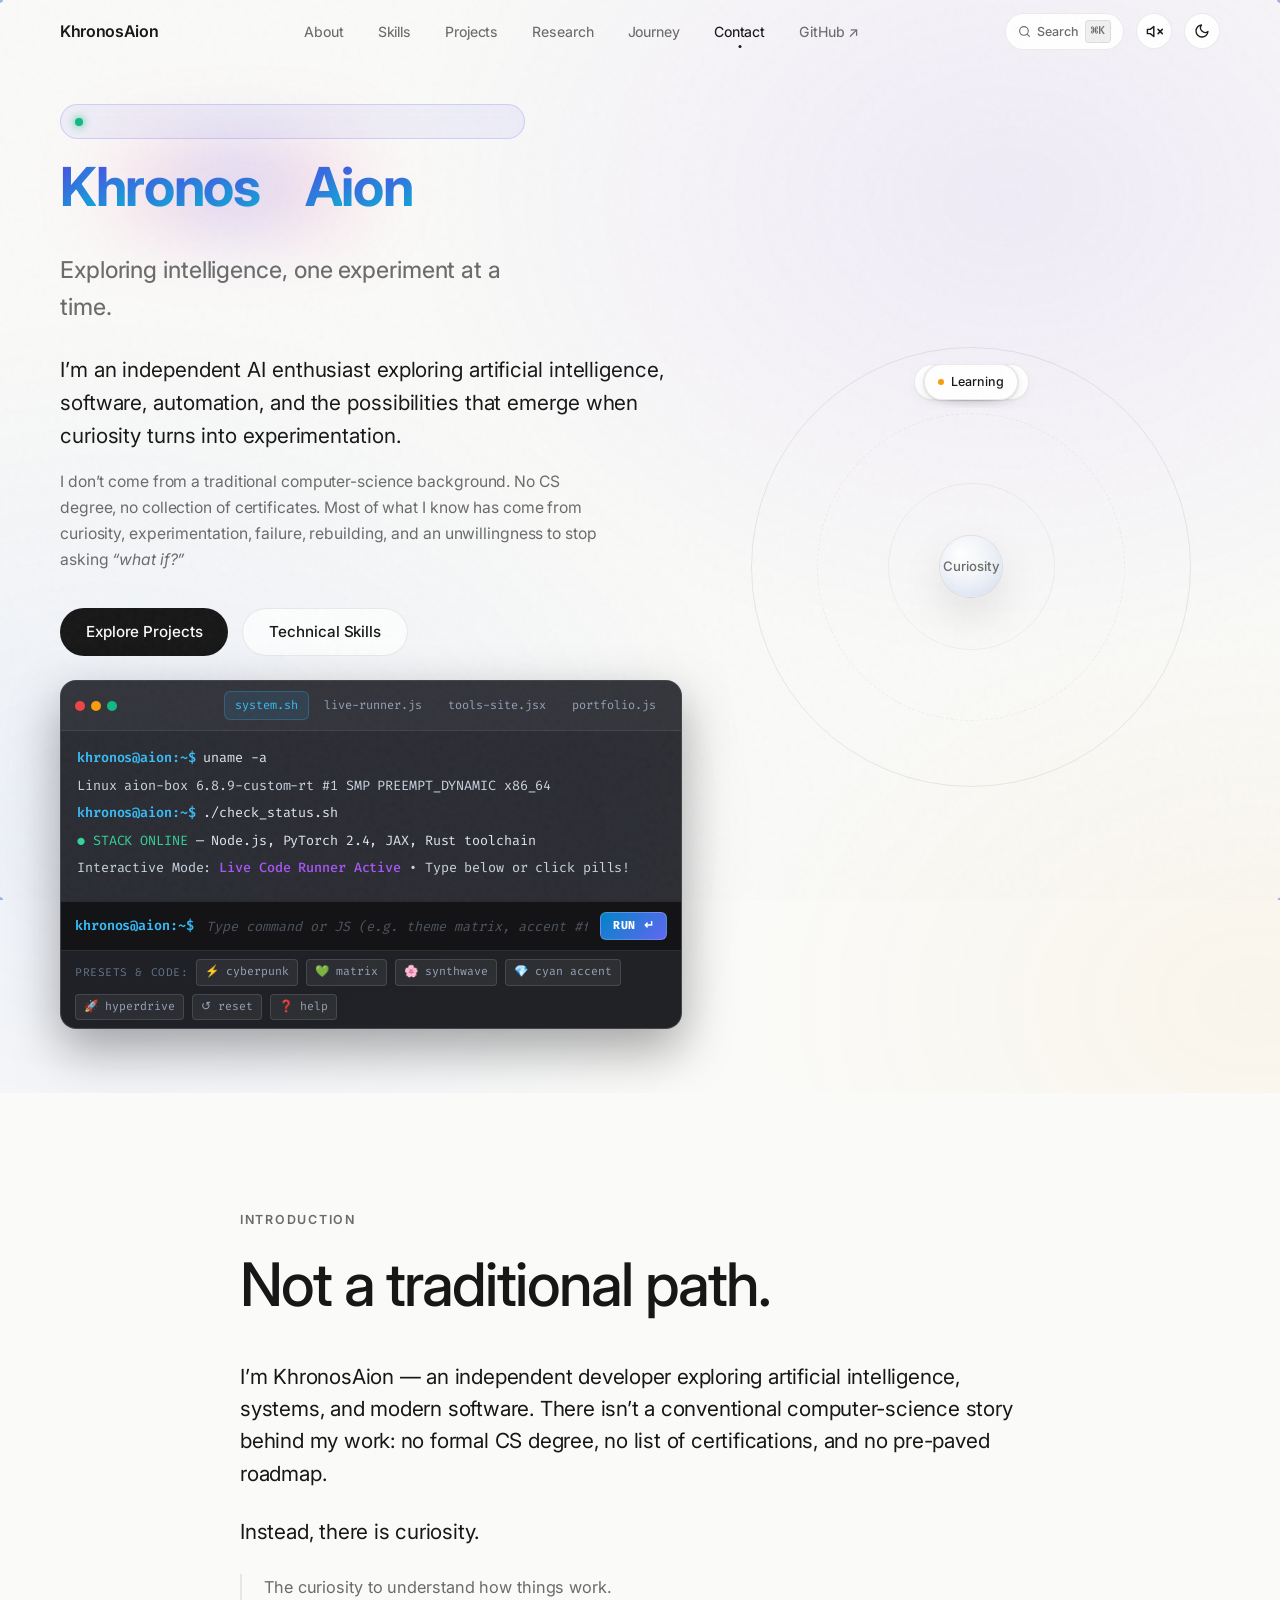
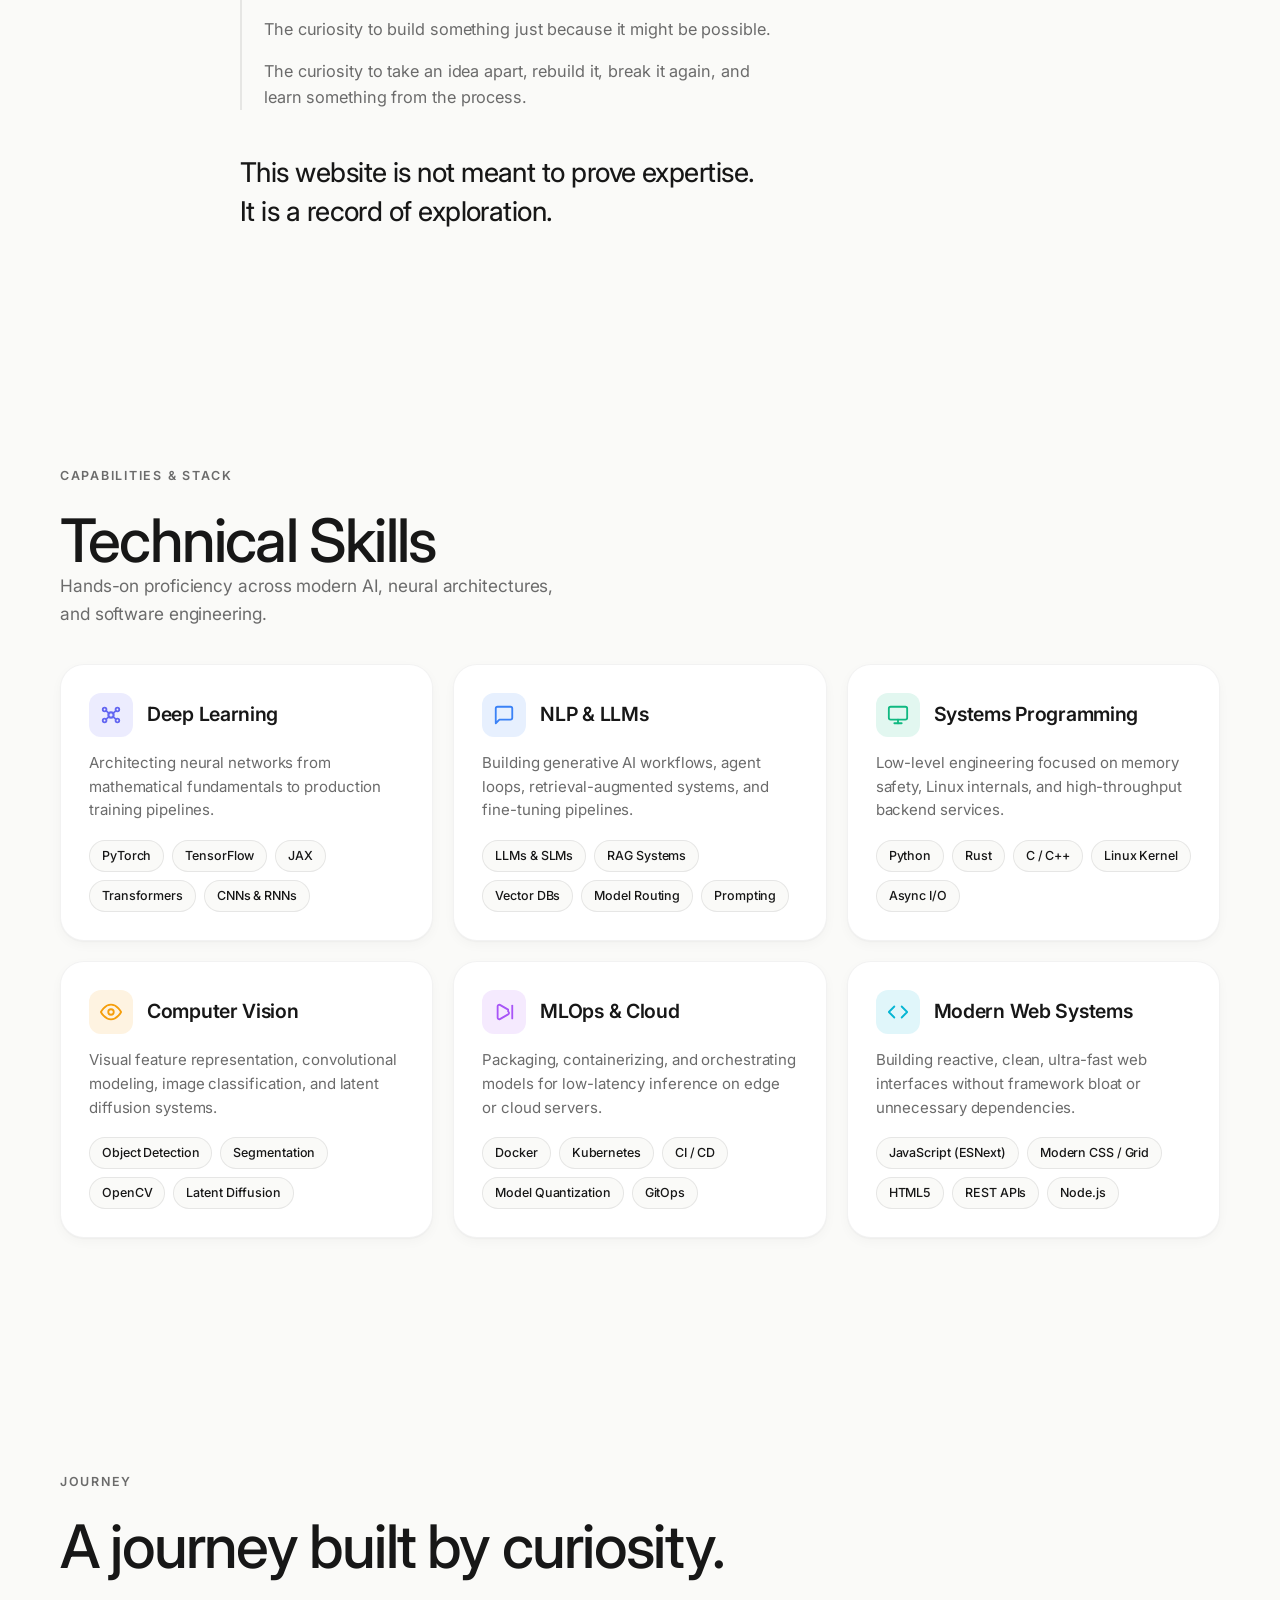
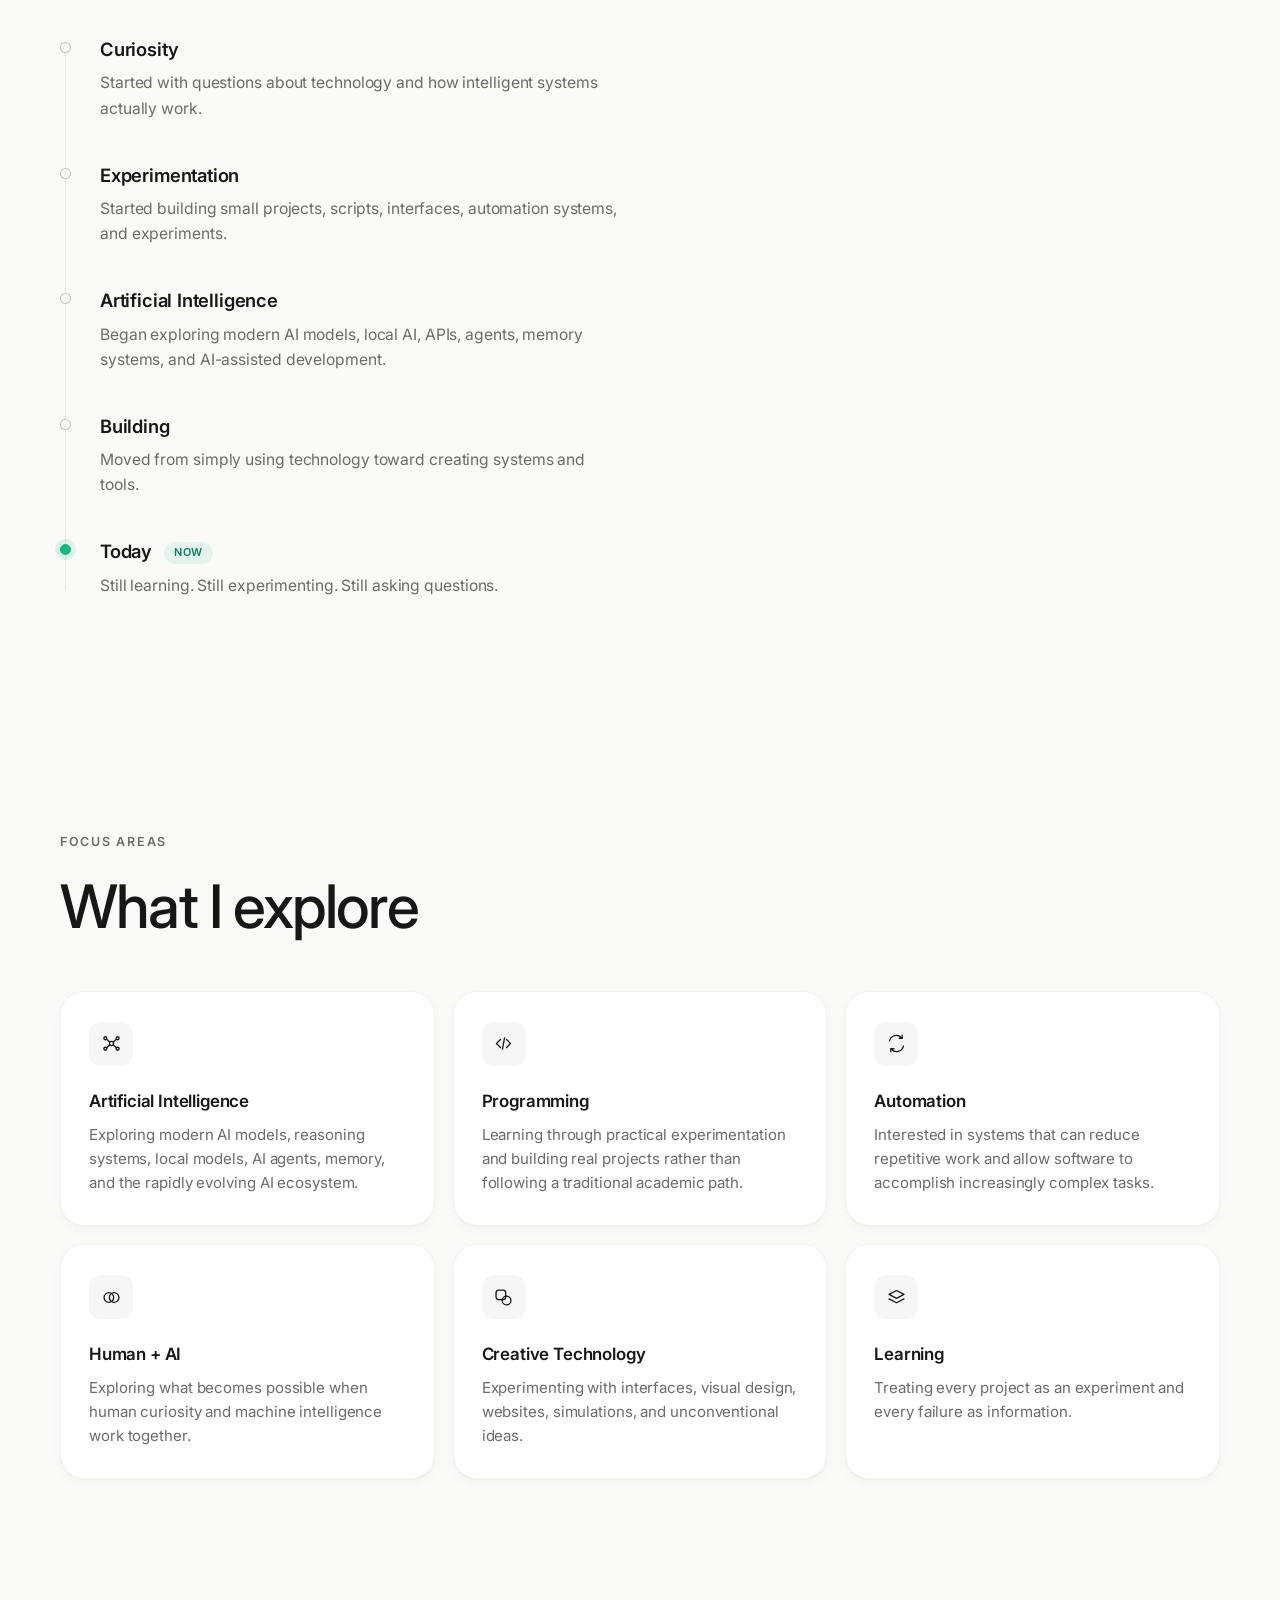
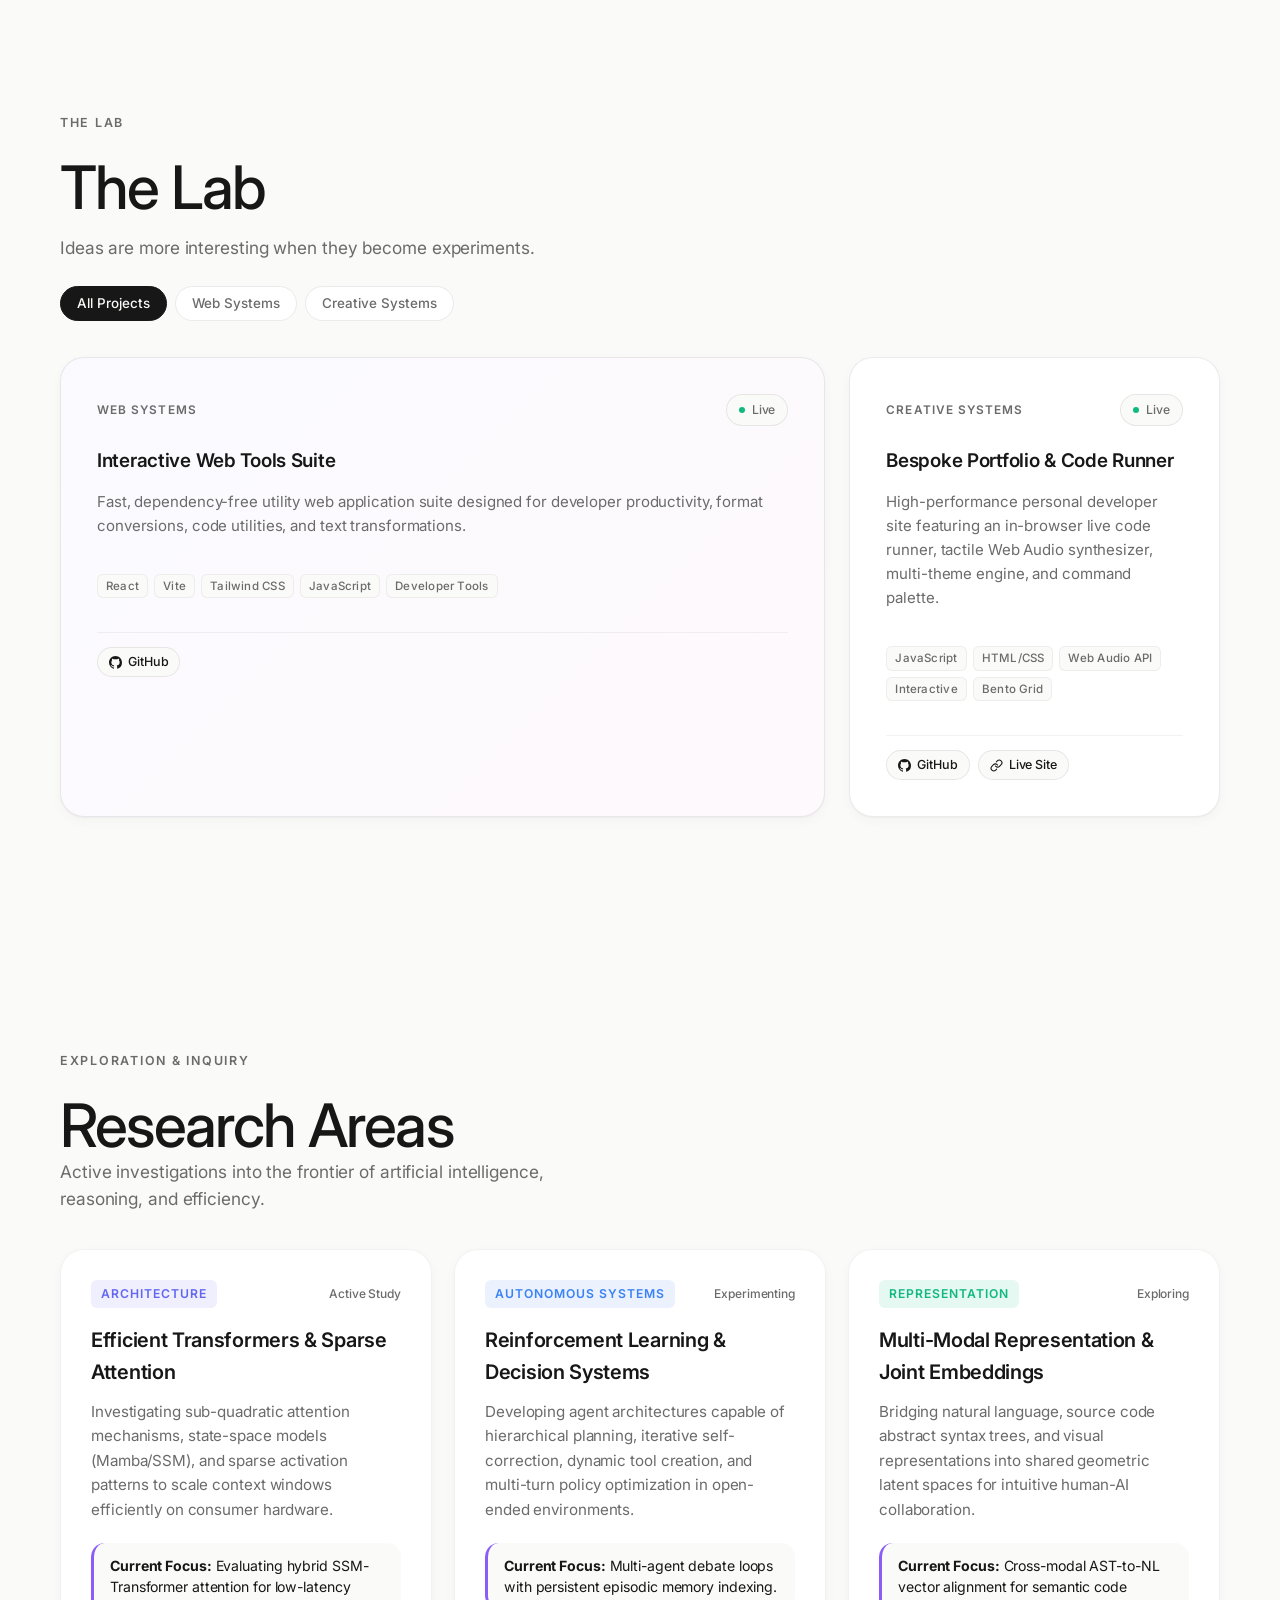
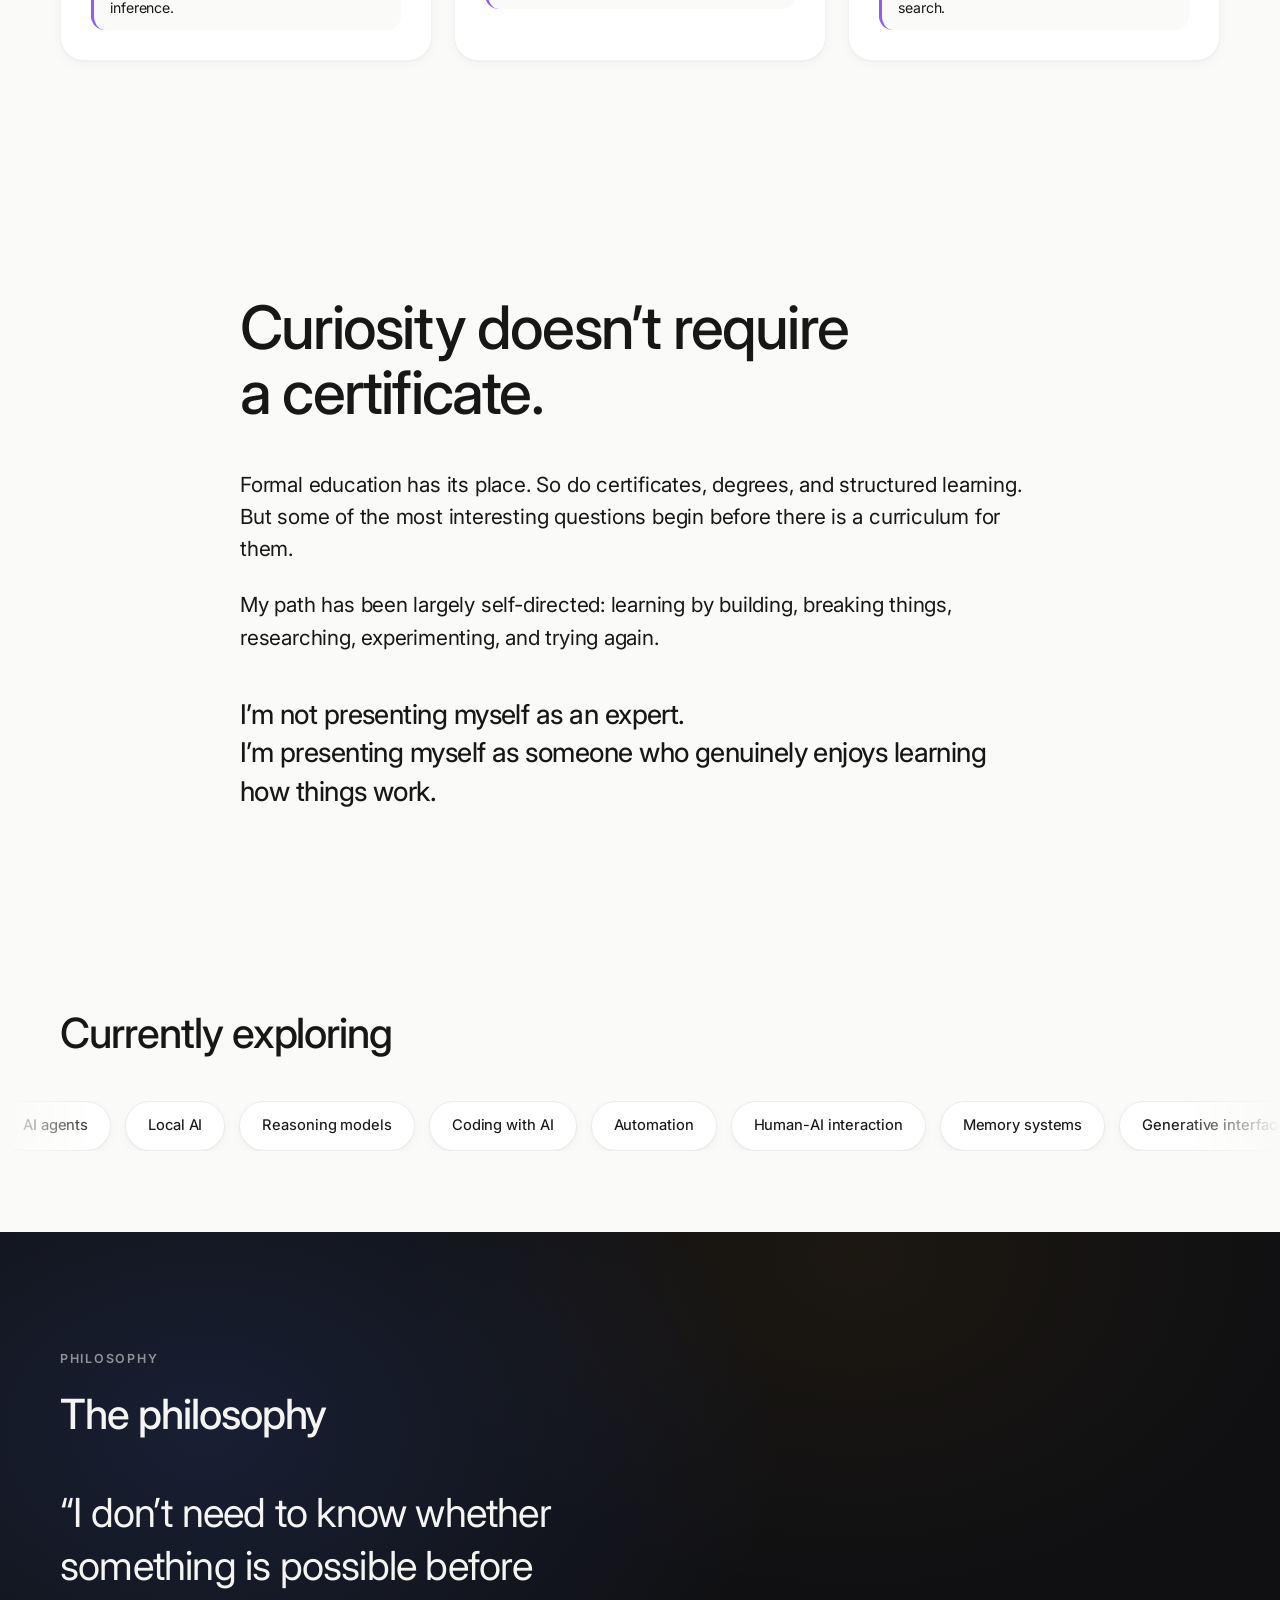
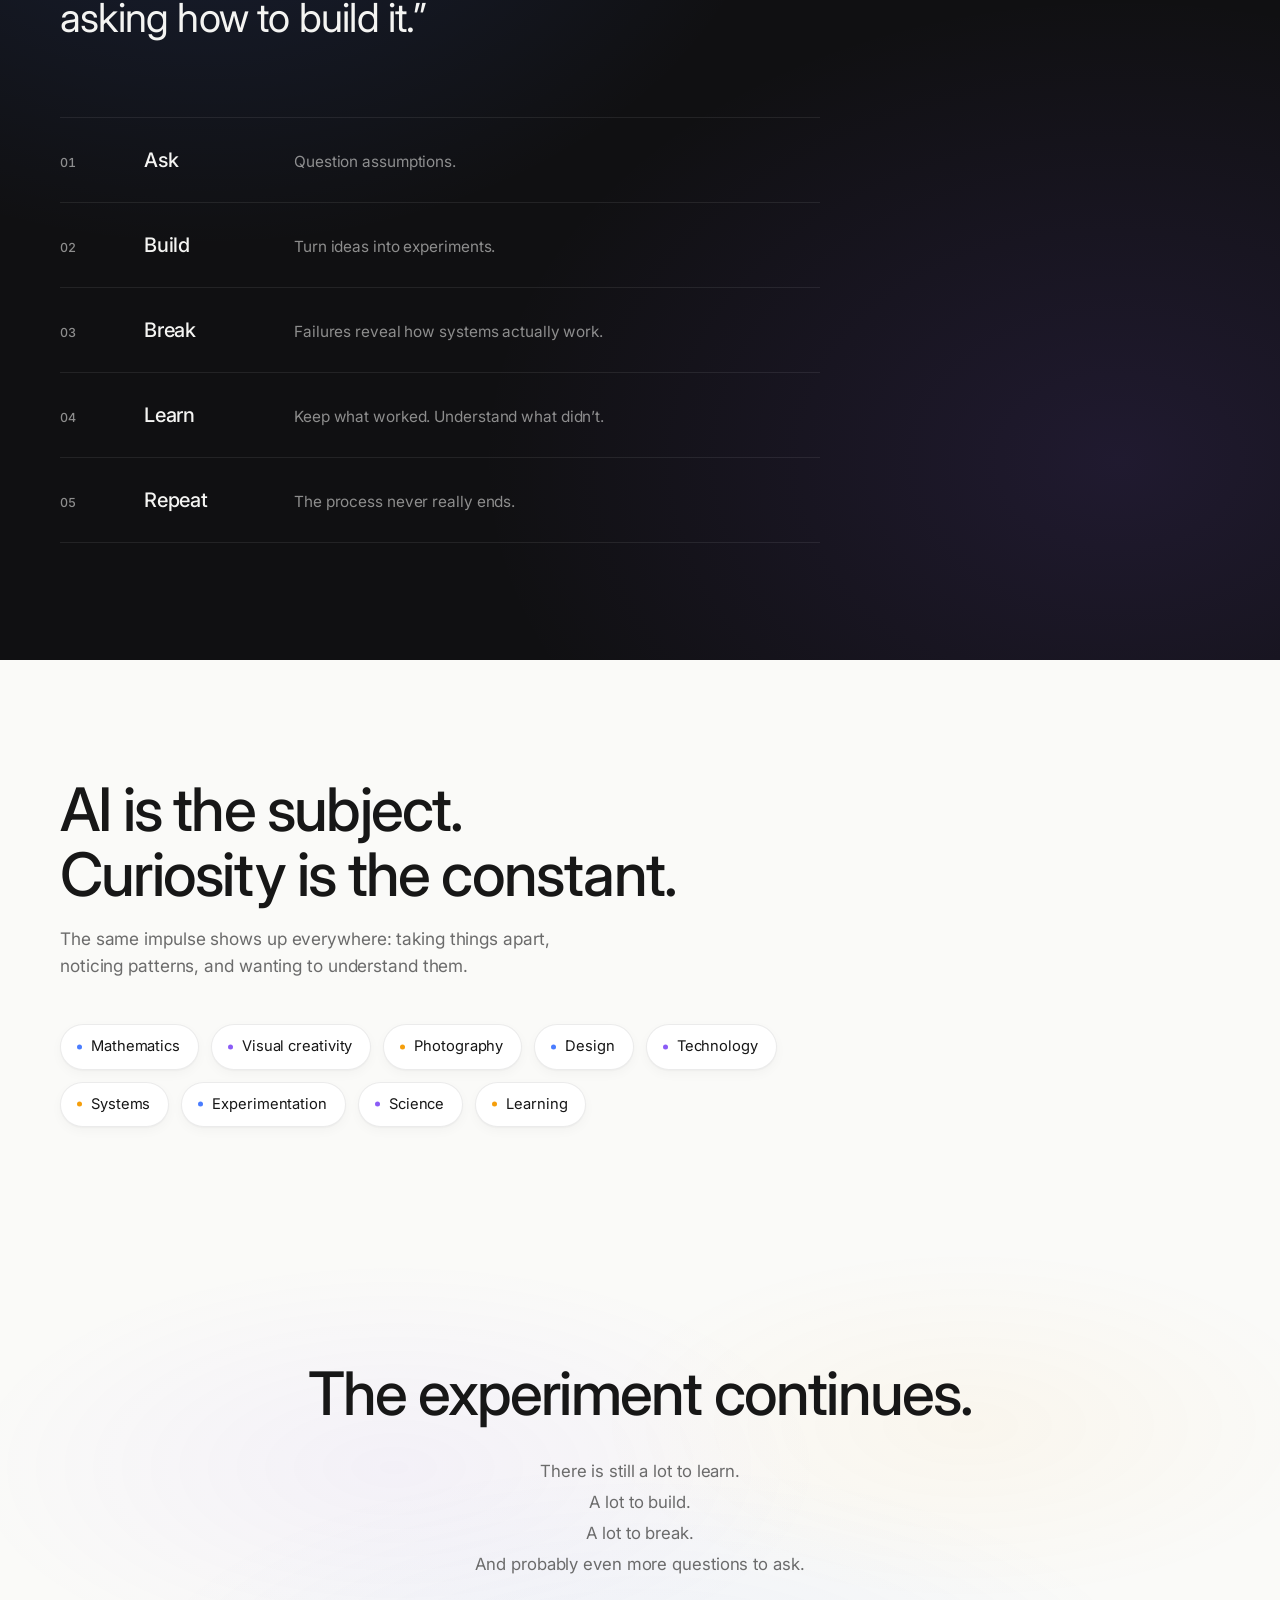
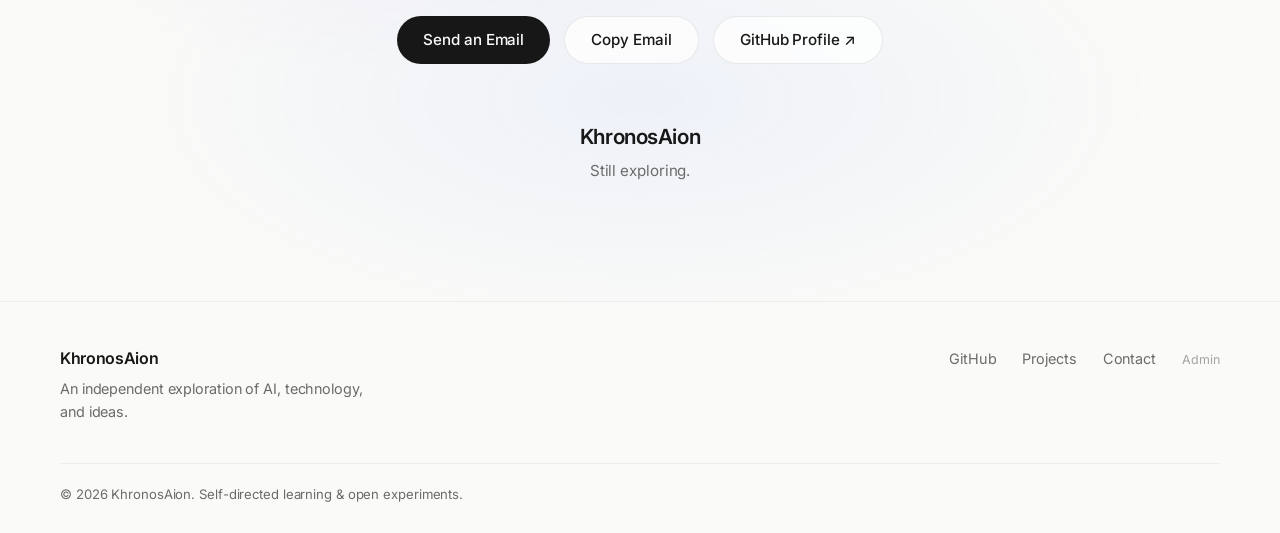
==== commit b12120cb: "Fix hero brand title: ensure 'Khronos Aion' fits seamlessly in title case without breaking across wo" ====
--- a/index.html
+++ b/index.html
@@ -138,7 +138,7 @@
                         <span id="hero-status-text">Active Exploration: Autonomous AI &amp; Reasoning Systems</span>
                     </div>
 
-                    <h1 class="hero-title hero-brand" id="hero-title">Khronos Aion</h1>
+                    <h1 class="hero-title hero-brand" id="hero-title"><span class="brand-word">Khronos</span> <span class="brand-word">Aion</span></h1>
                     <p class="hero-subtitle">Exploring intelligence, one experiment at a time.</p>
 
                     <p class="hero-lede">
--- a/style.css
+++ b/style.css
@@ -52,7 +52,7 @@
     --nav-height: 64px;
 
     /* Type scale (fluid, mobile-first) */
-    --fs-display: clamp(3rem, 11vw, 8.5rem);      /* hero */
+    --fs-display: clamp(2.4rem, 4.2vw, 3.85rem);  /* hero */
     --fs-h2: clamp(2rem, 5.4vw, 3.75rem);          /* section display */
     --fs-h2-sm: clamp(1.65rem, 4vw, 2.6rem);       /* quieter sections */
     --fs-lede: clamp(1.05rem, 1.9vw, 1.3rem);
@@ -522,7 +522,7 @@
 
 @media (min-width: 1024px) {
     .hero-layout {
-        grid-template-columns: minmax(0, 1.15fr) minmax(0, 1fr);
+        grid-template-columns: minmax(0, 1.25fr) minmax(0, 1fr);
         gap: 40px;
     }
 }
@@ -2199,17 +2199,42 @@
 
 /* Kinetic Hero Brand & Interactive Typography */
 .hero-brand {
-    font-family: 'Cinzel', serif;
+    font-family: 'Space Grotesk', 'Inter', -apple-system, BlinkMacSystemFont, sans-serif;
     font-size: var(--fs-display);
-    font-weight: 800;
-    line-height: 1.05;
-    letter-spacing: 0.02em;
+    font-weight: 700;
+    line-height: 1.1;
+    letter-spacing: -0.025em;
+    text-transform: none;
     display: inline-flex;
-    flex-wrap: wrap;
+    flex-wrap: nowrap;
+    align-items: baseline;
+    column-gap: 0.28em;
     position: relative;
     cursor: default;
     user-select: none;
-    margin-bottom: 12px;
+    margin-bottom: 14px;
+    max-width: 100%;
+    white-space: nowrap;
+}
+
+@media (max-width: 520px) {
+    .hero-brand {
+        flex-wrap: wrap;
+        white-space: normal;
+        row-gap: 6px;
+    }
+}
+
+.brand-word {
+    display: inline-flex;
+    align-items: baseline;
+    white-space: nowrap;
+    flex-shrink: 0;
+}
+
+.brand-space {
+    display: inline-block;
+    width: 0.28em;
 }
 
 .hero-brand-aura {
@@ -2234,6 +2259,7 @@
     background-size: 300% 300%;
     -webkit-background-clip: text;
     -webkit-text-fill-color: transparent;
+    text-transform: none;
     transition: transform 350ms cubic-bezier(0.34, 1.56, 0.64, 1), filter 350ms ease;
     animation: gradientShift 8s ease infinite alternate;
     will-change: transform;
@@ -2244,7 +2270,7 @@
     background-size: 300% 300%;
     -webkit-background-clip: text;
     -webkit-text-fill-color: transparent;
-    text-shadow: 0 0 25px rgba(56, 189, 248, 0.35);
+    filter: drop-shadow(0 0 16px rgba(56, 189, 248, 0.35));
 }
 
 @keyframes gradientShift {
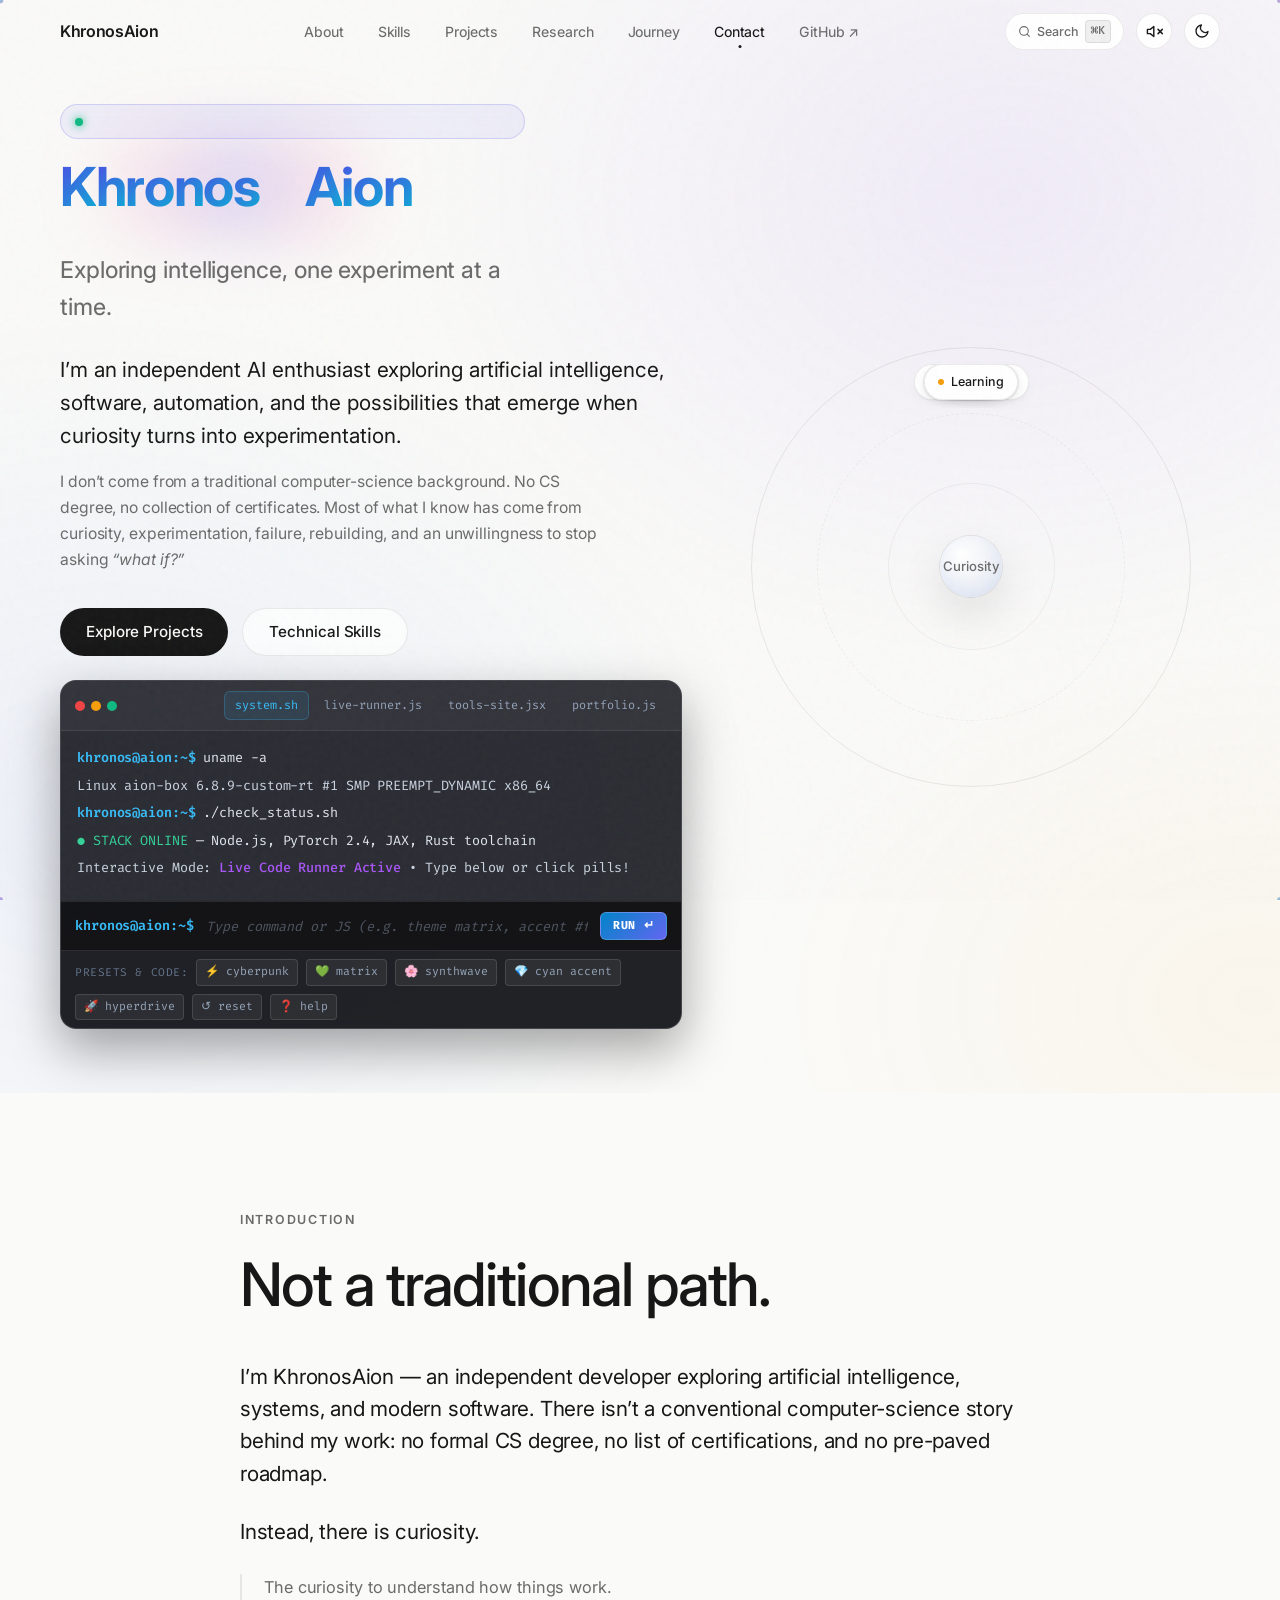
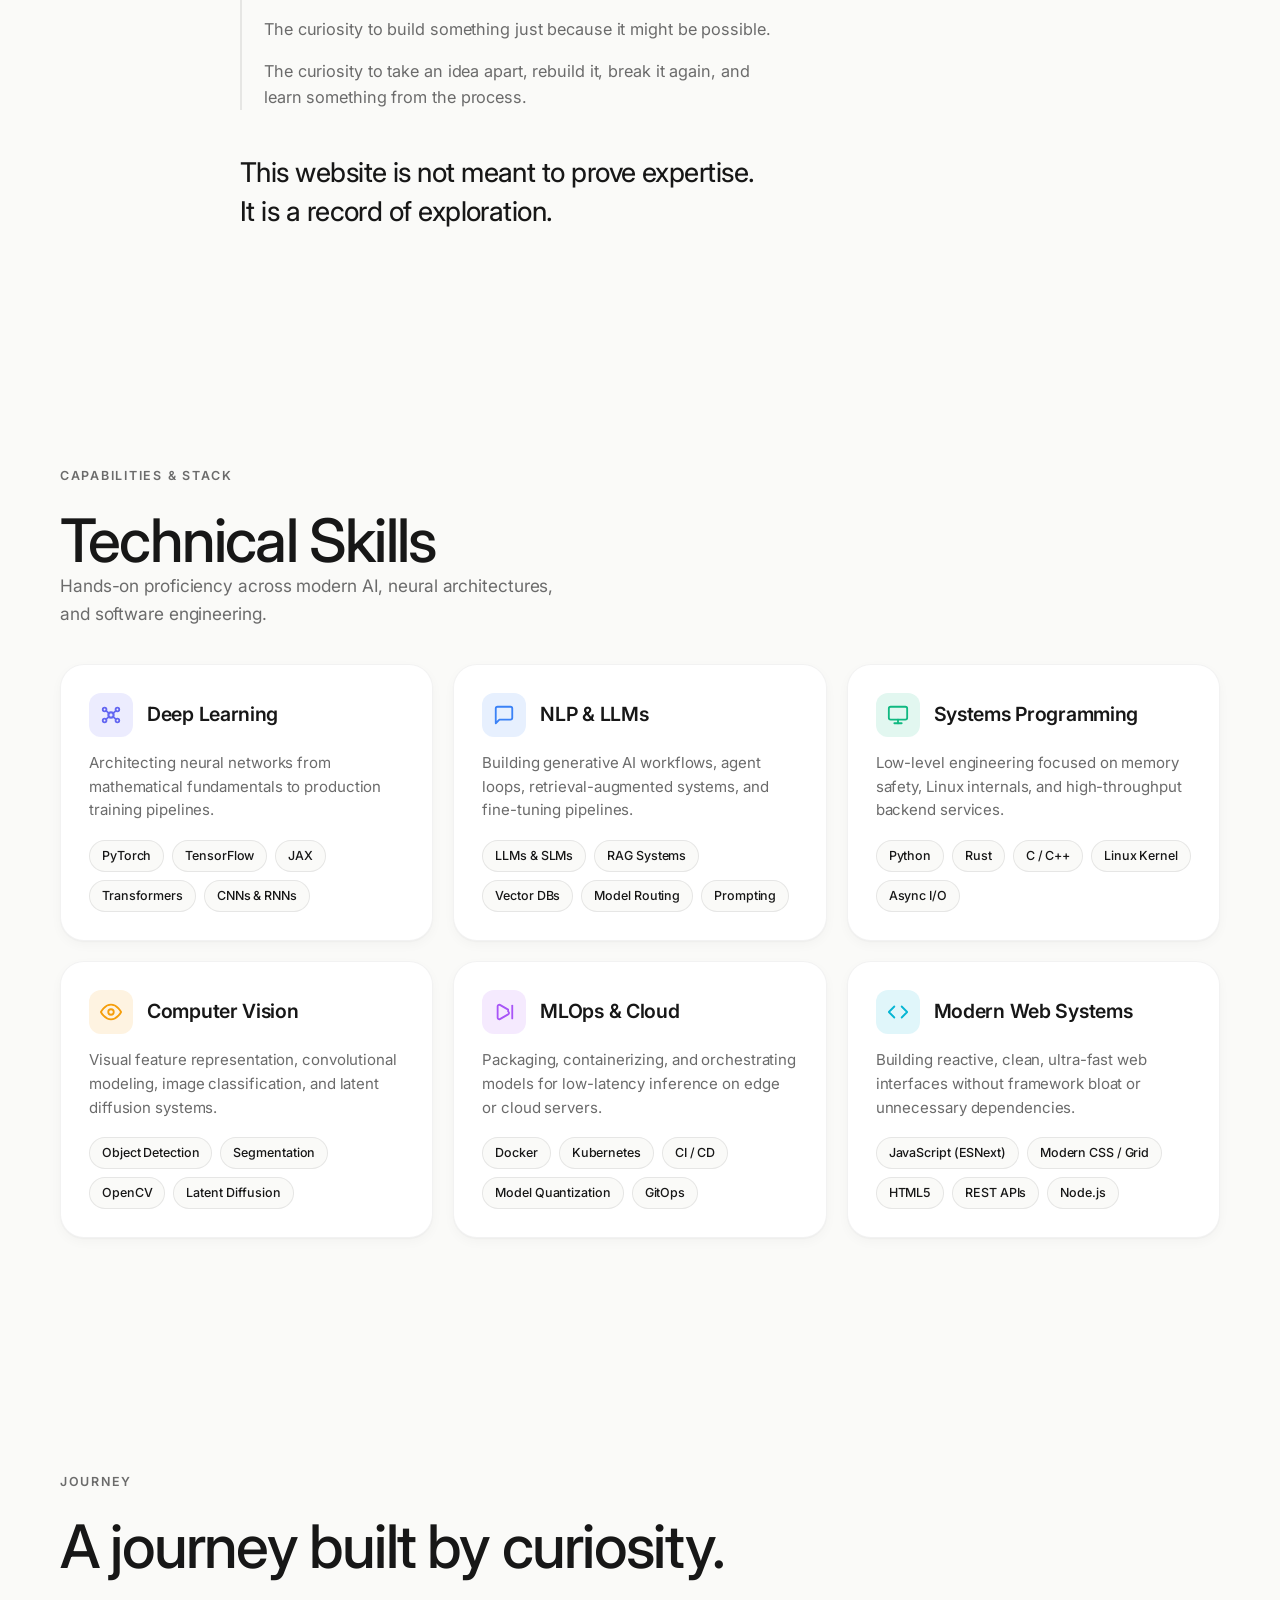
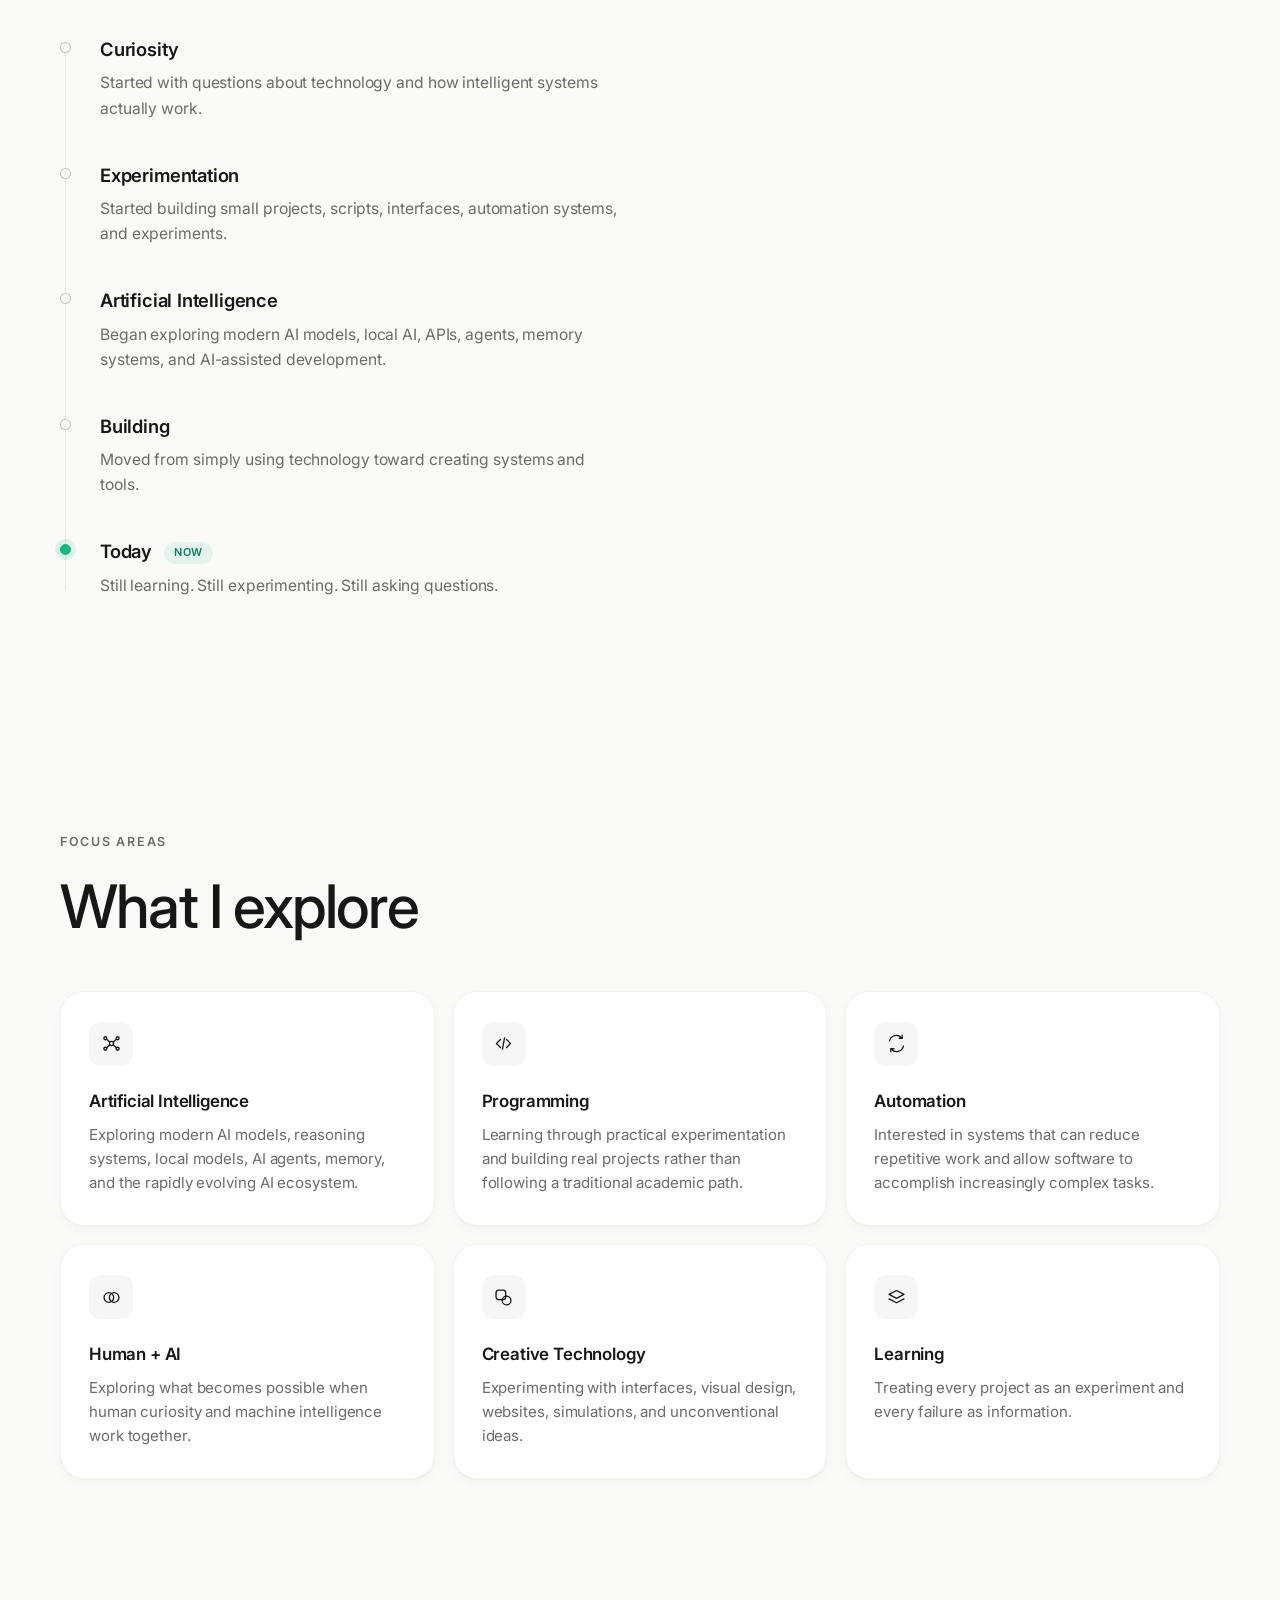
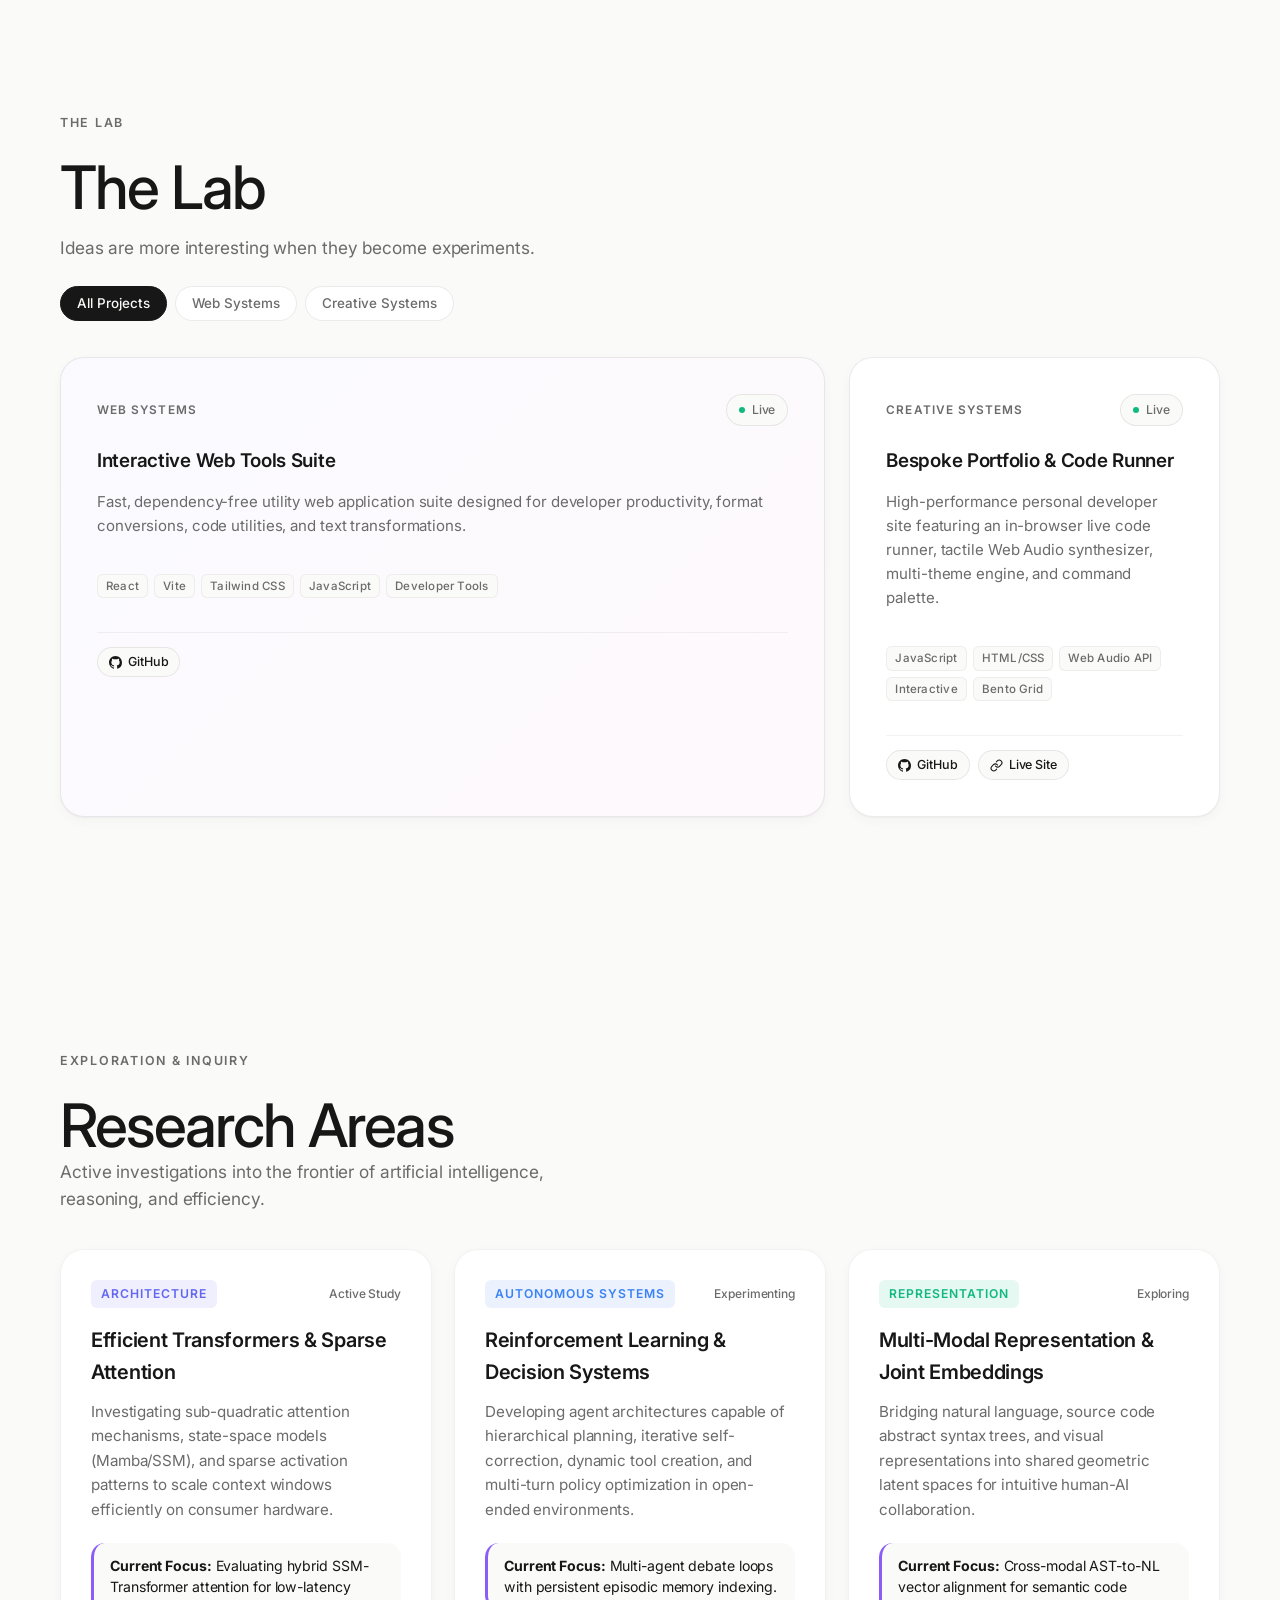
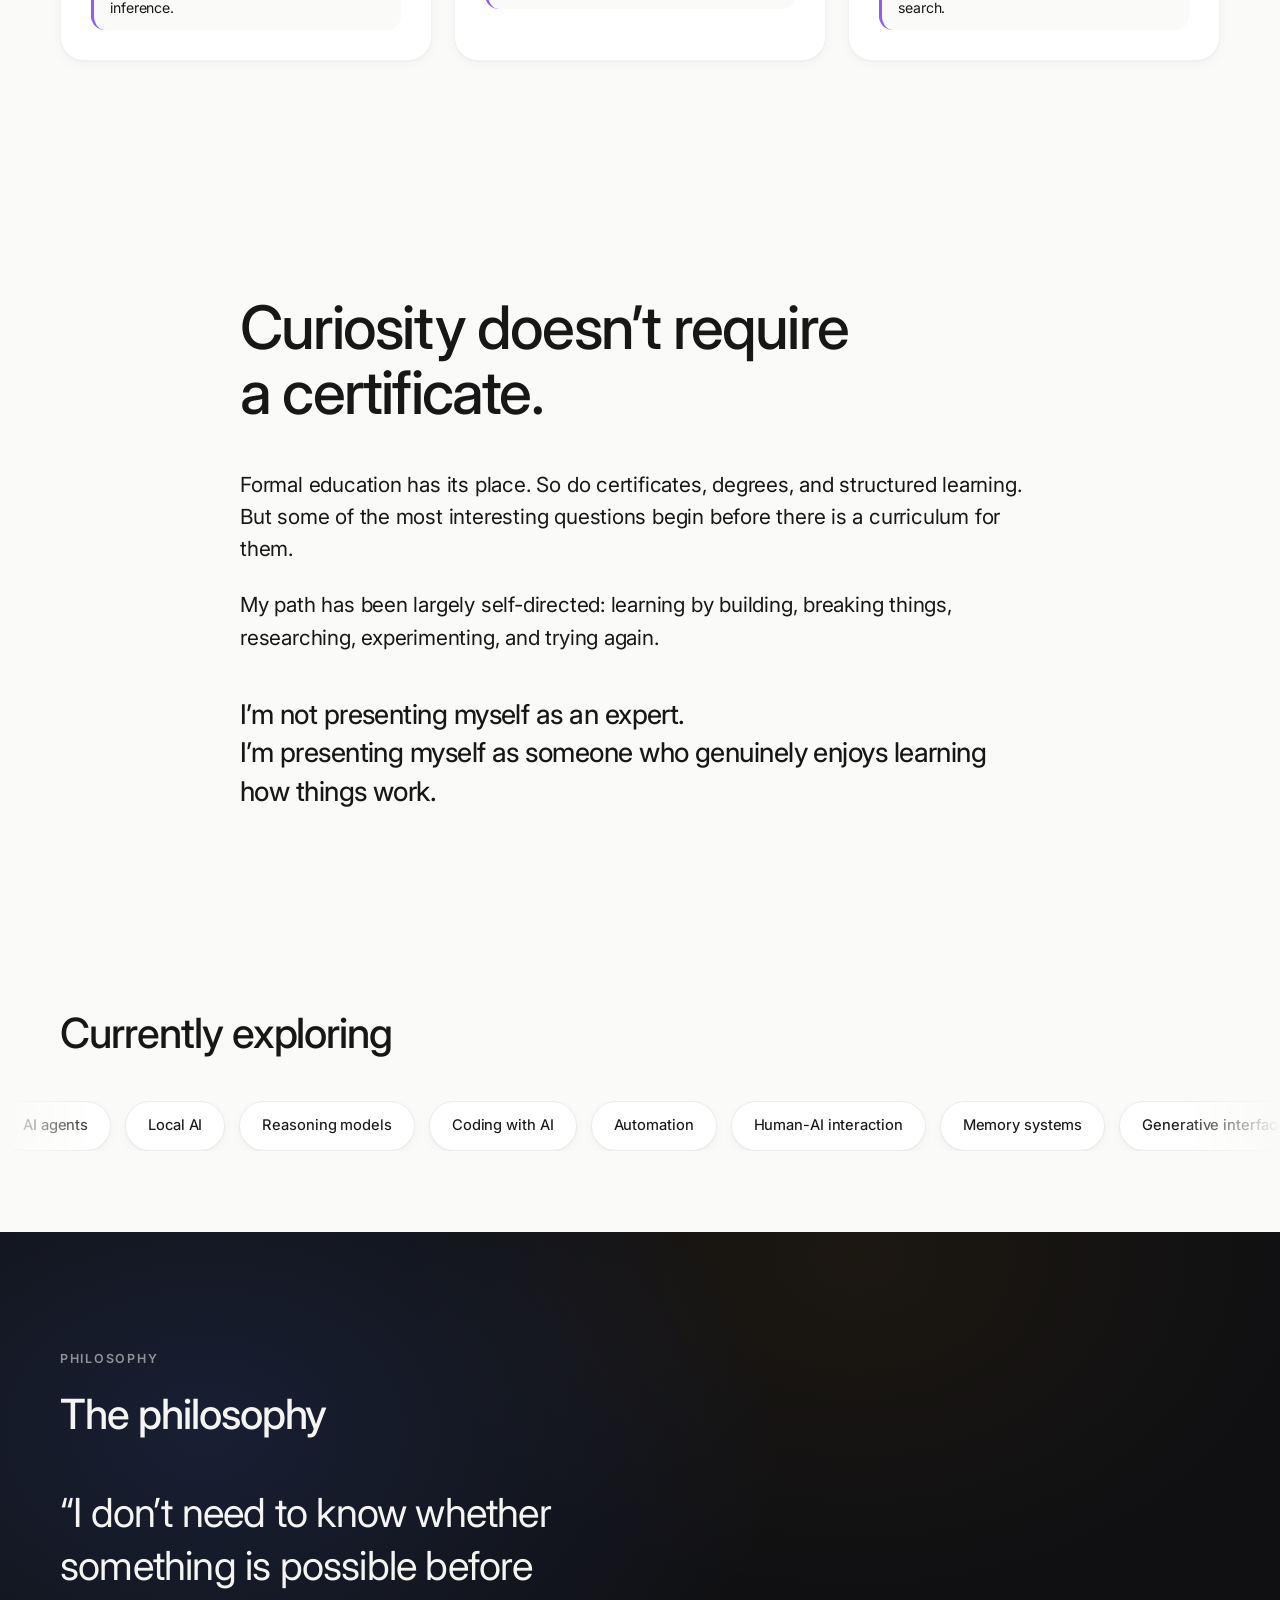
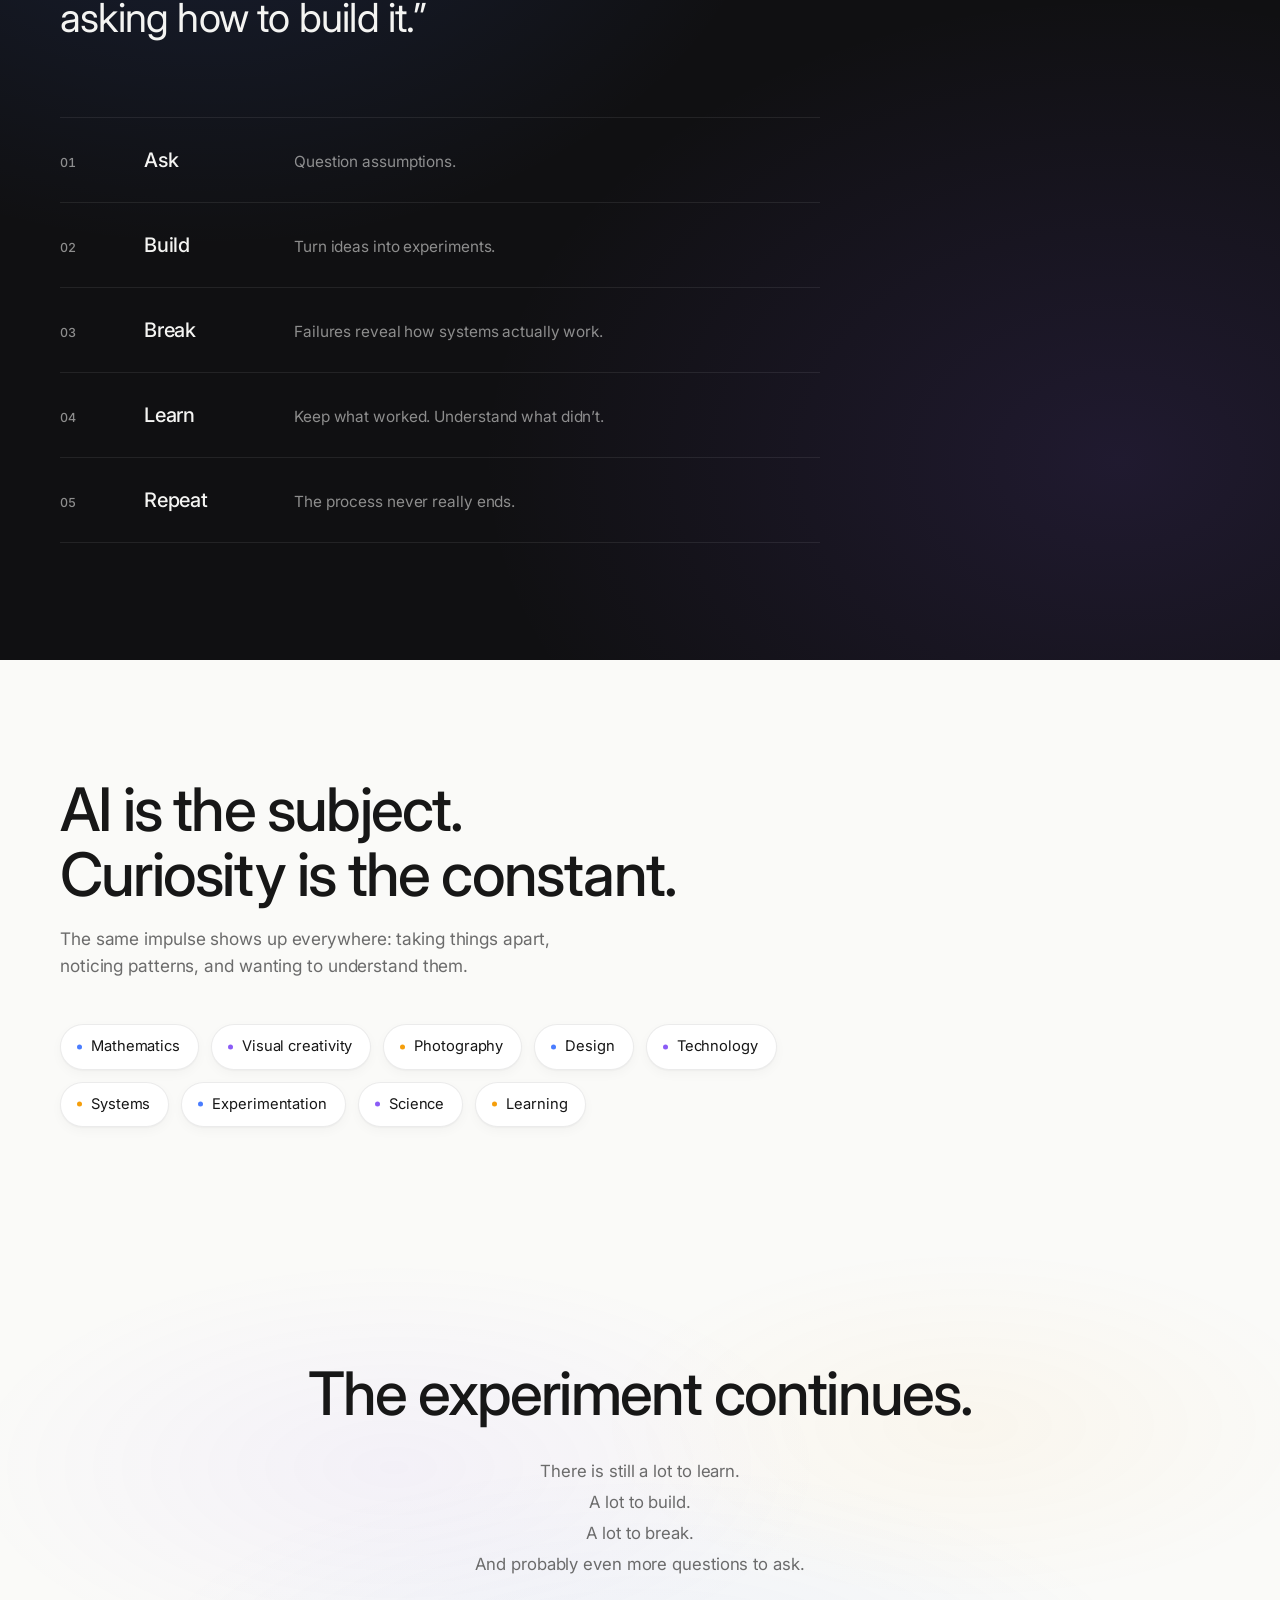
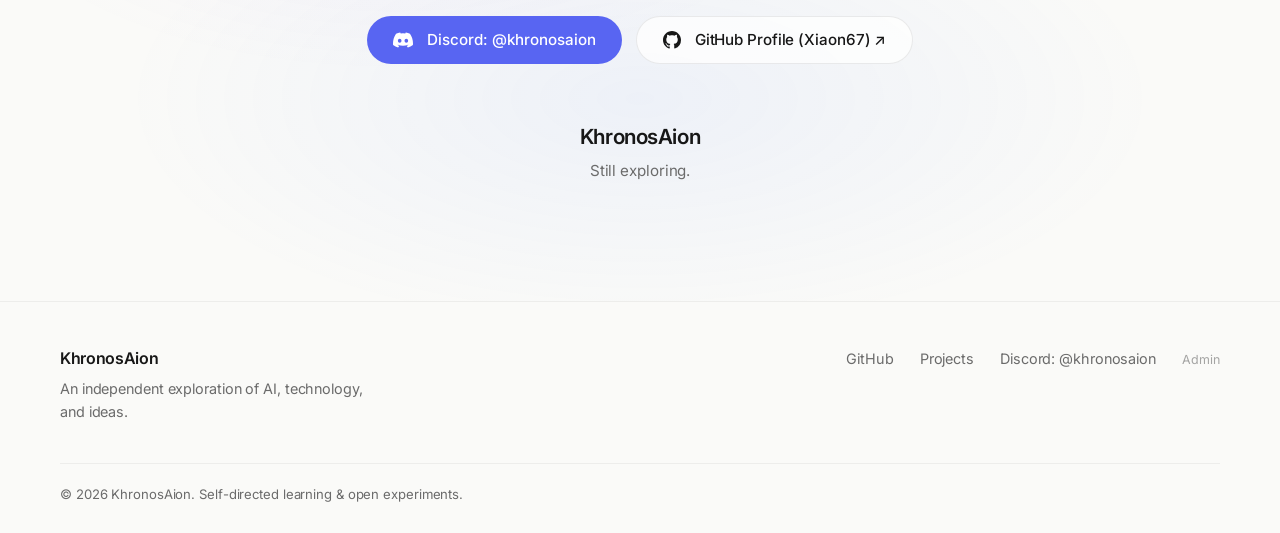
==== commit 002b7c07: "Update contact section: add Discord (@khronosaion), remove placeholder emails, and link verified Git" ====
--- a/index.html
+++ b/index.html
@@ -687,14 +687,17 @@
                 </p>
 
                 <div class="cta-actions" data-reveal>
-                    <a class="btn btn-primary" href="mailto:khronosaion@gmail.com">
-                        <span>Send an Email</span>
-                    </a>
-                    <button type="button" class="btn btn-secondary" id="copy-email-btn" data-email="khronosaion@gmail.com" title="Copy email address">
-                        <span>Copy Email</span>
+                    <button type="button" class="btn btn-primary btn-discord" id="copy-discord-btn" data-discord="@khronosaion" title="Click to copy Discord handle @khronosaion">
+                        <svg width="20" height="20" viewBox="0 0 24 24" fill="currentColor" aria-hidden="true" style="margin-right:6px;">
+                            <path d="M20.317 4.37a19.791 19.791 0 0 0-4.885-1.515.074.074 0 0 0-.079.037c-.21.375-.444.864-.608 1.25a18.27 18.27 0 0 0-5.487 0 12.64 12.64 0 0 0-.617-1.25.077.077 0 0 0-.079-.037A19.736 19.736 0 0 0 3.677 4.37a.07.07 0 0 0-.032.027C.533 9.046-.32 13.58.099 18.057a.082.082 0 0 0 .031.057 19.9 19.9 0 0 0 5.993 3.03.078.078 0 0 0 .084-.028c.462-.63.874-1.295 1.226-1.994.021-.041.001-.09-.041-.106a13.107 13.107 0 0 1-1.872-.892.077.077 0 0 1-.008-.128 10.2 10.2 0 0 0 .372-.292.074.074 0 0 1 .077-.01c3.929 1.793 8.18 1.793 12.061 0a.074.074 0 0 1 .078.01c.12.098.246.198.373.292a.077.077 0 0 1-.006.127 12.299 12.299 0 0 1-1.873.893.077.077 0 0 0-.041.107c.36.698.772 1.362 1.225 1.993a.076.076 0 0 0 .084.028 19.839 19.839 0 0 0 6.002-3.03.077.077 0 0 0 .032-.054c.5-5.177-.838-9.674-3.549-13.66a.061.061 0 0 0-.031-.028zM8.02 15.33c-1.183 0-2.157-1.085-2.157-2.419 0-1.333.956-2.419 2.157-2.419 1.21 0 2.176 1.096 2.157 2.42 0 1.333-.956 2.418-2.157 2.418zm7.975 0c-1.183 0-2.157-1.085-2.157-2.419 0-1.333.955-2.419 2.157-2.419 1.21 0 2.176 1.096 2.157 2.42 0 1.333-.946 2.418-2.157 2.418z"/>
+                        </svg>
+                        <span id="discord-btn-text">Discord: @khronosaion</span>
                     </button>
                     <a class="btn btn-secondary" href="https://github.com/Xiaon67" target="_blank" rel="noopener noreferrer">
-                        <span>GitHub Profile ↗</span>
+                        <svg width="18" height="18" viewBox="0 0 24 24" fill="currentColor" aria-hidden="true" style="margin-right:6px;">
+                            <path d="M12 0C5.37 0 0 5.37 0 12c0 5.31 3.435 9.795 8.205 11.385.6.105.825-.255.825-.57 0-.285-.015-1.23-.015-2.235-3.015.555-3.795-.735-4.035-1.41-.135-.345-.72-1.41-1.23-1.695-.42-.225-1.02-.78-.015-.795.945-.015 1.62.87 1.845 1.23 1.08 1.815 2.805 1.305 3.495.99.105-.78.42-1.305.765-1.605-2.67-.3-5.46-1.335-5.46-5.925 0-1.305.465-2.385 1.23-3.225-.12-.3-.54-1.53.12-3.18 0 0 1.005-.315 3.3 1.23.96-.27 1.98-.405 3-.405s2.04.135 3 .405c2.295-1.56 3.3-1.23 3.3-1.23.66 1.65.24 2.88.12 3.18.765.84 1.23 1.905 1.23 3.225 0 4.605-2.805 5.625-5.475 5.925.435.375.81 1.095.81 2.22 0 1.605-.015 2.895-.015 3.3 0 .315.225.69.825.57A12.02 12.02 0 0 0 24 12c0-6.63-5.37-12-12-12z"/>
+                        </svg>
+                        <span>GitHub Profile (Xiaon67) ↗</span>
                     </a>
                 </div>
 
@@ -717,7 +720,7 @@
             <ul class="footer-links">
                 <li><a href="https://github.com/Xiaon67" target="_blank" rel="noopener noreferrer">GitHub</a></li>
                 <li><a href="#lab">Projects</a></li>
-                <li><a href="#contact">Contact</a></li>
+                <li><a href="#contact">Discord: @khronosaion</a></li>
                 <li><button type="button" class="footer-admin-link" id="footer-admin-link" title="Admin management (Ctrl+Shift+A)">Admin</button></li>
             </ul>
         </div>
--- a/style.css
+++ b/style.css
@@ -2989,3 +2989,16 @@
     background: rgba(99, 102, 241, 0.35);
     color: var(--foreground);
 }
+
+.btn-discord {
+    background: #5865f2;
+    border-color: #5865f2;
+    color: #ffffff !important;
+}
+
+.btn-discord:hover {
+    background: #4752c4;
+    border-color: #4752c4;
+    transform: translateY(-2px);
+    box-shadow: 0 4px 18px rgba(88, 101, 242, 0.45);
+}
